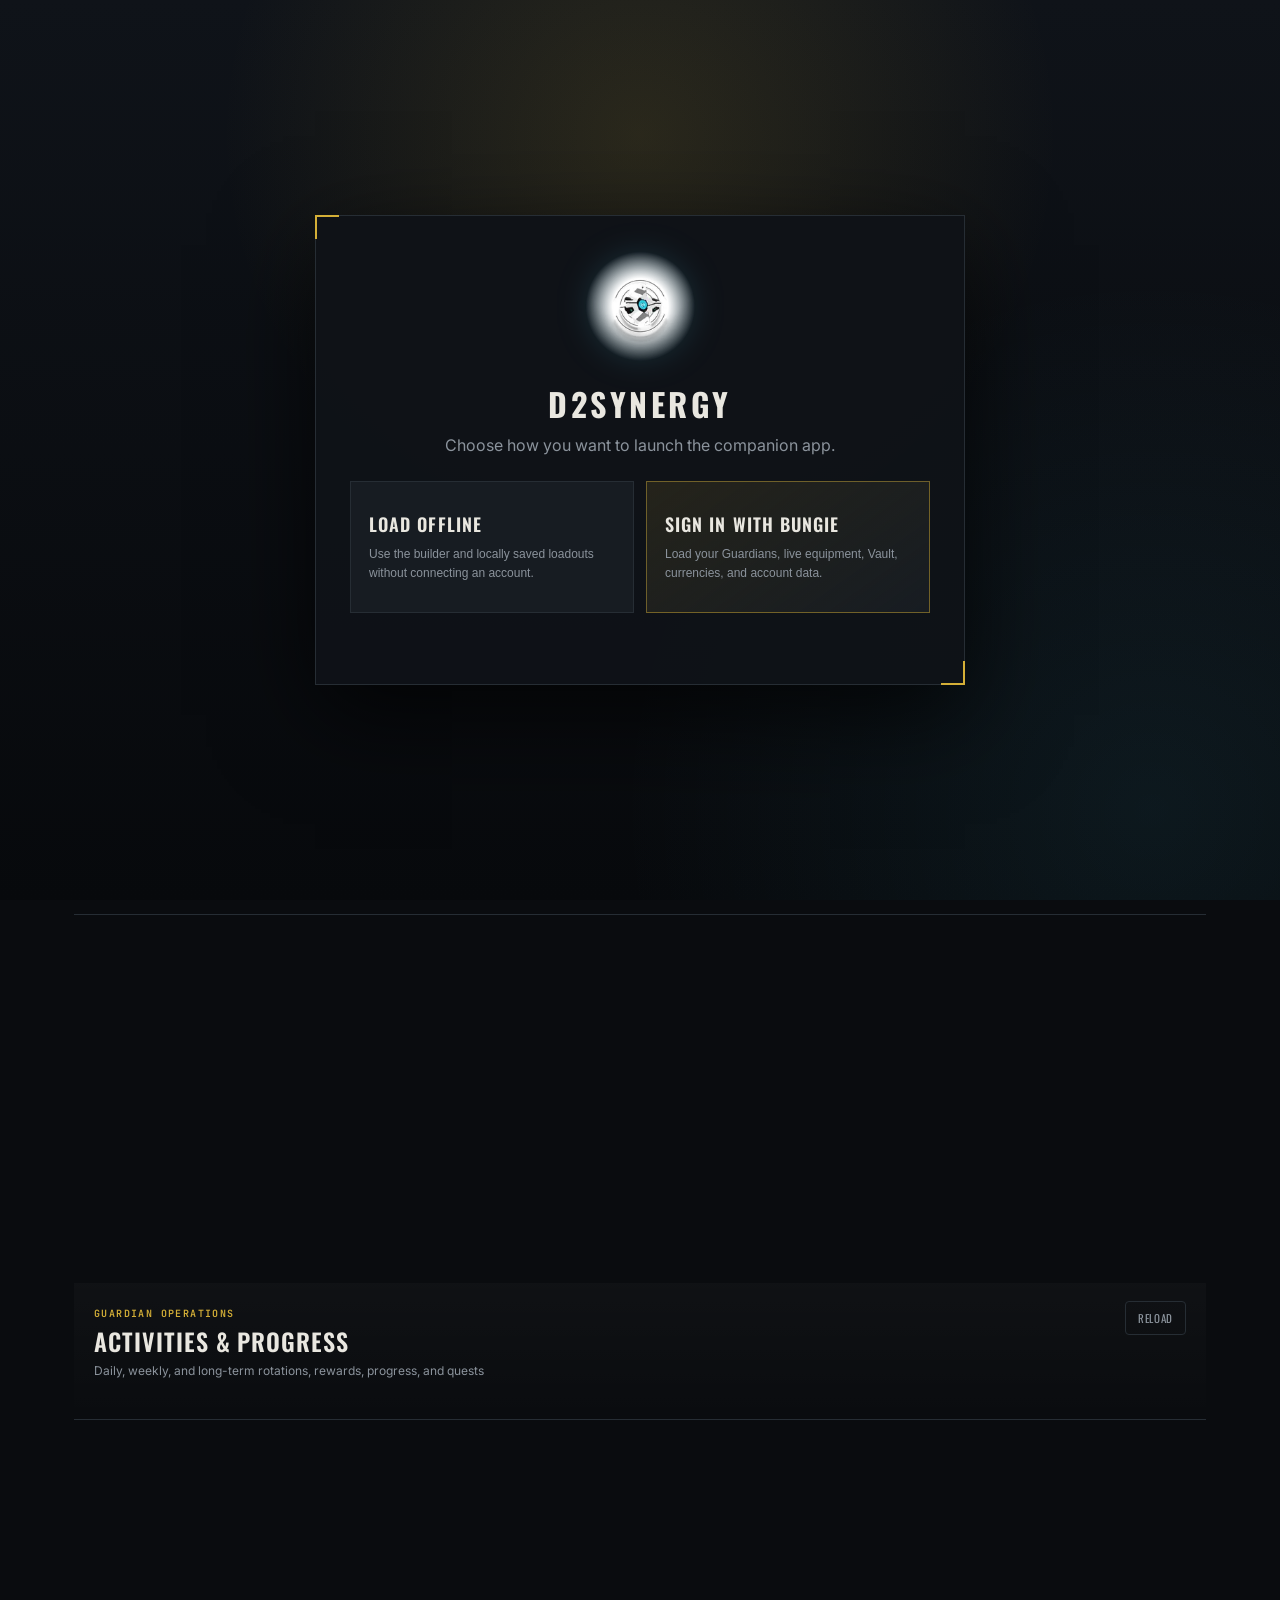
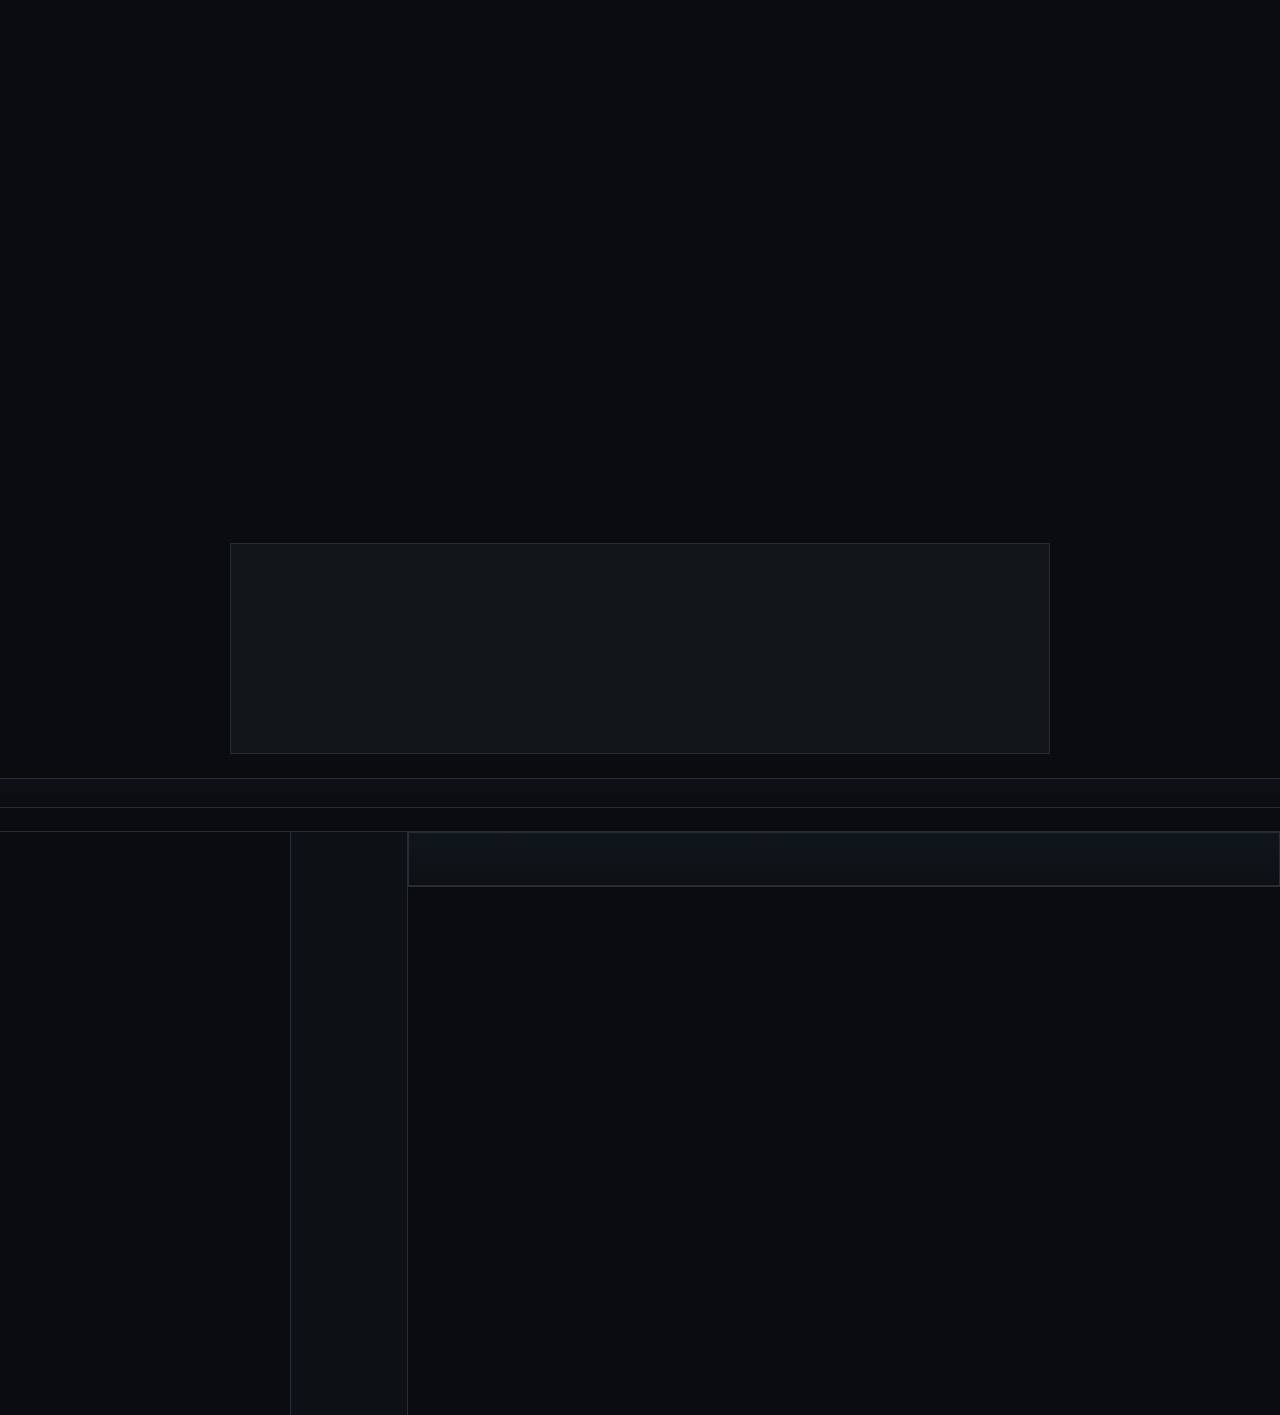
==== index.html @ 1e6c0406 "Add files via upload" ====
<!DOCTYPE html>
<html lang="en">
<head>
<meta charset="UTF-8">
<title>D2Synergy</title>
<meta name="viewport" content="width=device-width, initial-scale=1.0">
<meta name="theme-color" content="#0a0c0f">
<meta name="application-name" content="D2Synergy">
<meta name="apple-mobile-web-app-capable" content="yes">
<meta name="apple-mobile-web-app-status-bar-style" content="black-translucent">
<meta name="apple-mobile-web-app-title" content="D2Synergy">
<link rel="manifest" href="manifest.webmanifest?v=19.0.4">
<link rel="apple-touch-icon" href="icons/apple-touch-icon.png?v=9">
<link rel="icon" type="image/png" sizes="192x192" href="icons/icon-192.png?v=9">
<link rel="preconnect" href="https://fonts.googleapis.com">
<link rel="preconnect" href="https://fonts.gstatic.com" crossorigin>
<link rel="preload" as="style" href="https://fonts.googleapis.com/css2?family=Oswald:wght@400;500;600;700&family=Inter:wght@400;500;600&family=JetBrains+Mono:wght@400;600&display=swap" onload="this.onload=null;this.rel='stylesheet'">
<noscript><link rel="stylesheet" href="https://fonts.googleapis.com/css2?family=Oswald:wght@400;500;600;700&family=Inter:wght@400;500;600&family=JetBrains+Mono:wght@400;600&display=swap"></noscript>

<link rel="stylesheet" href="css/base.css?v=20260716-stable-19-0-4">
<link rel="stylesheet" href="css/inventory.css?v=20260716-stable-19-0-4">
<link rel="stylesheet" href="css/activities-vendors.css?v=20260716-stable-19-0-4">
<link rel="stylesheet" href="css/layout.css?v=20260716-stable-19-0-4">
<link rel="stylesheet" href="css/readout.css?v=20260716-stable-19-0-4">
<link rel="stylesheet" href="css/builder-blueprint.css?v=20260716-stable-19-0-4">
</head>
<body class="startupLocked">
<div class="startupGate" id="startupGate" role="dialog" aria-modal="true" aria-labelledby="startupTitle">
  <div class="startupBackdrop"></div>
  <section class="startupCard">
    <div class="startupMark" aria-hidden="true"><img src="assets/brand/ghost-loader.webp" alt=""></div>
    <h1 id="startupTitle">D2Synergy</h1>
    <p class="startupLead">Choose how you want to launch the companion app.</p>
    <div class="startupActions">
      <button class="startupButton offline" id="startupOfflineBtn">
        <span class="startupButtonTitle">Load Offline</span>
        <span class="startupButtonText">Use the builder and locally saved loadouts without connecting an account.</span>
      </button>
      <button class="startupButton bungie" id="startupBungieBtn">
        <span class="startupButtonTitle">Sign in with Bungie</span>
        <span class="startupButtonText">Load your Guardians, live equipment, Vault, currencies, and account data.</span>
      </button>
    </div>
    <div class="startupStatus" id="startupStatus" aria-live="polite"></div>
    <noscript><p class="startupStatus" style="color:var(--danger)">JavaScript is required to start D2Synergy.</p></noscript>
    <button class="startupInstall" id="startupInstallBtn" hidden>Install D2Synergy</button>
  </section>
</div>

<div class="d2GlobalLoader" id="d2GlobalLoader" hidden role="status" aria-live="polite">
  <div class="d2GlobalLoaderCard">
    <img src="assets/brand/ghost-loader.webp" alt="" class="d2LoaderGhost">
    <strong id="d2GlobalLoaderMessage">Loading…</strong>
    <span id="d2GlobalLoaderDetail"></span>
    <div class="d2LoaderProgress" id="d2GlobalLoaderProgress" role="progressbar" aria-valuemin="0" aria-valuemax="100" aria-valuenow="0" hidden>
      <div class="d2LoaderProgressFill" id="d2GlobalLoaderProgressFill"></div>
    </div>
  </div>
</div>

<header class="top">
  <div>
    <h1>D2Synergy</h1>
    <div class="tag">for build/theory crafting and damage %'s</div>
  </div>
  <div style="display:flex; flex-direction:column; gap:8px; align-items:stretch;">
    <button class="reset" id="syncDrawerBtn" title="Bungie Account Sync">&#9776;</button>
    <button class="reset" id="installAppBtn" hidden>Install App</button>
    <button class="reset" id="resetBtn">Reset Build</button>
    <button class="reset" id="globalSyncBtn" title="Sync everything from your real account at once">Sync My Live Build</button>
  </div>
</header>
<nav class="workspaceNav" id="workspaceNav" aria-label="D2Synergy primary navigation">
  <button data-workspace="builder">Builder</button>
  <button data-workspace="inventory">Vault</button>
  <button data-workspace="artifact">Seasonal Artifact</button>
  <button data-workspace="loadouts">Loadouts</button>
  <button data-workspace="operations">Activities &amp; Progress</button>
  <button data-workspace="collections">Collections</button>
</nav>
<main class="workspaceStage" id="workspaceStage">
  <section class="workspacePanel" id="workspace-inventory" data-workspace-panel="inventory" aria-labelledby="workspace-inventory-title">
    <div class="workspaceEmpty"><img src="assets/brand/ghost-loader.webp" alt=""><div><h2 id="workspace-inventory-title">Vault</h2><p>Opening the full Vault and character inventory view…</p><button class="workspaceOpenButton" data-workspace-action="inventory">Open Vault</button></div></div>
  </section>
  <section class="workspacePanel workspaceToolPanel artifactWorkspace" id="workspace-artifact" data-workspace-panel="artifact" aria-labelledby="workspace-artifact-title">
    <header class="workspacePageHeader">
      <div><span class="workspaceEyebrow">Build Planning</span><h2 id="workspace-artifact-title">Seasonal Artifact</h2><p>Review and plan the active artifact without burying it inside the Builder.</p></div>
    </header>
    <div class="artifactWorkspaceBody" id="artifactWorkspaceBody"></div>
  </section>
  <section class="workspacePanel workspaceToolPanel loadoutsWorkspace" id="workspace-loadouts" data-workspace-panel="loadouts" aria-labelledby="loadoutsTitle">
    <header class="workspacePageHeader loadoutsHead">
      <div><span class="workspaceEyebrow">Build Library</span><h2 id="loadoutsTitle">Saved Loadouts</h2><div class="sub">Available offline and while connected to Bungie</div></div>
    </header>
    <div class="loadoutsToolbar">
      <input id="loadoutNameInput" class="fsSearch" maxlength="80" placeholder="Loadout name">
      <button class="fsReload" id="saveLoadoutBtn">Save Current Build</button>
      <button class="fsReload" id="exportLoadoutsBtn">Export</button>
      <label class="fsReload loadoutImportLabel">Import<input type="file" id="importLoadoutsInput" accept="application/json,.json" hidden></label>
    </div>
    <div class="loadoutsBody" id="loadoutsBody"></div>
  </section>
  <section class="workspacePanel workspaceToolPanel activitiesWorkspace" id="workspace-operations" data-workspace-panel="operations" aria-labelledby="workspace-operations-title">
    <header class="workspacePageHeader activitiesWorkspaceHead">
      <div>
        <span class="workspaceEyebrow">Guardian Operations</span><h2 id="workspace-operations-title">Activities &amp; Progress</h2>
        <div class="sub" id="activitiesReset">Daily, weekly, and long-term rotations, rewards, progress, and quests</div>
        <div class="workspaceLocalStatus" id="activitiesSyncStatus" data-status-scope="activities" role="status" aria-live="polite"></div>
      </div>
      <button class="fsReload" id="activitiesReloadBtn" data-testid="activities-reload-btn">Reload</button>
    </header>
    <div class="fsBody fsBodyCol embeddedWorkspaceBody" id="activitiesBody" data-testid="activities-body"></div>
  </section>
  <section class="workspacePanel workspaceToolPanel" id="workspace-collections" data-workspace-panel="collections" aria-labelledby="workspace-collections-title">
    <div class="workspaceEmpty"><img src="assets/brand/ghost-loader.webp" alt=""><div><h2 id="workspace-collections-title">Collections</h2><p>Browse weapons, Exotics, armor, and customization with owned and unowned states.</p></div></div>
  </section>
</main>


<div class="settingsOverlay" id="settingsOverlay" hidden>
  <section class="settingsDialog" role="dialog" aria-modal="true" aria-labelledby="settingsTitle">
    <header><div><span class="workspaceEyebrow">Application</span><h2 id="settingsTitle">Settings</h2></div><button type="button" class="drawerClose" id="settingsCloseBtn" aria-label="Close settings">&times;</button></header>
    <div class="settingsGrid">
      <label><span>Motion</span><select id="settingMotion"><option value="system">Use device setting</option><option value="reduced">Reduce motion</option><option value="full">Full motion</option></select></label>
      <label><span>Interface density</span><select id="settingDensity"><option value="comfortable">Comfortable</option><option value="compact">Compact</option></select></label>
      <label><span>Text size</span><select id="settingText"><option value="100">Default</option><option value="110">Large</option><option value="120">Extra large</option></select></label>
    </div>
    <section class="settingsAccountSection" aria-labelledby="settingsAccountTitle">
      <span class="workspaceEyebrow">Account</span><h3 id="settingsAccountTitle">Bungie Account</h3>
      <div class="settingsAccountStatus" id="settingsAccountStatus">Offline</div>
      <div class="settingsActions settingsAccountActions">
        <button type="button" class="reset" id="settingsSignInBtn">Sign in</button>
        <button type="button" class="reset" id="settingsSignOutBtn">Sign out</button>
        <button type="button" class="reset" id="settingsGoOfflineBtn">Go Offline</button>
      </div>
    </section>
    <div class="settingsActions"><button type="button" class="reset" id="settingsClearCache">Refresh cached app files</button></div>
    <p class="workspaceMuted">Live, cached, planned, and unverified information are labeled separately throughout D2Synergy.</p>
  </section>
</div>

<div class="equipmentEditorOverlay" id="equipmentEditorOverlay" hidden aria-hidden="true">
  <section class="equipmentEditorSheet" role="dialog" aria-modal="true" aria-labelledby="equipmentEditorTitle">
    <header class="equipmentEditorHead">
      <div><span class="workspaceEyebrow" id="equipmentEditorEyebrow">Equipment</span><h2 id="equipmentEditorTitle">Advanced Details</h2><div class="sub" id="equipmentEditorSubtitle">Perks, stats, mods, and planning controls</div></div>
      <button type="button" class="drawerClose" id="equipmentEditorCloseBtn" aria-label="Close advanced equipment details">&times;</button>
    </header>
    <div class="equipmentEditorBody" id="equipmentEditorBody"></div>
  </section>
</div>
<div id="advancedPanelStaging" hidden></div>

<div class="drawerOverlay" id="drawerOverlay"></div>
<div class="drawer" id="syncDrawer">
  <div class="drawerScrollBody">
    <div class="drawerHead" style="justify-content:flex-end;">
      <button class="drawerClose" id="drawerCloseBtn">&times;</button>
    </div>
    <div id="syncCol"></div>
  </div>
  <div class="drawerFooter" id="syncDrawerFooter"></div>
</div>

<!-- Phase 2: Full-Screen Vault View overlay (populated by JS) -->
<div class="fsOverlay" id="vaultFsOverlay" data-testid="vault-fullscreen-overlay">
  <div class="fsHead">
    <div>
      <h2>Vault &amp; Characters</h2>
      <div class="sub">Full-screen inventory</div>
    </div>
    <input class="fsSearch" id="fsSearchInput" type="text" placeholder="Search items..." data-testid="vault-search-input" />
    <div class="fsChips" id="fsElemChips" data-testid="vault-element-filters"></div>
    <div class="fsChips" id="fsTypeChips" data-testid="vault-type-filters"></div>
    <button class="fsReload" id="fsReloadBtn" data-testid="vault-reload-btn">Reload</button>
    <button class="fsClose" id="fsCloseBtn" title="Close" data-testid="vault-close-btn">&times;</button>
  </div>
  <div class="fsBody" id="fsBody" data-testid="vault-body"></div>
</div>

<!-- Phase 3: Vendor Inventories window -->
<div class="fsOverlay" id="vendorsOverlay" data-testid="vendors-overlay">
  <div class="fsHead">
    <div>
      <h2>Vendor Inventories</h2>
      <div class="sub" id="vendorsReset">Live vendor sales</div>
      <div class="workspaceLocalStatus" id="vendorsSyncStatus" data-status-scope="vendors" role="status" aria-live="polite"></div>
    </div>
    <input class="fsSearch" id="vendorsSearch" type="text" placeholder="Search items..." data-testid="vendors-search-input" />
    <button class="fsReload" id="vendorsReloadBtn" data-testid="vendors-reload-btn">Reload</button>
    <button class="fsClose" id="vendorsCloseBtn" title="Close" data-testid="vendors-close-btn">&times;</button>
  </div>
  <div class="fsBody fsBodyCol" id="vendorsBody" data-testid="vendors-body"></div>
</div>

<!-- Phase 3: DIM-style item detail modal (populated by JS) -->
<div class="idOverlay" id="itemDetailOverlay" data-testid="item-detail-overlay">
  <div class="idCard" id="itemDetailCard"></div>
</div>

<section class="workspacePanel workspaceBuilderPanel" id="workspace-builder" data-workspace-panel="builder" aria-label="Builder workspace">
<div class="charBar" id="charBar" data-testid="character-bar"></div>
<div class="workspaceLocalStatus" id="builderSyncStatus" data-status-scope="builder" role="status" aria-live="polite"></div>
<div class="builderWorkspaceShell" id="builderWorkspaceShell">
  <div class="builderDesktopShell" id="builderDesktopShell" aria-label="Desktop builder layout">
    <aside class="builderDesktopReadout" id="builderDesktopReadoutSlot"></aside>
    <aside class="builderDesktopStats" id="builderDesktopStatsSlot"></aside>
    <header class="builderToolbar" id="builderDesktopToolbar"></header>
    <main class="builderDesktopEditor builderBlueprintEditor" id="builderDesktopEditorSlot"></main>
  </div>
  <div class="builderMobileShell" id="builderMobileShell" aria-label="Mobile builder layout">
    <div class="builderMobileSummary">
      <aside class="builderMobileReadout" id="builderMobileReadoutSlot"></aside>
      <aside class="builderMobileStats" id="builderMobileStatsSlot"></aside>
    </div>
    <main class="builderMobileEditor builderBlueprintEditor" id="builderMobileEditorSlot">
      <header class="builderToolbar" id="builderMobileToolbar"></header>
    </main>
  </div>
</div>

<!-- Shared live builder nodes are mounted into exactly one responsive shell at a time. -->
<div id="builderSharedNodes" hidden>
  <div class="accordionHead" id="readoutToggle">
    <h2>Build Synergy Readout</h2>
    <span class="hint" id="readoutHint"></span>
    <span class="chev open" id="readoutChev">&#9656;</span>
  </div>
  <div class="col readout" id="readoutCol"></div>
  <div class="accordionHead" id="statsToggle">
    <h2>Character Stats</h2>
    <span class="hint" id="statsHint"></span>
    <span class="chev open" id="statsChev">&#9656;</span>
  </div>
  <div class="col readout" id="statsCol"></div>
  <div class="col builder" id="builderCol"></div>
</div>
</section>

<script src="js/ui/loader.js?v=20260716-stable-19-0-4"></script>
<script src="js/core/bootstrap.js?v=20260716-stable-19-0-4"></script>
<script src="js/pwa/startup.js?v=20260716-stable-19-0-4"></script>

</body>
</html>
---- css/base.css ----
/* Theme variables, reset, typography, header, and base layout
   Extracted from the original stylesheet. */
:root{
    --bg:#0a0c0f; --panel:#12161b; --panel2:#171c22; --line:#262d34; --line-soft:#1c2228;
    --text:#e9e7e0; --muted:#8b939c; --muted2:#5c646c; --gold:#d4af37;
    --solar:#ff8c42; --arc:#52d9ff; --void:#b98bff; --stasis:#6fd8ea; --strand:#3ddc84; --kinetic:#c9cdd2;
    --danger:#ff5a5f; --good:#3ddc84;
  }
  *{box-sizing:border-box;}
  body{
    margin:0;color:var(--text);font-family:'Inter',system-ui,sans-serif;min-height:100vh;
    background:
      radial-gradient(ellipse 1200px 800px at 50% -10%, rgba(212,175,55,0.06), transparent 60%),
      radial-gradient(ellipse 900px 600px at 100% 100%, rgba(82,217,255,0.03), transparent 55%),
      var(--bg);
    background-attachment:fixed;
  }
  h1,h2,h3,.disp{font-family:'Oswald',sans-serif;text-transform:uppercase;letter-spacing:0.04em;}
  .mono{font-family:'JetBrains Mono',monospace;}
  header.top{
    padding:18px 28px; border-bottom:1px solid var(--line);
    display:flex; align-items:center; justify-content:space-between; gap:16px;
    background:linear-gradient(180deg,#101318,#0a0c0f);
    position:sticky; top:0; z-index:60;
  }
  .accordionHead{position:relative;}
  .panelClear{
    background:none;border:1px solid var(--line-soft);color:var(--muted2);
    padding:3px 9px;border-radius:999px;font-family:'Oswald';text-transform:uppercase;
    font-size:10px;letter-spacing:.08em;cursor:pointer;margin-left:auto;margin-right:10px;
    transition:border-color .15s,color .15s;
  }
  .panelClear:hover{border-color:var(--danger);color:var(--danger);}
  header.top h1{font-size:20px;margin:0;font-weight:700;letter-spacing:0.08em;color:var(--text);}
  header.top .tag{color:var(--muted);font-size:12px;letter-spacing:0.12em;margin-top:2px;font-family:'Inter';text-transform:none;}
  header.top .reset{
    background:none;border:1px solid var(--line);color:var(--muted);padding:8px 14px;border-radius:2px;
    font-family:'Oswald'; text-transform:uppercase; font-size:12px; letter-spacing:0.08em; cursor:pointer;
  }
  header.top .reset:hover{border-color:var(--gold);color:var(--gold);}

  .layout{display:flex;flex-direction:column;gap:1px;background:var(--line);}
  .col{background:var(--bg);padding:20px;min-width:0;}

  .statsplit{display:flex; gap:0; align-items:flex-start;}
  .statsplit > div{flex:1; min-width:0;}

/* Official Bungie public-manifest icons */
.bungiePublicIcon{
  --bungie-icon-size:36px;
  width:var(--bungie-icon-size);
  height:var(--bungie-icon-size);
  flex:0 0 var(--bungie-icon-size);
  object-fit:cover;
  display:block;
  border:1px solid var(--line);
  border-radius:5px;
  background:linear-gradient(135deg,var(--panel2),var(--line-soft));
  box-shadow:0 2px 8px rgba(0,0,0,.28);
  opacity:.22;
  transition:opacity .16s ease, border-color .16s ease, transform .16s ease;
}
.bungiePublicIcon.loaded{opacity:1;}
.chip:hover .bungiePublicIcon,
.liveManifestIconCard:hover .bungiePublicIcon{border-color:var(--gold);transform:translateY(-1px);}
.chip > .bungiePublicIcon{
  float:left;
  margin:0 9px 4px 0;
}
.chip.hasBungiePublicIcon::after{content:"";display:block;clear:both;}
.empty-note.hasBungiePublicIcon,
.liveManifestStandaloneCard.hasBungiePublicIcon{
  display:flex;
  align-items:flex-start;
  gap:10px;
}
.empty-note.hasBungiePublicIcon > .bungiePublicIcon,
.liveManifestStandaloneCard.hasBungiePublicIcon > .bungiePublicIcon{margin:0;}
.selectIconSlot{
  width:42px;
  min-width:42px;
  min-height:38px;
  display:flex;
  align-items:center;
  justify-content:center;
}
.selectIconSlot .bungiePublicIcon{margin:0;}
.liveManifestSummary{
  margin:10px 0 12px;
  padding:10px;
  border:1px solid var(--line);
  border-left:3px solid var(--gold);
  background:linear-gradient(180deg,rgba(212,175,55,.055),rgba(18,22,27,.55));
}
.liveManifestSummaryTitle{
  margin-bottom:8px;
  color:var(--gold);
  font-family:'Oswald',sans-serif;
  text-transform:uppercase;
  letter-spacing:.075em;
  font-size:11px;
}
.liveManifestIconGrid{
  display:grid;
  grid-template-columns:repeat(auto-fill,minmax(175px,1fr));
  gap:7px;
}
.liveManifestIconCard,
.liveManifestStandaloneCard{
  min-width:0;
  display:flex;
  align-items:center;
  gap:9px;
  padding:7px 9px;
  border:1px solid var(--line-soft);
  border-radius:5px;
  background:var(--panel2);
}
.liveManifestStandaloneCard{margin:8px 0;}
.liveManifestIconText{min-width:0;display:flex;flex-direction:column;line-height:1.2;}
.liveManifestIconLabel{
  color:var(--muted2);
  font-size:9px;
  text-transform:uppercase;
  letter-spacing:.09em;
}
.liveManifestIconName{
  color:var(--text);
  font-size:11px;
  white-space:nowrap;
  overflow:hidden;
  text-overflow:ellipsis;
}
@media (max-width:620px){
  .liveManifestIconGrid{grid-template-columns:repeat(auto-fill,minmax(145px,1fr));}
  .bungiePublicIcon{--bungie-icon-size:34px;}
}


/* PWA startup gate */
body.startupLocked{overflow:hidden;}
.startupGate{position:fixed;inset:0;z-index:10000;display:grid;place-items:center;padding:20px;background:#07090c;color:var(--text);transition:opacity .24s ease,visibility .24s ease;}
.startupGate.closed{opacity:0;visibility:hidden;pointer-events:none;}
.startupBackdrop{position:absolute;inset:0;pointer-events:none;background:radial-gradient(circle at 50% 15%,rgba(212,175,55,.14),transparent 42%),radial-gradient(circle at 90% 90%,rgba(82,217,255,.07),transparent 38%),linear-gradient(180deg,#0f1319,#07090c);}
.startupCard{position:relative;z-index:1;width:min(650px,100%);padding:34px;border:1px solid var(--line);background:rgba(15,18,23,.96);box-shadow:0 30px 90px rgba(0,0,0,.72);}
.startupCard::before,.startupCard::after{content:"";position:absolute;width:22px;height:22px;border-color:var(--gold);}
.startupCard::before{left:-1px;top:-1px;border-left:2px solid var(--gold);border-top:2px solid var(--gold);}.startupCard::after{right:-1px;bottom:-1px;border-right:2px solid var(--gold);border-bottom:2px solid var(--gold);}
.startupMark{display:grid;place-items:center;width:72px;height:72px;margin:0 auto 18px;border:2px solid var(--gold);clip-path:polygon(50% 0,100% 50%,50% 100%,0 50%);font:700 19px 'Oswald';letter-spacing:.06em;color:var(--gold);background:rgba(212,175,55,.08);}
.startupCard h1{text-align:center;margin:0;font-size:32px;letter-spacing:.11em;}.startupLead{text-align:center;color:var(--muted);margin:8px 0 26px;}
.startupActions{display:grid;grid-template-columns:1fr 1fr;gap:12px;}.startupButton{min-height:132px;padding:18px;text-align:left;border:1px solid var(--line);background:var(--panel2);color:var(--text);cursor:pointer;transition:.15s;}.startupButton:hover{transform:translateY(-2px);border-color:var(--gold);}.startupButton.bungie{border-color:rgba(212,175,55,.45);background:linear-gradient(145deg,rgba(212,175,55,.11),var(--panel2));}.startupButtonTitle{display:block;font:600 18px 'Oswald';text-transform:uppercase;letter-spacing:.06em;margin-bottom:8px;}.startupButtonText{display:block;color:var(--muted);font-size:12px;line-height:1.55;}.startupStatus{min-height:22px;margin-top:15px;text-align:center;color:var(--muted);font-size:12px;}.startupInstall{display:block;margin:8px auto 0;border:0;background:none;color:var(--gold);font:500 12px 'Oswald';text-transform:uppercase;letter-spacing:.08em;cursor:pointer;}
@media(max-width:620px){.startupCard{padding:25px 18px}.startupActions{grid-template-columns:1fr}.startupButton{min-height:110px}.startupMark{width:58px;height:58px}.startupCard h1{font-size:26px}}

/* D2Synergy Ghost loading identity + workspace shell */
.startupMark{clip-path:none;border:0;background:transparent;width:112px;height:112px;}
.startupMark img{width:100%;height:100%;object-fit:contain;animation:d2GhostFloat 2.7s ease-in-out infinite;filter:drop-shadow(0 0 18px rgba(82,217,255,.28));}
@keyframes d2GhostFloat{0%,100%{transform:translateY(0) rotate(-2deg)}50%{transform:translateY(-6px) rotate(2deg)}}
@media(prefers-reduced-motion:reduce){.startupMark img,.d2LoaderGhost{animation:none!important}}
.d2GlobalLoader{position:fixed;inset:0;z-index:12000;display:grid;place-items:center;background:rgba(4,6,9,.78);backdrop-filter:blur(8px);opacity:0;pointer-events:none;transition:opacity .18s ease;}
.d2GlobalLoader[hidden]{display:none!important;}
.d2GlobalLoader.open{pointer-events:auto;}
.d2GlobalLoader.open{opacity:1}.d2GlobalLoaderCard{display:flex;flex-direction:column;align-items:center;min-width:min(360px,88vw);padding:24px;border:1px solid var(--line);background:rgba(14,17,22,.96);box-shadow:0 24px 70px rgba(0,0,0,.65)}
.d2LoaderGhost{width:104px;height:104px;object-fit:contain;animation:d2GhostFloat 2.2s ease-in-out infinite}.d2GlobalLoaderCard strong{font:600 16px 'Oswald';text-transform:uppercase;letter-spacing:.08em}.d2GlobalLoaderCard span{margin-top:6px;color:var(--muted);font-size:11px;text-align:center}
.d2InlineLoader{display:flex;align-items:center;justify-content:center;gap:10px;padding:18px;color:var(--muted)}.d2InlineLoader img{width:42px;height:42px;object-fit:contain;animation:d2GhostFloat 2s ease-in-out infinite}
.workspaceNav{position:sticky;top:73px;z-index:57;display:flex;gap:1px;overflow-x:auto;background:var(--line);border-bottom:1px solid var(--line);scrollbar-width:none}.workspaceNav::-webkit-scrollbar{display:none}.workspaceNav button{flex:0 0 auto;min-height:42px;padding:0 15px;border:0;background:#0f1318;color:var(--muted);font:500 11px 'Oswald';letter-spacing:.08em;text-transform:uppercase;cursor:pointer}.workspaceNav button:hover{color:var(--text);background:var(--panel2)}.workspaceNav button.active{color:var(--gold);box-shadow:inset 0 -2px var(--gold);background:#171b20}
.workspacePlaceholder{padding:18px;background:var(--bg);border-bottom:1px solid var(--line)}.workspaceEmpty{display:flex;align-items:center;gap:18px;max-width:820px;margin:auto;padding:24px;border:1px solid var(--line);background:var(--panel)}.workspaceEmpty img{width:76px;height:76px;object-fit:contain}.workspaceEmpty h2{margin:0 0 5px}.workspaceEmpty p{margin:0;color:var(--muted);line-height:1.5}.workspaceEmpty small{display:block;margin-top:8px;color:var(--muted2)}
@media(max-width:620px){.workspaceNav{top:73px}.workspaceNav button{padding:0 12px}.workspaceEmpty{align-items:flex-start}.workspaceEmpty img{width:58px;height:58px}}

/* Performance foundation v9 */
.startupButton:disabled{opacity:.58;cursor:wait;transform:none!important;}
.d2LoaderProgress{width:min(280px,70vw);height:6px;margin-top:15px;overflow:hidden;border:1px solid var(--line);background:#090c10;}
.d2LoaderProgressFill{width:0;height:100%;background:linear-gradient(90deg,var(--arc),var(--gold));box-shadow:0 0 12px rgba(82,217,255,.35);transition:width .16s ease;}
/* Skip layout/paint work for builder panels well below the viewport. */
@supports (content-visibility:auto){
  .builder>.accordionHead,.builder>.panel,.readout>.panel,.fsBucket,.workspaceEmpty{content-visibility:auto;contain-intrinsic-size:auto 180px;}
}
.fsItem{contain:layout paint style;}
.fsItem img{content-visibility:auto;}

/* v12 real workspace switching */
.workspaceStage{background:var(--bg);border-bottom:1px solid var(--line);}
.workspacePanel[hidden]{display:none!important;}
.workspacePanel{min-height:180px;}
.workspacePanel.active{animation:workspaceIn .16s ease-out;}
.workspaceBuilderPanel{background:var(--bg);}
.workspaceHero{display:flex;align-items:center;justify-content:space-between;gap:24px;max-width:1180px;margin:0 auto;padding:28px 24px 18px;}
.workspaceHero h2{margin:2px 0 5px;font-family:'Oswald';font-size:30px;letter-spacing:.04em;text-transform:uppercase;}
.workspaceHero p{max-width:720px;margin:0;color:var(--muted);line-height:1.55;}
.workspaceEyebrow{color:var(--gold);font:600 10px 'JetBrains Mono';letter-spacing:.14em;text-transform:uppercase;}
.workspaceGhost{width:86px;height:86px;object-fit:contain;filter:drop-shadow(0 0 16px rgba(117,207,255,.24));}
.workspaceActionGrid{display:grid;grid-template-columns:repeat(3,minmax(0,1fr));gap:12px;max-width:1180px;margin:0 auto;padding:0 24px 30px;}
.workspaceAction{appearance:none;min-height:112px;padding:16px;border:1px solid var(--line);border-radius:7px;background:linear-gradient(145deg,var(--panel2),var(--panel));color:inherit;text-align:left;cursor:pointer;transition:transform .14s ease,border-color .14s ease,background .14s ease;}
.workspaceAction:hover,.workspaceAction:focus-visible{transform:translateY(-2px);border-color:var(--gold);background:linear-gradient(145deg,rgba(212,175,55,.09),var(--panel));outline:none;}
.workspaceAction strong{display:block;margin-bottom:6px;color:var(--text);font:600 15px 'Oswald';letter-spacing:.055em;text-transform:uppercase;}
.workspaceAction span{display:block;color:var(--muted);font-size:12px;line-height:1.5;}
.workspaceOpenButton{margin-top:14px;padding:9px 14px;border:1px solid var(--gold);border-radius:4px;background:rgba(212,175,55,.08);color:var(--gold);font:600 11px 'Oswald';letter-spacing:.06em;text-transform:uppercase;cursor:pointer;}
.workspaceOpenButton:hover{background:rgba(212,175,55,.16);}
@keyframes workspaceIn{from{opacity:.35;transform:translateY(3px)}to{opacity:1;transform:none}}
@media(max-width:900px){.workspaceActionGrid{grid-template-columns:repeat(2,minmax(0,1fr));}}
@media(max-width:620px){.workspaceHero{padding:20px 14px 14px}.workspaceGhost{width:64px;height:64px}.workspaceActionGrid{grid-template-columns:1fr;padding:0 14px 22px}.workspaceAction{min-height:94px}.workspacePanel .workspaceEmpty{margin:14px;}}
@media(prefers-reduced-motion:reduce){.workspacePanel.active{animation:none}.workspaceAction{transition:none}}


/* v14 performance consolidation and functional workspace panels */
.d2GlobalLoader.nonBlocking{inset:auto 18px 18px auto;width:min(390px,calc(100vw - 36px));height:auto;background:transparent;backdrop-filter:none;place-items:stretch;pointer-events:none!important}
.d2GlobalLoader.nonBlocking .d2GlobalLoaderCard{min-width:0;display:grid;grid-template-columns:54px 1fr;column-gap:12px;align-items:center;padding:13px 15px;background:rgba(14,17,22,.97)}
.d2GlobalLoader.nonBlocking .d2LoaderGhost{grid-row:1/4;width:52px;height:52px}.d2GlobalLoader.nonBlocking strong,.d2GlobalLoader.nonBlocking span{text-align:left}.d2GlobalLoader.nonBlocking .d2LoaderProgress{grid-column:2;width:100%;margin-top:8px}
.workspaceToolPanel{max-width:1180px;margin:0 auto;padding:24px}.workspaceToolHead{display:flex;align-items:flex-end;justify-content:space-between;gap:20px;margin-bottom:18px}.workspaceToolHead h2{margin:2px 0 5px;font:600 30px 'Oswald';text-transform:uppercase}.workspaceToolHead p{margin:0;color:var(--muted)}
.workspaceMetricGrid{display:grid;grid-template-columns:repeat(3,minmax(0,1fr));gap:12px;margin-bottom:12px}.workspaceMetricGrid article,.workspaceToolCard{border:1px solid var(--line);background:var(--panel);padding:16px}.workspaceMetricGrid strong{display:block;color:var(--gold);font:600 25px 'Oswald';white-space:nowrap;overflow:hidden;text-overflow:ellipsis}.workspaceMetricGrid span,.workspaceMuted{color:var(--muted);font-size:12px}.workspaceToolCard{margin-bottom:12px}.workspaceToolCard h3{margin:0 0 12px;font:600 16px 'Oswald';text-transform:uppercase}.workspaceChecklist{display:grid;grid-template-columns:repeat(2,minmax(0,1fr));gap:10px}.workspaceChecklist label{padding:11px;border:1px solid var(--line);background:var(--panel2);color:var(--muted)}
.workspaceToolSearch,.workspaceToolCard textarea{width:100%;box-sizing:border-box;border:1px solid var(--line);background:#090c10;color:var(--text);padding:11px}.workspaceToolCard textarea{min-height:140px;resize:vertical}.workspaceLocalResults{display:grid;grid-template-columns:repeat(auto-fill,minmax(190px,1fr));gap:7px;margin-top:10px}.workspaceLocalResults button{display:flex;flex-direction:column;gap:3px;padding:10px;border:1px solid var(--line);background:var(--panel2);color:var(--text);text-align:left}.workspaceLocalResults button span{color:var(--muted2);font-size:9px;text-transform:uppercase}.workspaceFashionGrid{display:grid;grid-template-columns:repeat(auto-fill,minmax(180px,1fr));gap:9px}.workspaceFashionGrid article{padding:12px;border:1px solid var(--line);background:var(--panel2)}.workspaceFashionGrid strong,.workspaceFashionGrid span{display:block}.workspaceFashionGrid span{margin-top:4px;color:var(--muted);font-size:11px}
@media(max-width:700px){.workspaceToolPanel{padding:15px}.workspaceMetricGrid{grid-template-columns:1fr}.workspaceChecklist{grid-template-columns:1fr}.d2GlobalLoader.nonBlocking{left:12px;right:12px;bottom:12px;width:auto}}


/* v18 consolidation */
.settingsOverlay{position:fixed;inset:0;z-index:1200;background:rgba(0,0,0,.72);display:grid;place-items:center;opacity:0;transition:opacity .16s ease;padding:18px}.settingsOverlay.open{opacity:1}.settingsDialog{width:min(620px,100%);background:var(--panel);border:1px solid var(--line);box-shadow:0 24px 80px rgba(0,0,0,.5);padding:18px}.settingsDialog header{display:flex;justify-content:space-between;align-items:flex-start}.settingsGrid{display:grid;grid-template-columns:repeat(auto-fit,minmax(180px,1fr));gap:12px;margin:18px 0}.settingsGrid label{display:grid;gap:6px}.settingsActions{display:flex;gap:8px}.collectionToolbar{display:flex;gap:12px;align-items:center;justify-content:space-between;flex-wrap:wrap}.collectionTabs,.collectionSubfilters{display:flex;gap:8px;overflow:auto}.collectionTabs button,.collectionSubfilters button{background:var(--panel2);border:1px solid var(--line);color:var(--text);padding:9px 12px}.collectionTabs button.active,.collectionSubfilters button.active{border-color:var(--gold);color:var(--gold)}.collectionCount{color:var(--muted);margin:12px 0}.collectionGrid{display:grid;grid-template-columns:repeat(auto-fill,minmax(140px,1fr));gap:10px;content-visibility:auto}.collectionCard{min-height:190px;background:var(--panel2);border:1px solid var(--line);color:var(--text);text-align:left;padding:8px;display:grid;gap:7px;align-content:start}.collectionCard.unowned{opacity:.48;filter:saturate(.35)}.collectionCard.owned{border-color:rgba(216,181,94,.6)}.collectionImage{aspect-ratio:1;background:#090b0e;display:grid;place-items:center;overflow:hidden}.collectionImage img{width:100%;height:100%;object-fit:cover}.armorSetInline{display:grid;gap:6px}.synergyCoach{margin-top:12px}.coachFinding{padding:9px 10px;border-left:3px solid var(--line);background:var(--panel2);margin:6px 0}.coachFinding.warn{border-color:var(--danger)}.coachFinding.good{border-color:var(--good)}.coachFinding.info{border-color:var(--gold)}html[data-density="compact"] .panel,html[data-density="compact"] .equipmentSlotCard{padding:8px}html[data-motion="reduced"] *,html[data-motion="reduced"] *::before,html[data-motion="reduced"] *::after{animation-duration:.001ms!important;transition-duration:.001ms!important}


/* v18.2: compact, workspace-local freshness indicators */
.workspaceLocalStatus{display:flex;align-items:center;gap:.32rem;min-height:1.15rem;margin-top:.28rem;font-size:.72rem;line-height:1.2;color:var(--muted);white-space:normal}
.workspaceLocalStatus strong{font-size:.7rem;letter-spacing:.04em;text-transform:uppercase;color:inherit}
.workspaceLocalStatus time{opacity:.78}.workspaceStatusDot{width:.48rem;height:.48rem;border-radius:50%;background:currentColor;box-shadow:0 0 .55rem currentColor;flex:0 0 auto}
.workspaceLocalStatus.is-live,.workspaceLocalStatus.is-ready{color:#6ee7a8}.workspaceLocalStatus.is-refreshing{color:#72c7ff}.workspaceLocalStatus.is-cached{color:#e6c66b}.workspaceLocalStatus.is-offline{color:#a9b3c7}.workspaceLocalStatus.is-error{color:#ff7b83}
.workspaceLocalStatus.is-refreshing .workspaceStatusDot{animation:d2StatusPulse 1.15s ease-in-out infinite}@keyframes d2StatusPulse{50%{opacity:.35;transform:scale(.72)}}
@media (prefers-reduced-motion:reduce){.workspaceLocalStatus.is-refreshing .workspaceStatusDot{animation:none}}


/* v18.2.1 interaction safety: hidden or inactive overlays never intercept input. */
[hidden]{display:none!important}
.startupGate.closed,.startupGate[hidden]{pointer-events:none!important}
.d2GlobalLoader:not(.open),.d2GlobalLoader[hidden]{pointer-events:none!important}
.settingsOverlay:not(.open),.settingsOverlay[hidden]{pointer-events:none!important}
.workspaceLocalStatus{pointer-events:none}
---- css/inventory.css ----
/* Character bar, vault, inventory tiles, transfer menu, toast, and item detail
   Extracted from the original stylesheet. */
  /* ===== Phase 2: Full-Screen Vault View (DIM / Ishtar style) ===== */
  .fsOverlay{position:fixed;inset:0;z-index:2000;background:var(--bg);display:none;flex-direction:column;}
  .fsOverlay.open{display:flex;}
  .fsHead{display:flex;align-items:center;gap:14px;flex-wrap:wrap;padding:14px 20px;border-bottom:1px solid var(--line);background:linear-gradient(180deg,#101318,#0a0c0f);}
  .fsHead h2{font-size:18px;margin:0;color:var(--text);}
  .fsHead .sub{color:var(--muted);font-size:11px;letter-spacing:.12em;}
  .fsSearch{flex:1;min-width:160px;max-width:360px;padding:9px 12px;background:var(--panel2);border:1px solid var(--line);border-radius:4px;color:var(--text);font-family:'Inter';font-size:13px;}
  .fsSearch:focus{outline:none;border-color:var(--gold);}
  .fsChips{display:flex;gap:6px;flex-wrap:wrap;}
  .fsChip{padding:6px 11px;border:1px solid var(--line);border-radius:999px;background:var(--panel);color:var(--muted);font-size:11px;letter-spacing:.06em;cursor:pointer;font-family:'Oswald';text-transform:uppercase;transition:border-color .15s,color .15s,background-color .15s;}
  .fsChip:hover{border-color:var(--muted);color:var(--text);}
  .fsChip.active{border-color:var(--gold);color:var(--gold);background:rgba(212,175,55,.08);}
  .fsClose{margin-left:auto;background:none;border:1px solid var(--line);color:var(--muted);width:38px;height:38px;border-radius:4px;font-size:20px;cursor:pointer;line-height:1;}
  .fsClose:hover{border-color:var(--danger);color:var(--danger);}
  .fsReload{background:none;border:1px solid var(--line);color:var(--muted);padding:8px 12px;border-radius:4px;font-family:'Oswald';text-transform:uppercase;font-size:11px;letter-spacing:.06em;cursor:pointer;}
  .fsReload:hover{border-color:var(--gold);color:var(--gold);}
  .fsBody{flex:1;display:flex;gap:1px;overflow:auto;background:var(--line);padding:1px;}
  .fsStores{flex:1;display:flex;gap:1px;overflow:auto;background:var(--line);min-height:0;}
  .fsCurrencies{display:flex;flex-wrap:wrap;gap:8px;padding:12px 16px;background:linear-gradient(180deg,#141821,#0e1116);border-bottom:1px solid var(--line);}
  .fsCur{display:flex;align-items:center;gap:7px;padding:6px 12px;border:1px solid var(--line);border-radius:999px;background:var(--panel2);font-size:12px;color:var(--muted);}
  .fsCur img{width:20px;height:20px;border-radius:3px;}
  .fsCur b{color:var(--gold);font-family:'JetBrains Mono';margin-right:2px;}
  /* Phase 1 — character select bar at the very top */
  .charBar{display:flex;align-items:center;gap:12px;flex-wrap:wrap;padding:14px 28px;border-bottom:1px solid var(--line);background:linear-gradient(180deg,#0e1116,#0a0c0f);position:sticky;top:73px;z-index:55;}
  .charBar .cbLabel{font-family:'Oswald';text-transform:uppercase;letter-spacing:.08em;font-size:12px;color:var(--muted2);}
  .charBar select{width:auto;min-width:130px;}
  .charCard{
    position:relative; display:flex; align-items:center; gap:10px; padding:10px 14px;
    border:1px solid var(--line); border-radius:2px; background:var(--panel2); cursor:pointer;
    overflow:hidden; min-width:150px; transition:border-color .15s;
  }
  .charCard::before{content:"";position:absolute;inset:0;background:linear-gradient(90deg, rgba(10,12,15,.92) 20%, rgba(10,12,15,.55) 100%);z-index:1;}
  .charCard:hover{border-color:var(--muted);}
  .charCard.active{border-color:var(--gold);}
  .charCard.active::before{background:linear-gradient(90deg, rgba(10,12,15,.85) 20%, rgba(212,175,55,.15) 100%);}
  .charCard .cc-cls{font-family:'Oswald';text-transform:uppercase;letter-spacing:.05em;font-size:14px;color:var(--text);line-height:1.1;position:relative;z-index:2;}
  .charCard .cc-pw{font-family:'JetBrains Mono';font-size:11px;color:var(--gold);position:relative;z-index:2;}
  .charCard .cc-emblem{position:absolute;inset:0;width:100%;height:100%;border-radius:0;object-fit:cover;z-index:0;}
  .cbPills{display:flex;gap:4px;flex-wrap:wrap;}
  .cbPill{padding:5px 10px;border:1px solid var(--line);border-radius:999px;background:var(--panel2);color:var(--muted);font-size:11px;cursor:pointer;font-family:'Oswald';text-transform:uppercase;letter-spacing:.05em;}
  .cbPill.active{color:#0a0c0f;font-weight:700;}
  /* Phase 3 — DIM-style item detail modal */
  .idOverlay{position:fixed;inset:0;z-index:2300;background:rgba(5,7,10,.72);backdrop-filter:blur(6px);display:none;align-items:center;justify-content:center;padding:20px;}
  .idOverlay.open{display:flex;}
  .idCard{background:var(--panel);border:1px solid var(--gold);border-radius:10px;max-width:560px;width:100%;max-height:88vh;overflow-y:auto;box-shadow:0 20px 60px rgba(0,0,0,.7);}
  .idHead{display:flex;gap:14px;align-items:center;padding:18px 20px;border-bottom:1px solid var(--line);background:linear-gradient(180deg,#171c22,#12161b);position:relative;}
  .idHead img.idIcon{width:60px;height:60px;border-radius:6px;border:1px solid var(--line);}
  .idHead .idName{font-family:'Oswald';text-transform:uppercase;letter-spacing:.03em;font-size:20px;color:var(--text);line-height:1.1;}
  .idHead .idType{font-size:12px;color:var(--muted);margin-top:3px;}
  .idHead.exotic{border-bottom-color:#ceae33;}
  .idClose{position:absolute;top:12px;right:14px;background:none;border:none;color:var(--muted);font-size:24px;cursor:pointer;line-height:1;}
  .idClose:hover{color:var(--gold);}
  .idPower{font-family:'JetBrains Mono';color:#ffd76a;font-size:16px;margin-left:auto;}
  .idBody{padding:18px 20px;}
  .idSectionLabel{font-size:10px;color:var(--muted2);text-transform:uppercase;letter-spacing:.12em;margin:16px 0 8px;border-bottom:1px solid var(--line-soft);padding-bottom:4px;}
  .idStat{display:flex;align-items:center;gap:10px;margin-bottom:6px;font-size:12px;}
  .idStat .sn{width:150px;color:var(--muted);text-transform:uppercase;letter-spacing:.04em;font-size:11px;}
  .idStat .st{flex:1;height:8px;background:#1a1f25;border:1px solid var(--line-soft);position:relative;overflow:hidden;}
  .idStat .sf{height:100%;background:var(--gold);}
  .idStat .sv{width:34px;text-align:right;font-family:'JetBrains Mono';color:var(--text);}
  .idSockets{display:flex;flex-wrap:wrap;gap:8px;}
  .idPlug{display:flex;align-items:center;gap:8px;padding:6px 10px;border:1px solid var(--line);border-radius:6px;background:var(--panel2);font-size:12px;color:var(--text);max-width:100%;}
  .idPlug img{width:28px;height:28px;border-radius:4px;}
  .idMwBadge{display:inline-block;margin-left:8px;color:var(--gold);font-family:'Oswald';font-size:12px;letter-spacing:.06em;}
  .fsStore{background:var(--bg);min-width:280px;flex:1;display:flex;flex-direction:column;}
  .fsStoreHead{position:sticky;top:0;z-index:5;padding:12px 14px;background:linear-gradient(180deg,#12161b,#0e1116);border-bottom:1px solid var(--line);}
  .fsStoreHead .cls{font-family:'Oswald';text-transform:uppercase;letter-spacing:.06em;font-size:15px;color:var(--text);}
  .fsStoreHead .pw{color:var(--gold);font-size:12px;font-family:'JetBrains Mono';}
  .fsStoreScroll{overflow-y:auto;padding:6px 10px 40px;flex:1;}
  .fsBucket{margin-top:12px;}
  .fsBucketLabel{font-size:10px;color:var(--muted2);text-transform:uppercase;letter-spacing:.1em;margin:0 0 6px;border-bottom:1px solid var(--line-soft);padding-bottom:3px;}
  .fsItems{display:grid;grid-template-columns:repeat(auto-fill,minmax(48px,1fr));gap:6px;}
  .fsItem{position:relative;aspect-ratio:1/1;border:1px solid var(--line);border-radius:4px;overflow:hidden;cursor:pointer;background:var(--panel2);transition:transform .12s,border-color .12s,box-shadow .12s;}
  .fsItem:hover{transform:translateY(-2px);border-color:var(--gold);box-shadow:0 4px 14px rgba(0,0,0,.5);z-index:2;}
  .fsItem img{width:100%;height:100%;object-fit:cover;display:block;}
  .fsItem.exotic{border-color:#ceae33;box-shadow:inset 0 0 0 1px #ceae33;}
  .fsItem.legendary{border-color:#522f65;box-shadow:inset 0 0 0 1px #522f65;}
  .fsItem.rare{border-color:#5076a3;box-shadow:inset 0 0 0 1px #5076a3;}
  .fsItem.uncommon{border-color:#366f42;box-shadow:inset 0 0 0 1px #366f42;}
  .fsItem.common{border-color:#8a8a8a;box-shadow:inset 0 0 0 1px #8a8a8a;}
  .fsItem.masterwork{border-color:var(--gold);box-shadow:inset 0 0 0 2px rgba(212,175,55,.6);}
  .fsItem.equipped::after{content:"";position:absolute;top:2px;left:2px;width:7px;height:7px;border-radius:50%;background:var(--good);box-shadow:0 0 4px var(--good);}
  .fsItem .pw{position:absolute;bottom:0;left:0;right:0;background:rgba(0,0,0,.72);color:#ffd76a;font-size:9px;font-family:'JetBrains Mono';text-align:center;line-height:13px;letter-spacing:.02em;}
  .fsItem .elem{position:absolute;top:2px;right:2px;width:6px;height:6px;border-radius:50%;}

  .fsDragGhost{position:fixed; width:52px; height:52px; border-radius:4px; overflow:hidden; border:2px solid var(--gold); box-shadow:0 6px 18px rgba(0,0,0,.6); pointer-events:none; z-index:500; opacity:0.9;}
  .fsDragGhost img{width:100%;height:100%;object-fit:cover;}
  .fsStore.dropTarget{outline:2px dashed var(--gold); outline-offset:-2px; background:rgba(212,175,55,0.06);}
  .fsItem.dragging{opacity:0.3;}
  .fsEmpty{color:var(--muted2);font-size:11px;font-style:italic;padding:2px 0;}
  .fsMenu{position:fixed;z-index:2100;background:var(--panel);border:1px solid var(--gold);border-radius:6px;padding:8px;min-width:190px;box-shadow:0 10px 30px rgba(0,0,0,.6);}
  .fsMenu .mHead{display:flex;gap:8px;align-items:center;padding-bottom:8px;margin-bottom:6px;border-bottom:1px solid var(--line);}
  .fsMenu .mHead img{width:34px;height:34px;border-radius:4px;}
  .fsMenu .mHead .mn{font-size:12px;color:var(--text);line-height:1.2;}
  .fsMenu .mHead .mt{font-size:10px;color:var(--muted);}
  .fsMenu button{display:block;width:100%;text-align:left;background:var(--panel2);border:1px solid var(--line);color:var(--text);padding:7px 10px;border-radius:4px;font-size:12px;margin-top:5px;cursor:pointer;font-family:'Inter';}
  .fsMenu button:hover:not(:disabled){border-color:var(--gold);color:var(--gold);}
  .fsMenu button:disabled{opacity:.4;cursor:default;}
  .fsMenu .mNote{font-size:10px;color:var(--muted2);margin-top:6px;}
  .fsToast{position:fixed;bottom:22px;left:50%;transform:translateX(-50%);z-index:2200;background:var(--panel);border:1px solid var(--line);border-left:3px solid var(--gold);color:var(--text);padding:11px 18px;border-radius:4px;font-size:13px;box-shadow:0 8px 24px rgba(0,0,0,.5);max-width:90vw;}
  .fsToast.err{border-left-color:var(--danger);}
  .fsToast.ok{border-left-color:var(--good);}
  .fsState{padding:40px 24px;text-align:center;color:var(--muted);font-size:13px;width:100%;}
  .fsState.err{color:var(--danger);}

/* Reliable pointer drag/drop on desktop and touch devices. */
.fsItem{touch-action:none;-webkit-user-drag:none;user-select:none;}
.fsItem img{-webkit-user-drag:none;pointer-events:none;}
.fsDragGhost{pointer-events:none!important;}
.fsStore.dropTarget{position:relative;}

/* =========================================================================
   DIM-LIKE ITEM DETAILS — screenshot-matched presentation
   ========================================================================= */
body.itemDetailOpen{overflow:hidden;}
.idOverlay{
  background:rgba(2,4,7,.82);
  backdrop-filter:blur(8px);
  -webkit-backdrop-filter:blur(8px);
  padding:18px;
  align-items:center;
}
.idCard.dimDetailCard{
  --dim-accent:#d6b536;
  --dim-accent-soft:rgba(214,181,54,.22);
  --dim-line:#30343b;
  width:min(760px,100%);
  max-width:760px;
  max-height:min(92vh,920px);
  padding:0;
  overflow:auto;
  border:1px solid var(--dim-accent);
  border-radius:5px;
  background:#101318;
  box-shadow:0 26px 90px rgba(0,0,0,.82),0 0 0 1px rgba(255,255,255,.025) inset;
  color:#e9ebed;
  scrollbar-color:#4a4f56 #111419;
}
.idCard.dimDetailCard.solar{--dim-accent:#e36d38;--dim-accent-soft:rgba(227,109,56,.22);}
.idCard.dimDetailCard.arc{--dim-accent:#5bc9f5;--dim-accent-soft:rgba(91,201,245,.20);}
.idCard.dimDetailCard.void{--dim-accent:#a884e9;--dim-accent-soft:rgba(168,132,233,.20);}
.idCard.dimDetailCard.stasis{--dim-accent:#6ed4eb;--dim-accent-soft:rgba(110,212,235,.20);}
.idCard.dimDetailCard.strand{--dim-accent:#51d97c;--dim-accent-soft:rgba(81,217,124,.20);}
.idCard.dimDetailCard.kinetic{--dim-accent:#d6b536;--dim-accent-soft:rgba(214,181,54,.22);}
.idCard.dimDetailCard.exotic{--dim-accent:#d6b536;}
.dimLoading,.dimError{padding:48px;text-align:center;color:#aeb3ba;font-size:14px;}
.dimError{color:#ff7277;}
.dimHero{
  position:relative;
  min-height:102px;
  display:grid;
  grid-template-columns:76px minmax(0,1fr) auto;
  align-items:center;
  gap:14px;
  padding:14px 54px 14px 14px;
  border-bottom:1px solid var(--dim-line);
  background:
    linear-gradient(90deg,var(--dim-accent-soft),transparent 44%),
    linear-gradient(180deg,#191d23,#111419);
}
.dimHero::before{content:"";position:absolute;left:0;right:0;top:0;height:3px;background:var(--dim-accent);}
.dimItemIconFrame{
  width:76px;height:76px;overflow:hidden;border-radius:3px;
  background:#272b31;border:1px solid rgba(255,255,255,.16);
  box-shadow:0 0 0 2px rgba(0,0,0,.35);
}
.dimItemIcon{display:block;width:100%;height:100%;object-fit:cover;}
.dimHeroCopy{min-width:0;}
.dimItemName{
  margin:0;color:#f4f4f2;font-family:'Oswald',sans-serif;
  text-transform:uppercase;font-size:25px;line-height:1.05;letter-spacing:.018em;
  white-space:nowrap;overflow:hidden;text-overflow:ellipsis;
}
.dimItemMeta{margin-top:7px;color:#a6abb2;font-size:13px;letter-spacing:.015em;}
.dimPower{display:grid;grid-template-columns:auto auto;column-gap:7px;align-items:center;justify-items:end;min-width:86px;color:var(--dim-accent);}
.dimPowerGlyph{grid-row:1 / span 2;font-size:17px;align-self:start;margin-top:3px;}
.dimPowerValue{font-family:'JetBrains Mono',monospace;font-weight:600;font-size:21px;line-height:1;}
.dimPowerLabel{font-family:'Oswald',sans-serif;font-size:9px;letter-spacing:.16em;color:#8e949c;}
.dimClose{
  position:absolute;right:14px;top:13px;border:0;background:none;color:#8f959d;
  font-size:27px;line-height:1;cursor:pointer;padding:2px 5px;
}
.dimClose:hover{color:#fff;}
.dimTabs{
  position:sticky;top:0;z-index:4;display:grid;grid-template-columns:repeat(5,1fr);
  min-height:45px;background:#0c0f13;border-bottom:1px solid var(--dim-line);
}
.dimTab{
  position:relative;border:0;border-right:1px solid #23272d;background:none;color:#959ba3;
  font-family:'Oswald',sans-serif;text-transform:uppercase;letter-spacing:.075em;font-size:12px;
  cursor:pointer;padding:12px 8px;
}
.dimTab:last-child{border-right:0;}
.dimTab:hover{color:#e8eaec;background:#15191e;}
.dimTab.active{color:#fff;background:#171b20;}
.dimTab.active::after{content:"";position:absolute;left:18%;right:18%;bottom:0;height:3px;background:var(--dim-accent);}
.dimContent{background:#101318;}
.dimTabPanel{display:none;padding:0 18px 18px;}
.dimTabPanel.active{display:block;}
.dimSection{padding-top:19px;}
.dimSectionTitle{
  display:flex;align-items:center;gap:10px;margin-bottom:11px;color:#717780;
  font-family:'Oswald',sans-serif;text-transform:uppercase;letter-spacing:.14em;font-size:10px;
}
.dimSectionTitle::after{content:"";height:1px;flex:1;background:#252a30;}
.dimStatsGrid{display:grid;gap:7px;}
.dimStatRow{display:grid;grid-template-columns:162px minmax(80px,1fr) 38px;gap:12px;align-items:center;min-height:18px;}
.dimStatName{color:#a4a9b0;text-transform:uppercase;font-size:11px;letter-spacing:.045em;}
.dimStatTrack{height:8px;background:#20242a;overflow:hidden;box-shadow:0 0 0 1px rgba(255,255,255,.015) inset;}
.dimStatFill{height:100%;background:var(--dim-accent);box-shadow:0 0 8px var(--dim-accent-soft);}
.dimStatValue{text-align:right;color:#e6e7e8;font-family:'JetBrains Mono',monospace;font-weight:600;font-size:12px;}
.dimSocketRail,.dimUtilityRail{
  display:flex;align-items:flex-start;gap:16px;overflow-x:auto;padding:6px 5px 13px;
  scrollbar-width:thin;scrollbar-color:#484d54 transparent;
}
.dimSocketButton{
  position:relative;flex:0 0 61px;width:61px;height:61px;border:2px solid #42474e;
  border-radius:50%;background:#1c2026;padding:5px;cursor:pointer;
  box-shadow:0 0 0 2px #0a0d10,0 3px 10px rgba(0,0,0,.45);
  transition:transform .12s,border-color .12s,box-shadow .12s,background .12s;
}
.dimSocketButton::after{
  content:"";position:absolute;left:50%;bottom:-12px;transform:translateX(-50%);
  width:5px;height:5px;border-radius:50%;background:#4d525a;opacity:.65;
}
.dimSocketButton:hover{transform:translateY(-2px);border-color:#8c929a;background:#262b32;}
.dimSocketButton.selected{
  border-color:var(--dim-accent);background:var(--dim-accent-soft);
  box-shadow:0 0 0 2px #0a0d10,0 0 0 4px var(--dim-accent-soft),0 4px 14px rgba(0,0,0,.55);
}
.dimSocketButton.selected::after{background:var(--dim-accent);opacity:1;}
.dimSocketButton.equipped::before{
  content:"";position:absolute;right:-2px;bottom:-2px;width:14px;height:14px;border-radius:50%;
  background:var(--dim-accent);border:2px solid #101318;z-index:2;
}
.dimSocketIcon{display:block;width:100%;height:100%;object-fit:contain;border-radius:50%;filter:drop-shadow(0 1px 2px rgba(0,0,0,.65));}
.dimSocketIcon.iconFailed{display:none;}
.dimSocketFallback{display:grid;place-items:center;width:100%;height:100%;font-size:24px;color:#adb2b8;}
.dimPlugInspector{
  min-height:126px;margin-top:14px;border:1px solid #30353c;background:#171b20;
  box-shadow:0 2px 12px rgba(0,0,0,.22) inset;
}
.dimInspectorTop{display:grid;grid-template-columns:58px minmax(0,1fr);gap:13px;align-items:center;padding:13px 15px 10px;}
.dimInspectorIcon{width:58px;height:58px;display:grid;place-items:center;background:#23282e;border:1px solid #3b4047;border-radius:2px;}
.dimInspectorIcon img{max-width:100%;max-height:100%;object-fit:contain;}
.dimInspectorCategory{color:#7e848c;font-family:'Oswald',sans-serif;text-transform:uppercase;font-size:10px;letter-spacing:.12em;}
.dimInspectorName{margin-top:2px;color:#f0f1f2;font-family:'Oswald',sans-serif;text-transform:uppercase;font-size:18px;letter-spacing:.025em;}
.dimEquippedLabel{display:inline-block;margin-top:5px;color:var(--dim-accent);font-size:10px;text-transform:uppercase;letter-spacing:.11em;}
.dimInspectorDescription{padding:0 15px 15px;color:#b8bdc3;font-size:13px;line-height:1.5;white-space:pre-line;}
.dimEmptyInspector,.dimNoSockets,.dimEmptyTab{padding:28px;color:#747b84;text-align:center;font-size:13px;}
.dimUtilityRail{gap:10px;padding-top:1px;}
.dimUtilityRail .dimSocketButton{width:48px;height:48px;flex-basis:48px;border-radius:3px;padding:4px;}
.dimUtilityRail .dimSocketIcon{border-radius:2px;}
.dimUtilityRail .dimSocketButton::after,.dimUtilityRail .dimSocketButton::before{display:none;}
.dimAllPerks{display:grid;gap:10px;padding-top:18px;}
.dimPerkCard{display:grid;grid-template-columns:58px minmax(0,1fr);gap:13px;padding:12px;border:1px solid #2f343b;background:#171b20;}
.dimPerkCardIcon{width:58px;height:58px;display:grid;place-items:center;background:#252a30;border:1px solid #3a3f46;}
.dimPerkCardIcon img{max-width:100%;max-height:100%;object-fit:contain;}
.dimPerkCardCategory{color:#737a83;text-transform:uppercase;letter-spacing:.12em;font-size:9px;}
.dimPerkCardName{margin-top:2px;color:#eef0f1;font-family:'Oswald',sans-serif;text-transform:uppercase;font-size:16px;}
.dimPerkCardDescription{margin-top:5px;color:#aeb4bb;font-size:12px;line-height:1.45;}
.dimActions{
  position:sticky;bottom:0;z-index:5;display:grid;grid-template-columns:repeat(4,1fr);gap:1px;
  padding:1px;background:#30343a;border-top:1px solid #373c43;
}
.dimAction{
  min-height:45px;border:0;background:#15191e;color:#aeb3ba;font-family:'Oswald',sans-serif;
  text-transform:uppercase;letter-spacing:.09em;font-size:11px;cursor:pointer;
}
.dimAction:hover:not(:disabled){background:#20252b;color:#fff;}
.dimAction.primary{color:var(--dim-accent);}
.dimAction:disabled{opacity:.35;cursor:not-allowed;}
.dimMoveMenu{
  position:absolute;right:25%;bottom:48px;z-index:10;width:180px;padding:6px;
  background:#101318;border:1px solid var(--dim-accent);box-shadow:0 10px 26px rgba(0,0,0,.7);
}
.dimMoveMenu button{display:block;width:100%;padding:9px 10px;border:0;border-bottom:1px solid #2b3036;background:#171b20;color:#d9dcdf;text-align:left;cursor:pointer;}
.dimMoveMenu button:last-child{border-bottom:0;}
.dimMoveMenu button:hover{background:#242930;color:var(--dim-accent);}

@media (max-width:640px){
  .idOverlay{padding:0;align-items:stretch;}
  .idCard.dimDetailCard{width:100%;max-width:none;max-height:100vh;height:100vh;border-radius:0;border-left:0;border-right:0;}
  .dimHero{grid-template-columns:64px minmax(0,1fr) auto;min-height:88px;padding:12px 44px 12px 12px;gap:11px;}
  .dimItemIconFrame{width:64px;height:64px;}
  .dimItemName{font-size:21px;}
  .dimPowerValue{font-size:17px;}
  .dimTabs{grid-template-columns:repeat(5,minmax(78px,1fr));overflow-x:auto;}
  .dimTab{font-size:10px;padding:12px 6px;}
  .dimTabPanel{padding-left:12px;padding-right:12px;}
  .dimStatRow{grid-template-columns:128px minmax(70px,1fr) 34px;gap:8px;}
  .dimSocketRail{gap:13px;}
  .dimSocketButton{width:56px;height:56px;flex-basis:56px;}
}

@media (max-width:430px){
  .dimItemMeta{font-size:11px;}
  .dimStatRow{grid-template-columns:112px minmax(58px,1fr) 30px;}
  .dimStatName{font-size:9px;}
  .dimPowerLabel{display:none;}
  .dimActions{grid-template-columns:repeat(4,minmax(68px,1fr));overflow-x:auto;}
}

/* =========================================================================
   Complete account inventory + DIM socket matrix refinements
   ========================================================================= */
.fsStoreHead{display:flex;align-items:center;gap:10px;min-height:58px;}
.fsStoreEmblem{width:42px;height:42px;border-radius:3px;object-fit:cover;border:1px solid var(--line);}
.fsStoreHeadCopy{min-width:0;}
.fsBucketLabel{display:flex;align-items:center;gap:7px;}
.fsBucketCount{display:inline-grid;place-items:center;min-width:20px;height:17px;padding:0 5px;border-radius:10px;background:#20252b;color:#aeb4bc;font-family:'JetBrains Mono',monospace;font-size:9px;}
.fsItem .qty{position:absolute;right:2px;bottom:2px;min-width:20px;padding:1px 4px;border-radius:2px;background:rgba(5,7,10,.88);color:#fff;font-family:'JetBrains Mono',monospace;font-size:9px;line-height:13px;text-align:center;box-shadow:0 0 0 1px rgba(255,255,255,.12);}
.fsItem .pw+.qty{bottom:15px;}
.fsItem .lockMark{position:absolute;left:3px;top:3px;color:#fff;font-size:8px;text-shadow:0 1px 3px #000;}
.fsItem[data-item-kind="inventory"] img,.fsItem[data-item-kind="equipment"] img{object-fit:contain;background:#20242a;}
.fsCurrencies{position:sticky;top:0;z-index:8;}
.fsCur{white-space:nowrap;}

/* DIM's overview starts with a compact stat strip, then perk columns. */
.dimSummaryBand{display:grid;grid-template-columns:repeat(4,minmax(0,1fr));margin:0 -18px;border-bottom:1px solid #2a2f35;background:#171b20;}
.dimSummaryCell{min-height:74px;display:flex;flex-direction:column;align-items:center;justify-content:center;border-right:1px solid #2a2f35;padding:9px 6px;text-align:center;}
.dimSummaryCell:last-child{border-right:0;}
.dimSummaryCell.power{background:linear-gradient(180deg,var(--dim-accent-soft),rgba(0,0,0,0));}
.dimSummaryValue{font-family:'JetBrains Mono',monospace;font-size:24px;line-height:1;color:#f1f2f3;font-weight:600;}
.dimSummaryCell.power .dimSummaryValue{color:var(--dim-accent);}
.dimSummaryLabel{margin-top:7px;color:#858b93;font-family:'Oswald',sans-serif;text-transform:uppercase;letter-spacing:.12em;font-size:9px;}
.dimSocketMatrix{display:flex;align-items:flex-start;gap:13px;overflow-x:auto;padding:5px 6px 12px;min-height:152px;border:1px solid #2d3238;background:#0c0f13;scrollbar-width:thin;scrollbar-color:#4b5159 transparent;}
.dimSocketColumn{display:flex;flex-direction:column;gap:8px;flex:0 0 58px;align-items:center;}
.dimSocketColumn::after{content:attr(data-category);width:76px;margin-top:1px;color:#646b74;font-family:'Oswald',sans-serif;text-transform:uppercase;letter-spacing:.06em;font-size:7px;line-height:1.2;text-align:center;white-space:normal;}
.dimSocketMatrix .dimSocketButton{width:52px;height:52px;flex:0 0 52px;border-radius:4px;padding:4px;border:2px solid #454b53;background:#1b2026;box-shadow:0 0 0 2px #080b0e,0 3px 9px rgba(0,0,0,.48);}
.dimSocketMatrix .dimSocketButton::after{display:none;}
.dimSocketMatrix .dimSocketButton.intrinsic{clip-path:polygon(50% 0,100% 50%,50% 100%,0 50%);border-radius:0;padding:9px;}
.dimSocketMatrix .dimSocketButton.origin{border-radius:50%;padding:5px;}
.dimSocketMatrix .dimSocketButton.selected,.dimSocketMatrix .dimSocketButton.equipped{border-color:#3be574;background:rgba(59,229,116,.12);box-shadow:0 0 0 2px #080b0e,0 0 0 3px rgba(59,229,116,.34);}
.dimSocketMatrix .dimSocketButton.inspecting{outline:2px solid var(--dim-accent);outline-offset:2px;}
.dimSocketMatrix .dimSocketButton.equipped::before{content:'✓';right:-5px;bottom:-5px;width:16px;height:16px;display:grid;place-items:center;color:#07100a;background:#3be574;border:2px solid #101318;font-size:9px;font-weight:800;}
.dimSocketMatrix .dimSocketIcon{border-radius:2px;}
.dimDescriptionBlock{margin:18px 0 0;padding:16px 18px;border:1px solid #30353b;background:#171b20;}
.dimDescriptionText{color:#c7cbd0;font-size:13px;line-height:1.55;white-space:pre-line;}
.dimPlugInspector{margin-top:12px;}
.dimUtilityRail .dimSocketButton{border-radius:4px;}

@media (max-width:760px){
  .fsStores{min-width:max-content;}
  .fsStore{min-width:285px;}
  .dimSummaryBand{grid-template-columns:repeat(2,1fr);}
  .dimSummaryCell:nth-child(2){border-right:0;}
  .dimSummaryCell:nth-child(-n+2){border-bottom:1px solid #2a2f35;}
}
@media (max-width:430px){
  .dimSummaryValue{font-size:20px;}
  .dimSocketMatrix{gap:10px;}
  .dimSocketColumn{flex-basis:53px;}
  .dimSocketMatrix .dimSocketButton{width:48px;height:48px;flex-basis:48px;}
}

/* Inventory capacity diagnostics: character equippable buckets display used/max. */
.fsBucketCount.overCapacity{color:var(--danger);border-color:var(--danger);font-weight:700;}

/* Exact inventory v3: Postmaster is a separate location, not character capacity. */
.fsPostmasterSection{
  margin-top:22px;
  padding-top:12px;
  border-top:2px solid var(--danger);
}
.fsPostmasterLabel{color:var(--danger);}
.fsPostmasterLabel .fsBucketCount{border-color:rgba(255,90,95,.45);color:var(--danger);}
.fsPostmasterNote{
  margin:-2px 0 8px;
  color:var(--muted2);
  font-size:10px;
  line-height:1.4;
}

/* Performance foundation v9: compositor-driven drag ghost. */
.fsDragGhost{left:0;top:0;will-change:transform;transform:translate3d(-9999px,-9999px,0);}


/* Tier 1-5 weapon roll columns */
.dimSocketChoiceCount{width:76px;color:#737b85;font:500 7px 'JetBrains Mono',monospace;text-align:center;letter-spacing:.02em;}

.fsOverlay:not(.open){pointer-events:none!important}.idOverlay:not(.open){pointer-events:none!important}
---- css/activities-vendors.css ----
/* Activities, events, reset chips, and vendor inventory
   Extracted from the original stylesheet. */
  /* Phase 3 windows: vendors + activities */
  .fsBodyCol{flex-direction:column;overflow-y:auto;padding:0;background:var(--bg);}
  .eventBar{display:flex;flex-wrap:wrap;gap:10px;padding:14px 20px;border-bottom:1px solid var(--line);background:linear-gradient(180deg,#141821,#0e1116);}
  .eventPill{display:flex;align-items:center;gap:8px;padding:8px 14px;border:1px solid var(--gold);border-radius:999px;background:rgba(212,175,55,.08);color:var(--gold);font-family:'Oswald';text-transform:uppercase;font-size:12px;letter-spacing:.06em;}
  .eventPill.iron{border-color:var(--arc);color:var(--arc);background:rgba(82,217,255,.08);}
  .eventPill.trials{border-color:var(--solar);color:var(--solar);background:rgba(255,140,66,.08);}
  .resetChips{display:flex;flex-wrap:wrap;gap:10px;padding:12px 20px;border-bottom:1px solid var(--line-soft);}
  .resetChip{font-size:11px;color:var(--muted);border:1px solid var(--line);border-radius:6px;padding:7px 12px;}
  .resetChip b{color:var(--text);font-family:'JetBrains Mono';}
  .actGrid{display:grid;grid-template-columns:repeat(auto-fill,minmax(300px,1fr));gap:14px;padding:16px 20px 40px;}
  .actCard{border:1px solid var(--line);border-radius:8px;overflow:hidden;background:var(--panel);display:flex;flex-direction:column;}
  .actCard .head{display:flex;gap:10px;align-items:center;padding:12px 14px;border-bottom:1px solid var(--line-soft);background:var(--panel2);}
  .actCard .head img{width:40px;height:40px;border-radius:4px;flex-shrink:0;}
  .actCard .head .nm{font-family:'Oswald';text-transform:uppercase;letter-spacing:.04em;font-size:14px;color:var(--text);line-height:1.15;}
  .actCard .head .tag{font-size:10px;letter-spacing:.1em;text-transform:uppercase;}
  .actCard .body{padding:10px 14px 14px;}
  .actCard .desc{font-size:12px;color:var(--muted);line-height:1.5;margin-bottom:8px;}
  .actCard .rw{display:flex;align-items:center;gap:8px;font-size:12px;color:var(--text);margin-top:5px;}
  .actCard .rw img{width:26px;height:26px;border-radius:3px;}
  .actCard .rwLabel{font-size:10px;text-transform:uppercase;letter-spacing:.08em;color:var(--muted2);margin:8px 0 3px;}
  .tagWeekly{color:var(--void);} .tagDaily{color:var(--arc);} .tagSpecial{color:var(--gold);}
  .venVendor{border-bottom:1px solid var(--line);padding:18px 20px;background:linear-gradient(180deg,rgba(255,255,255,.012),transparent);}
  .venHead{display:flex;gap:14px;align-items:center;margin-bottom:10px;}
  .venLogoWrap{width:58px;height:58px;border:1px solid var(--line);border-radius:8px;background:var(--panel2);display:grid;place-items:center;overflow:hidden;flex:0 0 auto;}
  .venLogoWrap img{width:48px;height:48px;object-fit:contain;filter:drop-shadow(0 0 8px rgba(255,255,255,.12));}
  .venLogoFallback{font-family:'Oswald';font-size:16px;letter-spacing:.08em;color:var(--gold);}
  .venHeading{min-width:0;flex:1;}
  .venNameRow{display:flex;align-items:center;gap:8px;}
  .venNameRow .nm{font-family:'Oswald';text-transform:uppercase;letter-spacing:.05em;font-size:18px;color:var(--text);}
  .venHead .sub{font-size:11px;color:var(--muted);margin-top:3px;}
  .venInfoBtn{width:22px;height:22px;border:1px solid var(--line);border-radius:50%;background:transparent;color:var(--muted);font-family:Georgia,serif;font-weight:700;line-height:1;cursor:pointer;display:grid;place-items:center;padding:0;}
  .venInfoBtn:hover,.venInfoBtn[aria-expanded="true"]{border-color:var(--gold);color:var(--gold);background:rgba(212,175,55,.08);}
  .venInfoPanel{margin:0 0 12px 72px;padding:10px 12px;border-left:2px solid var(--gold);background:rgba(212,175,55,.05);color:var(--muted);font-size:12px;line-height:1.55;}
  .venCategories{display:grid;gap:8px;margin-left:72px;}
  .venCategory{border:1px solid var(--line);border-radius:7px;background:var(--panel);overflow:hidden;}
  .venCategory[open]{border-color:rgba(212,175,55,.55);}
  .venCategoryBlock{list-style:none;display:flex;align-items:center;gap:10px;min-height:58px;padding:10px 13px;background:linear-gradient(90deg,var(--panel2),rgba(255,255,255,.015));cursor:pointer;user-select:none;}
  .venCategoryBlock::-webkit-details-marker{display:none;}
  .venCategoryBlock:hover{background:linear-gradient(90deg,rgba(212,175,55,.09),var(--panel2));}
  .venCategoryBlock img{width:36px;height:36px;object-fit:contain;border-radius:4px;flex:0 0 auto;}
  .venCategoryCopy{min-width:0;flex:1;}
  .venCategoryName{font-family:'Oswald';font-size:14px;letter-spacing:.055em;text-transform:uppercase;color:var(--text);}
  .venCategoryMeta{font-size:10px;color:var(--muted2);white-space:nowrap;overflow:hidden;text-overflow:ellipsis;margin-top:2px;}
  .venCategoryChevron{font-size:20px;color:var(--muted);transition:transform .16s ease;}
  .venCategory[open] .venCategoryChevron{transform:rotate(180deg);color:var(--gold);}
  .venCategoryPanel{border-top:1px solid var(--line-soft);padding:12px;background:var(--bg);}
  .venCategoryHint,.venCategoryEmpty,.venUnavailable{padding:12px;color:var(--muted);font-size:12px;text-align:center;}
  .venItems{display:grid;grid-template-columns:repeat(auto-fill,minmax(220px,1fr));gap:10px;}
  .venItem{appearance:none;width:100%;display:flex;gap:10px;align-items:center;text-align:left;border:1px solid var(--line);border-radius:6px;padding:8px 10px;background:var(--panel2);color:inherit;cursor:pointer;transition:border-color .12s ease,transform .12s ease,background .12s ease;}
  .venItem:hover,.venItem:focus-visible{border-color:var(--gold);background:rgba(212,175,55,.055);transform:translateY(-1px);outline:none;}
  .venItem img.ic{width:44px;height:44px;border-radius:4px;flex-shrink:0;}
  .venItem.exotic{border-color:#ceae33;}
  .venItemCopy{min-width:0;}
  .venItem .nm{font-size:12px;color:var(--text);line-height:1.2;}
  .venItem .typ{font-size:10px;color:var(--muted2);margin-top:2px;}
  .venItem .cost{display:flex;align-items:center;gap:4px;font-size:11px;color:var(--gold);margin-top:3px;}
  .venItem .cost img{width:15px;height:15px;border-radius:2px;}
  @media (max-width:820px){
    .fsBody{flex-direction:column;overflow-x:hidden;}
    .fsStore{min-width:0;}
    .fsStoreHead{position:static;}
    .venVendor{padding:14px 12px;}
    .venInfoPanel,.venCategories{margin-left:0;}
    .venLogoWrap{width:50px;height:50px;}
    .venLogoWrap img{width:42px;height:42px;}
    .venCategoryMeta{white-space:normal;}
  }


/* v12 operations lanes + ritual/kiosk presentation */
.operationsHeading{padding:18px 20px 10px;}
.operationsTitle{font:600 18px 'Oswald';letter-spacing:.055em;text-transform:uppercase;color:var(--text);}
.operationsSubtitle{margin-top:3px;color:var(--muted);font-size:11px;line-height:1.45;}
.operationLaneGrid{display:grid;grid-template-columns:repeat(2,minmax(0,1fr));gap:14px;padding:0 20px 22px;}
.operationLane{min-width:0;border:1px solid var(--line);border-radius:8px;background:var(--panel);overflow:hidden;}
.operationLaneHead{padding:12px 14px;border-bottom:1px solid var(--line-soft);background:linear-gradient(100deg,var(--panel2),rgba(212,175,55,.035));}
.operationLaneName{font:600 15px 'Oswald';letter-spacing:.055em;text-transform:uppercase;color:var(--text);}
.operationLaneSub{margin-top:2px;color:var(--muted2);font-size:10px;}
.operationLaneList{display:grid;gap:8px;padding:10px;}
.opCard{border:1px solid var(--line-soft);border-radius:6px;background:#0e1217;padding:10px;}
.opCardHead{display:flex;align-items:center;gap:9px;}.opCardHead>img{width:38px;height:38px;border-radius:4px;object-fit:cover;flex:0 0 auto;}
.opCardCopy{min-width:0}.opCardName{font:500 13px 'Oswald';letter-spacing:.035em;text-transform:uppercase;color:var(--text);}.opCardMeta{margin-top:2px;color:var(--gold);font-size:9px;line-height:1.35;}
.opCardDesc{margin-top:8px;color:var(--muted);font-size:10px;line-height:1.45;display:-webkit-box;-webkit-line-clamp:3;-webkit-box-orient:vertical;overflow:hidden;}
.opModifiers{display:flex;flex-wrap:wrap;gap:5px;margin-top:8px}.opModifier{padding:3px 6px;border:1px solid var(--line);border-radius:999px;color:var(--muted);font-size:8px;}
.opRewards{margin-top:9px}.opRewards .rwLabel{font-size:8px;color:var(--muted2);letter-spacing:.08em;text-transform:uppercase}.opRewardRail{display:flex;flex-wrap:wrap;gap:6px;margin-top:5px}.opReward{display:flex;align-items:center;gap:5px;max-width:180px;padding:4px 6px;border:1px solid var(--line-soft);border-radius:4px;color:var(--muted);font-size:9px}.opReward img{width:22px;height:22px;border-radius:3px;flex:0 0 auto}.opReward span{overflow:hidden;text-overflow:ellipsis;white-space:nowrap}
.operationUnavailable{padding:14px;color:var(--muted2);font-size:10px;line-height:1.5;text-align:center}.milestoneHeading{border-top:1px solid var(--line);margin-top:4px;}
.venSectionHeading{padding:17px 20px 10px;border-bottom:1px solid var(--line-soft);background:#0c1014;}.venSectionTitle{font:600 16px 'Oswald';letter-spacing:.06em;text-transform:uppercase;color:var(--text)}.venSectionSub{margin-top:3px;color:var(--muted);font-size:10px;line-height:1.45}
.venKindBadge{padding:2px 6px;border:1px solid rgba(82,217,255,.42);border-radius:999px;color:var(--arc);font:500 8px 'JetBrains Mono';letter-spacing:.08em;text-transform:uppercase;}
.venKiosk{background:linear-gradient(180deg,rgba(82,217,255,.025),transparent)}.venKiosk .venLogoWrap{border-color:rgba(82,217,255,.35)}.venKiosk .venCategory[open]{border-color:rgba(82,217,255,.55)}
.kioskState{margin-top:4px;color:var(--arc);font-size:9px;text-transform:uppercase;letter-spacing:.045em}.kioskFailure{margin-top:3px;color:var(--muted2);font-size:9px;line-height:1.3}.venItem.kioskUnavailable{opacity:.7}.venItem.kioskUnavailable:hover{opacity:1}
@media(max-width:900px){.operationLaneGrid{grid-template-columns:1fr}}
@media(max-width:620px){.operationsHeading,.venSectionHeading{padding-left:12px;padding-right:12px}.operationLaneGrid{padding-left:12px;padding-right:12px}}

/* v15 Activities & Progress */
.progressShell{display:grid;grid-template-columns:220px minmax(0,1fr);min-height:100%;background:var(--bg)}
.progressRail{position:sticky;top:0;align-self:start;height:100%;max-height:calc(100vh - 78px);overflow:auto;border-right:1px solid var(--line);background:#0c1014;padding:14px 10px}
.progressRailTitle{padding:7px 10px 12px;color:var(--muted2);font:600 10px 'JetBrains Mono';letter-spacing:.1em;text-transform:uppercase}
.progressTab{width:100%;display:flex;align-items:center;justify-content:space-between;gap:10px;padding:10px 11px;border:1px solid transparent;border-radius:6px;background:transparent;color:var(--muted);font:500 12px 'Oswald';letter-spacing:.045em;text-align:left;text-transform:uppercase;cursor:pointer}
.progressTab:hover{background:rgba(255,255,255,.035);color:var(--text)}
.progressTab.active{border-color:rgba(212,175,55,.48);background:rgba(212,175,55,.08);color:var(--gold)}
.progressTabCount{min-width:22px;padding:2px 6px;border:1px solid var(--line);border-radius:999px;font:600 9px 'JetBrains Mono';text-align:center}
.progressMain{min-width:0;padding-bottom:42px}.progressView{display:none}.progressView.active{display:block}
.progressHero{display:flex;align-items:flex-start;justify-content:space-between;gap:18px;padding:22px 22px 16px;border-bottom:1px solid var(--line);background:linear-gradient(110deg,#111720,#0a0d11 62%,rgba(212,175,55,.055))}
.progressHero h3{margin:0;font:600 23px 'Oswald';letter-spacing:.055em;text-transform:uppercase;color:var(--text)}
.progressHero p{max-width:720px;margin:6px 0 0;color:var(--muted);font-size:12px;line-height:1.55}
.progressStatus{padding:6px 10px;border:1px solid var(--line);border-radius:999px;color:var(--muted);font:600 9px 'JetBrains Mono';text-transform:uppercase;white-space:nowrap}
.progressSummaryGrid{display:grid;grid-template-columns:repeat(4,minmax(0,1fr));gap:10px;padding:16px 20px 4px}
.progressSummaryCard{border:1px solid var(--line);border-radius:8px;background:var(--panel);padding:13px}.progressSummaryLabel{color:var(--muted2);font:600 9px 'JetBrains Mono';letter-spacing:.08em;text-transform:uppercase}.progressSummaryValue{margin-top:5px;color:var(--text);font:600 22px 'Oswald'}.progressSummaryHint{margin-top:3px;color:var(--muted);font-size:9px;line-height:1.35}
.progressSection{padding:16px 20px 0}.progressSectionHead{display:flex;align-items:end;justify-content:space-between;gap:14px;margin-bottom:9px}.progressSectionTitle{font:600 16px 'Oswald';letter-spacing:.055em;text-transform:uppercase}.progressSectionSub{color:var(--muted2);font-size:10px}
.progressChecklist{display:grid;gap:7px}.progressTask{display:flex;align-items:flex-start;gap:10px;border:1px solid var(--line-soft);border-radius:6px;background:var(--panel);padding:10px 12px}.progressTaskState{width:10px;height:10px;margin-top:3px;border-radius:50%;background:var(--muted2);box-shadow:0 0 0 3px rgba(255,255,255,.025)}.progressTaskState.available{background:var(--gold)}.progressTaskState.complete{background:#75d18b}.progressTaskState.progress{background:var(--arc)}.progressTaskCopy{min-width:0}.progressTaskName{color:var(--text);font:500 12px 'Oswald';letter-spacing:.025em}.progressTaskMeta{margin-top:2px;color:var(--muted);font-size:9px;line-height:1.45}
.progressCards{display:grid;grid-template-columns:repeat(auto-fill,minmax(270px,1fr));gap:10px}.progressDataCard{border:1px solid var(--line);border-radius:7px;background:var(--panel);padding:12px}.progressDataName{color:var(--text);font:500 13px 'Oswald';text-transform:uppercase;letter-spacing:.035em}.progressDataMeta{margin-top:4px;color:var(--muted);font-size:9px;line-height:1.45}.progressBar{height:5px;margin-top:9px;border-radius:999px;background:#080a0d;overflow:hidden}.progressBar>span{display:block;height:100%;background:linear-gradient(90deg,var(--gold),#f0d176)}
.progressEmpty{margin:16px 20px;padding:24px;border:1px dashed var(--line);border-radius:8px;color:var(--muted);font-size:11px;line-height:1.6;text-align:center}
@media(max-width:900px){.progressShell{grid-template-columns:1fr}.progressRail{position:sticky;top:0;z-index:4;display:flex;height:auto;max-height:none;overflow-x:auto;overflow-y:hidden;border-right:0;border-bottom:1px solid var(--line);padding:8px;background:rgba(12,16,20,.97);backdrop-filter:blur(12px)}.progressRailTitle{display:none}.progressTab{width:auto;flex:0 0 auto;white-space:nowrap}.progressSummaryGrid{grid-template-columns:repeat(2,minmax(0,1fr))}}
@media(max-width:540px){.progressHero{padding:16px 12px}.progressHero h3{font-size:19px}.progressHero .progressStatus{display:none}.progressSummaryGrid,.progressSection{padding-left:12px;padding-right:12px}.progressSummaryGrid{grid-template-columns:1fr 1fr}.progressCards{grid-template-columns:1fr}}
---- css/layout.css ----
/* Accordions, drawer, panels, controls, chips, slots, and modifiers
   Extracted from the original stylesheet. */
  .accordionHead{
    display:flex; align-items:center; justify-content:space-between; cursor:pointer;
    padding:14px 20px 14px 24px; background:var(--panel2); border-bottom:1px solid var(--line);
    user-select:none; position:relative;
  }
  .accordionHead::before{
    content:""; position:absolute; left:0; top:0; bottom:0; width:3px;
    background:var(--gold); opacity:0.7; transition:opacity .15s, width .15s;
  }
  .accordionHead:hover::before{opacity:1; width:5px;}
  .accordionHead h2{font-family:'Oswald',sans-serif;text-transform:uppercase;letter-spacing:0.06em;font-size:15px;margin:0;color:var(--text);}
  .accordionHead .chev{color:var(--gold); font-family:'JetBrains Mono'; font-size:14px; transition:transform .15s;}
  .accordionHead .chev.open{transform:rotate(90deg);}
  .accordionHead .hint{color:var(--muted); font-size:11px; font-family:'Inter'; text-transform:none;}
  .collapsed{display:none;}

  .drawerOverlay{position:fixed; inset:0; background:rgba(0,0,0,0.6); z-index:90; opacity:0; pointer-events:none; transition:opacity .2s;}
  .drawerOverlay.open{opacity:1; pointer-events:auto;}
  .drawer{position:fixed; top:0; right:0; height:100%; width:min(380px, 90vw); background:var(--bg); border-left:1px solid var(--line); z-index:91; transform:translateX(100%); transition:transform .25s ease; display:flex; flex-direction:column; overflow:hidden;}
  .drawerScrollBody{flex:1; min-height:0; overflow-y:auto; padding:16px;}
  .drawerFooter{flex-shrink:0; border-top:1px solid var(--line); padding:0 16px; background:var(--bg);}
  .drawer.open{transform:translateX(0);}
  .drawerHead{display:flex; align-items:center; justify-content:space-between; margin-bottom:12px; padding-bottom:10px; border-bottom:1px solid var(--line);}

  .drawerRow{
    appearance:none; -webkit-appearance:none; width:100%; box-sizing:border-box;
    display:flex; align-items:center; justify-content:space-between; gap:12px;
    padding:16px 12px; border:0; border-bottom:1px solid var(--line);
    border-radius:0; background:transparent; color:var(--text);
    text-align:left; cursor:pointer; user-select:none; font:inherit;
  }
  button.drawerRow:focus-visible{outline:1px solid var(--gold);outline-offset:-1px;background:rgba(212,175,55,.06);}
  button.drawerRow:hover{background:rgba(255,255,255,.025);}
  .drawerRow:last-child{border-bottom:none;}
  .drawerRow .rowLabel{font-family:'Oswald',sans-serif; font-size:16px; color:var(--text);}
  .drawerRow .rowChev{color:var(--muted); font-size:15px; transition:transform .15s;}
  .drawerRow .rowChev.open{transform:rotate(90deg);}
  .drawerRow:hover .rowLabel{color:var(--gold);}
  .drawerAccordionBody{padding:4px 4px 16px; border-bottom:1px solid var(--line);}
  .drawerHead h2{font-family:'Oswald',sans-serif; text-transform:uppercase; letter-spacing:.06em; font-size:16px; color:var(--text); margin:0;}
  .drawerClose{background:none; border:none; color:var(--muted); font-size:24px; line-height:1; cursor:pointer; padding:0 4px;}
  .drawerClose:hover{color:var(--gold);}

  .panel{
    position:relative; background:var(--panel); border:1px solid var(--line); margin-bottom:14px; padding:14px 16px 16px;
  }
  .panel::before, .panel::after{content:"";position:absolute;width:10px;height:10px;border-color:var(--gold);opacity:0.55;}
  .panel::before{top:-1px;left:-1px;border-top:2px solid var(--gold);border-left:2px solid var(--gold);}
  .panel::after{bottom:-1px;right:-1px;border-bottom:2px solid var(--gold);border-right:2px solid var(--gold);}
  .panel h3{font-size:13px;margin:0 0 10px;color:var(--muted);letter-spacing:0.1em;display:flex;align-items:center;gap:8px;}
  .panel h3 .n{color:var(--gold);font-family:'JetBrains Mono';font-size:11px;}

  .row{display:flex;gap:8px;flex-wrap:wrap;}
  select, .pillbtn{
    background:var(--panel2); color:var(--text); border:1px solid var(--line); padding:8px 10px; font-size:13px;
    border-radius:2px; font-family:'Inter'; cursor:pointer;
  }
  select{width:100%;}
  select:focus, .pillbtn:focus{outline:1px solid var(--gold);}

  .chipgrid{display:grid;grid-template-columns:repeat(auto-fill,minmax(150px,1fr));gap:6px;margin-top:6px;}
  .chip{
    border:1px solid var(--line); background:var(--panel2); padding:8px 10px; font-size:12px; cursor:pointer;
    border-radius:2px; line-height:1.35; transition:border-color .1s, background .1s;
  }
  .chip:hover{border-color:var(--muted);}
  .chip.active{border-color:var(--accent,var(--gold)); background:#1c2128; box-shadow:inset 0 0 0 1px var(--accent,var(--gold));}
  .chip .nm{font-weight:600; display:block; margin-bottom:2px;}
  .chip .desc{color:var(--muted); font-size:11px;}
  .chip.disabled{opacity:0.35; cursor:not-allowed;}

  .subclasstabs{display:flex;gap:6px;flex-wrap:wrap;margin-bottom:10px;}
  .subclasstabs button{
    border:1px solid var(--line); background:var(--panel2); color:var(--muted); padding:7px 12px; font-size:12px;
    font-family:'Oswald'; text-transform:uppercase; letter-spacing:0.06em; cursor:pointer; border-radius:2px;
  }
  .subclasstabs button.active{color:#0a0c0f; font-weight:600;}

  .slotrow{display:flex; align-items:center; gap:8px; margin-bottom:8px;}
  .slotrow label{width:78px; font-size:11px; color:var(--muted); text-transform:uppercase; letter-spacing:0.06em;}
  .slotrow select{flex:1;}
  .tierpick{display:flex;gap:3px;}
  .tierpick button{
    width:22px;height:22px;border:1px solid var(--line);background:var(--panel2);color:var(--muted);font-size:10px;
    cursor:pointer;border-radius:2px;font-family:'JetBrains Mono';
  }
  .tierpick button.active{background:var(--gold);color:#0a0c0f;border-color:var(--gold);font-weight:700;}

  .modgrid{display:grid;grid-template-columns:repeat(auto-fill,minmax(150px,1fr));gap:6px;}

/* Saved loadouts window */
.loadoutsOverlay{position:fixed;inset:0;z-index:2600;display:none;align-items:center;justify-content:center;padding:20px;background:rgba(3,5,8,.82);backdrop-filter:blur(8px);}
.loadoutsOverlay.open{display:flex}.loadoutsWindow{width:min(880px,100%);max-height:90vh;display:flex;flex-direction:column;border:1px solid var(--gold);background:var(--bg);box-shadow:0 25px 80px rgba(0,0,0,.75)}
.loadoutsHead{display:flex;align-items:center;justify-content:space-between;padding:16px 18px;border-bottom:1px solid var(--line);background:linear-gradient(180deg,#171b21,#101318)}.loadoutsHead h2{margin:0;font-size:19px}.loadoutsHead .sub{color:var(--muted);font-size:11px;margin-top:3px}
.loadoutsToolbar{display:flex;gap:8px;flex-wrap:wrap;padding:12px 16px;border-bottom:1px solid var(--line);}.loadoutsToolbar .fsSearch{max-width:none;flex:1;min-width:190px}.loadoutImportLabel{display:inline-flex;align-items:center;cursor:pointer}.loadoutsBody{padding:14px 16px 28px;overflow:auto;display:grid;gap:10px}.loadoutEmpty{padding:46px 16px;text-align:center;color:var(--muted)}
.loadoutCard{display:grid;grid-template-columns:minmax(0,1fr) auto;gap:12px;padding:14px;border:1px solid var(--line);background:var(--panel);}.loadoutCard:hover{border-color:var(--muted2)}.loadoutName{font:600 17px 'Oswald';text-transform:uppercase;letter-spacing:.04em}.loadoutMeta{margin-top:4px;color:var(--muted);font-size:11px}.loadoutSummary{margin-top:9px;color:var(--text);font-size:12px;line-height:1.45}.loadoutActions{display:flex;gap:6px;align-items:center;flex-wrap:wrap;justify-content:flex-end}.loadoutActions button{padding:7px 10px;border:1px solid var(--line);background:var(--panel2);color:var(--muted);font:500 11px 'Oswald';text-transform:uppercase;cursor:pointer}.loadoutActions button:hover{border-color:var(--gold);color:var(--gold)}.loadoutActions .danger:hover{border-color:var(--danger);color:var(--danger)}
@media(max-width:620px){.loadoutsOverlay{padding:0}.loadoutsWindow{height:100%;max-height:none;border-left:0;border-right:0}.loadoutCard{grid-template-columns:1fr}.loadoutActions{justify-content:flex-start}}


/* Exact live subclass sockets */
.chip.equippedFragment{position:relative;}
.chip.equippedFragment .nm{display:flex;align-items:center;flex-wrap:wrap;gap:6px;}
.liveEquippedTag{display:inline-flex;padding:2px 5px;border:1px solid var(--accent,var(--gold));border-radius:999px;color:var(--accent,var(--gold));font:600 7px 'JetBrains Mono';letter-spacing:.07em;text-transform:uppercase;}
.chip.liveOnlyFragment{border-style:dashed;background:linear-gradient(135deg,rgba(212,175,55,.08),var(--panel2));cursor:default;}

.drawerOverlay:not(.open){pointer-events:none!important}.loadoutsOverlay:not(.open){pointer-events:none!important}

@media(max-width:620px){
  .drawer{width:min(340px,88vw);}
  .drawerScrollBody{padding:12px;}
  .drawerRow{min-height:56px;padding:15px 10px;}
  .drawerRow .rowLabel{font-size:15px;}
}

/* v19.0.4 consolidated workspaces: Loadouts, Activities, and Artifact live
   directly in primary navigation instead of opening empty launcher panels. */
.workspacePageHeader{display:flex;align-items:flex-start;justify-content:space-between;gap:18px;padding:18px 20px;border-bottom:1px solid var(--line);background:linear-gradient(180deg,rgba(255,255,255,.025),rgba(255,255,255,0));}
.workspacePageHeader h2{margin:2px 0 4px;font:600 24px 'Oswald',sans-serif;letter-spacing:.04em;text-transform:uppercase;}
.workspacePageHeader p,.workspacePageHeader .sub{margin:0;color:var(--muted);font-size:12px;}
.embeddedWorkspaceBody{min-height:calc(100vh - 225px);padding:16px 20px 28px;overflow:visible;}
.artifactWorkspaceBody{padding:16px 20px 32px;max-width:1200px;margin:0 auto;}
.loadoutsWorkspace .loadoutsToolbar{padding:14px 20px;border-bottom:1px solid var(--line);display:flex;gap:8px;flex-wrap:wrap;}
.loadoutsWorkspace .loadoutsBody{padding:16px 20px 30px;min-height:320px;}
.loadoutsWorkspace .loadoutEmpty{padding:36px 20px;border:1px dashed var(--line);background:var(--panel);text-align:center;color:var(--muted);}
.loadoutsWorkspace .loadoutEmpty strong{color:var(--text);font:600 18px 'Oswald',sans-serif;text-transform:uppercase;letter-spacing:.04em;}
.activitiesWorkspace .progressShell{min-height:0;}

.settingsAccountSection{margin-top:16px;padding:14px;border:1px solid var(--line);background:var(--panel2);}
.settingsAccountSection h3{margin:2px 0 8px;font:600 17px 'Oswald',sans-serif;text-transform:uppercase;}
.settingsAccountStatus{font:600 12px 'Inter',sans-serif;color:var(--muted);margin-bottom:10px;}
.settingsAccountActions{display:flex;gap:8px;flex-wrap:wrap;}

.equipmentEditorOverlay{position:fixed;inset:0;z-index:1300;background:rgba(0,0,0,.72);backdrop-filter:blur(8px);display:flex;align-items:stretch;justify-content:flex-end;opacity:0;pointer-events:none;transition:opacity .18s ease;}
.equipmentEditorOverlay[hidden]{display:none!important;}
.equipmentEditorOverlay.open{opacity:1;pointer-events:auto;}
.equipmentEditorSheet{width:min(760px,94vw);height:100%;background:linear-gradient(180deg,#11151b,#090b0f);border-left:1px solid rgba(208,174,51,.45);box-shadow:-22px 0 70px rgba(0,0,0,.58);display:flex;flex-direction:column;transform:translateX(28px);transition:transform .2s ease;}
.equipmentEditorOverlay.open .equipmentEditorSheet{transform:translateX(0);}
.equipmentEditorHead{display:flex;align-items:flex-start;justify-content:space-between;gap:16px;padding:18px 20px;border-bottom:1px solid var(--line);background:linear-gradient(180deg,rgba(208,174,51,.08),transparent);}
.equipmentEditorHead h2{margin:2px 0;font:600 23px 'Oswald',sans-serif;text-transform:uppercase;}
.equipmentEditorHead .sub{font-size:12px;color:var(--muted);}
.equipmentEditorBody{flex:1;overflow:auto;padding:16px 20px 34px;overscroll-behavior:contain;}
.equipmentEditorBody>.panel{display:block!important;margin:0;border:0;background:transparent;padding:0;}
.equipmentEditorBody [data-equipment-slot][hidden]{display:none!important;}

@media (max-width:820px){
  .workspacePageHeader{padding:14px 12px;align-items:center;}
  .workspacePageHeader h2{font-size:19px;}
  .embeddedWorkspaceBody,.artifactWorkspaceBody,.loadoutsWorkspace .loadoutsBody{padding:12px 10px 88px;}
  .loadoutsWorkspace .loadoutsToolbar{padding:10px;display:grid;grid-template-columns:1fr 1fr;}
  .loadoutsWorkspace .loadoutsToolbar .fsSearch{grid-column:1/-1;width:100%;}
  .equipmentEditorSheet{width:100%;height:min(88vh,820px);margin-top:auto;border-left:0;border-top:1px solid rgba(208,174,51,.45);border-radius:18px 18px 0 0;transform:translateY(34px);}
  .equipmentEditorOverlay{align-items:flex-end;}
  .equipmentEditorOverlay.open .equipmentEditorSheet{transform:translateY(0);}
  .equipmentEditorHead{padding:14px 14px 12px;}
  .equipmentEditorBody{padding:12px 12px 30px;}
}

/* v19.0.4 advanced equipment inspector — shared visual language with the
   Vault Coach sheet without introducing a second item-detail system. */
.equipmentInspectorSummary{margin:0 0 16px;padding:14px;border:1px solid rgba(208,174,51,.26);background:linear-gradient(145deg,rgba(208,174,51,.08),rgba(255,255,255,.018));box-shadow:0 14px 34px rgba(0,0,0,.22);}
.equipmentInspectorHero{display:flex;align-items:center;gap:13px;min-width:0;}
.equipmentInspectorIcon{width:64px;height:64px;flex:0 0 64px;border:1px solid rgba(255,255,255,.16);background:#090c11;display:grid;place-items:center;overflow:hidden;}
.equipmentInspectorIcon img,.equipmentInspectorIcon .bungieIconFallback{width:100%;height:100%;object-fit:cover;}
.equipmentInspectorCopy{min-width:0;}
.equipmentInspectorCopy h3{margin:2px 0 3px;font:600 21px 'Oswald',sans-serif;text-transform:uppercase;letter-spacing:.025em;white-space:nowrap;overflow:hidden;text-overflow:ellipsis;}
.equipmentInspectorMeta{font-size:12px;color:var(--muted);}
.equipmentInspectorFacts{display:grid;grid-template-columns:repeat(3,minmax(0,1fr));gap:8px;margin-top:13px;}
.equipmentInspectorFact{min-width:0;padding:9px 10px;border:1px solid var(--line-soft);background:rgba(0,0,0,.23);}
.equipmentInspectorFact.wide{grid-column:1/-1;}
.equipmentInspectorFact span{display:block;margin-bottom:3px;color:var(--muted2);font-size:9px;text-transform:uppercase;letter-spacing:.08em;}
.equipmentInspectorFact b{display:block;color:var(--text);font-size:12px;line-height:1.45;overflow-wrap:anywhere;}
.equipmentInspectorCoach{margin-top:10px;padding:9px 10px;border-left:2px solid var(--gold);background:rgba(208,174,51,.055);font-size:11px;line-height:1.5;color:var(--muted);}
@media(max-width:620px){.equipmentInspectorFacts{grid-template-columns:1fr 1fr}.equipmentInspectorFact.wide{grid-column:1/-1}.equipmentInspectorSummary{padding:12px}.equipmentInspectorCopy h3{font-size:18px}}
---- css/readout.css ----
/* Readout bars, summaries, empty states, and scrollbars
   Extracted from the original stylesheet. */
  /* readout */
  .barrow{margin-bottom:14px;}
  .barrow .lbl{display:flex;justify-content:space-between;font-size:12px;margin-bottom:5px;}
  .barrow .lbl .name{color:var(--muted);text-transform:uppercase;letter-spacing:0.08em;font-size:11px;}
  .barrow .lbl .val{font-family:'JetBrains Mono';font-weight:600;}
  .barrow .val.pos{color:var(--good);} .barrow .val.neg{color:var(--danger);}
  .track{height:8px;background:#1a1f25;border:1px solid var(--line-soft);position:relative;overflow:hidden;}
  .fill{height:100%;background:var(--gold);}
  .sources{margin-top:6px;font-size:11px;color:var(--muted2);}
  .sources div{padding:1px 0;}
  .sources .sv{color:var(--muted);font-family:'JetBrains Mono';}

  .empty-note{color:var(--muted2);font-size:12px;font-style:italic;padding:6px 0;}
  .summarybar{display:flex;gap:10px;flex-wrap:wrap;margin-bottom:14px;}
  .summarybar .sb{background:var(--panel);border:1px solid var(--line);padding:8px 12px;font-size:11px;color:var(--muted);}
  .summarybar .sb b{color:var(--text);display:block;font-size:13px;font-family:'Oswald';letter-spacing:0.05em;}

  ::-webkit-scrollbar{width:9px;} ::-webkit-scrollbar-track{background:var(--bg);}
  ::-webkit-scrollbar-thumb{background:var(--line);} ::-webkit-scrollbar-thumb:hover{background:var(--muted2);}
---- css/builder-blueprint.css ----
/* D2Synergy Builder Blueprint v13
   Canonical desktop/mobile builder layout based on the approved blueprints. */
.builderWorkspaceShell{min-height:calc(100vh - 116px);background:var(--bg);}
.builderDesktopShell,.builderMobileShell{display:none;}
.builderToolbar{display:flex;align-items:center;justify-content:space-between;gap:12px;min-height:54px;padding:9px 14px;border:1px solid var(--line);background:linear-gradient(180deg,#11161c,#0d1116);}
.builderToolbarTitle{font:600 15px 'Oswald';letter-spacing:.08em;text-transform:uppercase;}
.builderToolbarActions{display:flex;align-items:center;gap:7px;flex-wrap:wrap;}
.builderToolButton{min-height:34px;padding:7px 12px;border:1px solid var(--line);background:var(--panel2);color:var(--text);font:500 11px 'Oswald';letter-spacing:.055em;text-transform:uppercase;cursor:pointer;transition:border-color .15s,background .15s,transform .15s;}
.builderToolButton:hover{border-color:var(--gold);background:rgba(212,175,55,.08);transform:translateY(-1px)}
.builderToolButton:focus-visible{outline:1px solid var(--gold);outline-offset:2px}
.builderToolButton .toolIcon{margin-right:6px;color:var(--gold)}

/* Desktop: readout | stats rail | independent editor */
@media (min-width: 821px){
  .builderDesktopShell{display:grid;grid-template-columns:minmax(250px,290px) 116px minmax(0,1fr);grid-template-rows:auto minmax(0,1fr);height:calc(100vh - 116px);min-height:620px;border-top:1px solid var(--line);background:var(--line);gap:1px;overflow:hidden;}
  .builderDesktopShell .builderToolbar{grid-column:3;grid-row:1;}
  .builderDesktopReadout{grid-column:1;grid-row:1 / span 2;min-width:0;background:var(--bg);display:flex;flex-direction:column;overflow:hidden;}
  .builderDesktopStats{grid-column:2;grid-row:1 / span 2;min-width:0;background:#0d1116;display:flex;flex-direction:column;overflow:hidden;}
  .builderDesktopEditor{grid-column:3;grid-row:2;min-width:0;background:var(--bg);overflow-y:auto;overscroll-behavior:contain;scrollbar-gutter:stable;}
  .builderDesktopReadout .accordionHead,.builderDesktopStats .accordionHead{flex:0 0 auto;min-height:54px;padding:12px 13px;cursor:default;}
  .builderDesktopReadout .accordionHead .chev,.builderDesktopStats .accordionHead .chev,.builderDesktopReadout .hint,.builderDesktopStats .hint{display:none;}
  .builderDesktopReadout #readoutCol{display:block!important;flex:1;overflow-y:auto;padding:12px;}
  .builderDesktopStats #statsCol{display:block!important;flex:1;overflow-y:auto;padding:8px;}
  .builderDesktopEditor #builderCol{padding:14px 16px 40px;}
  .builderDesktopEditor .accordionHead{position:sticky;top:0;z-index:3;}
}

/* Mobile portrait/landscape: separate rendering shell. */
@media (max-width: 820px){
  .builderMobileShell{display:block;background:var(--bg);}
  .builderMobileSummary{display:grid;grid-template-columns:minmax(0,1fr) 92px;gap:1px;background:var(--line);border-top:1px solid var(--line);border-bottom:1px solid var(--line);min-height:270px;max-height:48vh;overflow:hidden;}
  .builderMobileReadout,.builderMobileStats{background:var(--bg);min-width:0;display:flex;flex-direction:column;overflow:hidden;}
  .builderMobileReadout .accordionHead,.builderMobileStats .accordionHead{min-height:48px;padding:10px 12px;cursor:default;}
  .builderMobileReadout .accordionHead .chev,.builderMobileStats .accordionHead .chev,.builderMobileReadout .hint,.builderMobileStats .hint{display:none;}
  .builderMobileReadout #readoutCol,.builderMobileStats #statsCol{display:block!important;flex:1;overflow:auto;padding:10px;}
  .builderMobileEditor{border-top:1px solid var(--line);}
  .builderMobileEditor .builderToolbar{position:sticky;top:115px;z-index:48;border-left:0;border-right:0;}
  .builderMobileEditor .builderToolbarTitle{font-size:14px;}
  .builderMobileEditor .builderToolButton{padding:7px 9px;min-width:34px;}
  .builderMobileEditor .builderToolButton .toolText{display:none;}
  .builderMobileEditor #builderCol{padding:10px 10px 34px;}
}
@media (max-width: 520px){
  .builderMobileSummary{grid-template-columns:minmax(0,1fr) 78px;min-height:245px;max-height:44vh;}
  .builderMobileReadout #readoutCol,.builderMobileStats #statsCol{padding:7px;}
  .builderMobileEditor .builderToolbar{top:115px;padding:7px 9px;}
}
@media (max-width: 820px) and (orientation: landscape){
  .builderMobileShell{display:grid;grid-template-columns:minmax(240px,34%) 88px minmax(0,1fr);height:calc(100vh - 116px);overflow:hidden;background:var(--line);gap:1px;}
  .builderMobileSummary{display:contents;}
  .builderMobileReadout{grid-column:1;height:100%;}
  .builderMobileStats{grid-column:2;height:100%;}
  .builderMobileEditor{grid-column:3;height:100%;overflow:auto;background:var(--bg);border-top:0;}
  .builderMobileEditor .builderToolbar{top:0;}
}

/* Blueprint readout summary */
.synergyHero{padding:12px 12px 10px;border:1px solid var(--line);background:linear-gradient(145deg,rgba(212,175,55,.07),var(--panel));margin-bottom:9px;}
.synergyHeroLabel{font:500 10px 'Inter';letter-spacing:.08em;text-transform:uppercase;color:var(--muted);}
.synergyHeroValue{margin-top:4px;font:600 clamp(34px,4vw,48px) 'Oswald';letter-spacing:.025em;color:var(--gold);line-height:1;}
.synergyHeroState{display:inline-flex;align-items:center;gap:5px;margin-top:7px;color:var(--good);font-size:12px;}
.synergyCategoryGrid{display:grid;grid-template-columns:1fr auto;gap:7px 12px;padding:9px 4px;color:var(--muted);font-size:11px;border-bottom:1px solid var(--line-soft);}
.synergyCategoryGrid b{color:var(--text);font-family:'JetBrains Mono';font-weight:500;text-align:right;}
.synergyBreakdownButton{width:100%;margin:9px 0 12px;padding:8px 10px;border:1px solid var(--line);background:var(--panel2);color:var(--text);font:500 11px 'Oswald';letter-spacing:.06em;text-transform:uppercase;cursor:pointer;}
.synergyBreakdownButton:hover{border-color:var(--gold);color:var(--gold)}
.readoutDetails{overflow:hidden;max-height:4000px;opacity:1;transition:max-height .28s ease,opacity .2s ease;}
.readoutDetails.collapsedDetails{max-height:0;opacity:0;}

/* Compact interactive stat rail */
.statRail{display:flex;flex-direction:column;gap:5px;}
.statRailItem{width:100%;padding:8px 5px;border:1px solid transparent;background:transparent;color:var(--text);cursor:pointer;text-align:center;transition:border-color .14s,background .14s;}
.statRailItem:hover,.statRailItem.open{border-color:var(--line);background:var(--panel2);}
.statRailIcon{display:block;margin:0 auto 4px;color:var(--muted);font-size:16px;line-height:1;}
.statRailValue{display:block;font:500 22px 'Oswald';line-height:1;}
.statRailTier{display:block;margin-top:3px;color:var(--muted2);font:500 8px 'JetBrains Mono';text-transform:uppercase;letter-spacing:.05em;}
.statRailDetails{display:none;margin-top:7px;padding-top:7px;border-top:1px solid var(--line-soft);color:var(--muted);font-size:9px;line-height:1.45;text-align:left;overflow-wrap:anywhere;}
.statRailItem.open .statRailDetails{display:block;}
.statRailSource{display:flex;justify-content:space-between;gap:5px;margin-top:3px;}
.statRailSource b{color:var(--text);font-family:'JetBrains Mono';font-weight:500;}

/* Make the existing builder panels match the compact blueprint editor. */
.builderBlueprintEditor .accordionHead{min-height:48px;padding:11px 14px;background:linear-gradient(180deg,#151a20,#11161b);border:1px solid var(--line);margin-top:7px;}
.builderBlueprintEditor .accordionHead:first-child{margin-top:0;}
.builderBlueprintEditor .accordionHead h2{font-size:13px;}
.builderBlueprintEditor .accordionHead .chev{font-size:13px;transition:transform .22s ease;}
.builderBlueprintEditor .panel{margin:0;padding:13px 14px 16px;border-top:0;animation:builderPanelOpen .2s ease;}
.builderBlueprintEditor .panel::before,.builderBlueprintEditor .panel::after{display:none;}
.builderBlueprintEditor .chipgrid{grid-template-columns:repeat(auto-fill,minmax(185px,1fr));gap:7px;}
.builderBlueprintEditor .chip{min-height:54px;padding:8px 10px;}
.builderBlueprintEditor select{min-height:40px;}
@keyframes builderPanelOpen{from{opacity:.35;transform:translateY(-3px)}to{opacity:1;transform:none}}
@media(max-width:520px){.builderBlueprintEditor .chipgrid{grid-template-columns:1fr 1fr}.builderBlueprintEditor .chip{min-height:50px;padding:7px}.builderBlueprintEditor .chip .desc{display:none}}
@media(prefers-reduced-motion:reduce){.readoutDetails,.builderBlueprintEditor .panel,.builderToolButton{transition:none!important;animation:none!important}}

/* v17 always-visible equipment editor */
.equipmentOverview{padding:14px;margin-bottom:14px}
.equipmentTitle{display:flex;align-items:baseline;gap:8px;font-family:var(--font-display,Inter,sans-serif);font-weight:700;text-transform:uppercase;letter-spacing:.05em;margin-bottom:12px}
.equipmentTitle .n{color:var(--gold)}
.equipmentTitle>span:last-child{font:500 11px/1.3 Inter,sans-serif;color:var(--muted);text-transform:none;letter-spacing:0}
.equipmentGrid{display:grid;gap:10px}.weaponEquipmentGrid{grid-template-columns:repeat(3,minmax(0,1fr))}.armorEquipmentGrid{grid-template-columns:repeat(2,minmax(0,1fr))}
.equipmentSlotCard{min-width:0;border:1px solid var(--line-soft);background:linear-gradient(145deg,rgba(255,255,255,.045),rgba(255,255,255,.015));padding:10px;box-shadow:0 8px 24px rgba(0,0,0,.14)}
.equipmentSlotName{font-size:11px;text-transform:uppercase;letter-spacing:.1em;color:var(--gold);margin-bottom:7px}
.equipmentCurrent{display:flex;gap:9px;align-items:center;min-height:52px;margin-bottom:8px}.equipmentIcon{width:48px;height:48px;flex:0 0 48px;background:rgba(255,255,255,.04);overflow:hidden}.equipmentIcon img{width:100%;height:100%;object-fit:cover}
.equipmentCopy{min-width:0;display:flex;flex-direction:column}.equipmentCopy strong{white-space:nowrap;overflow:hidden;text-overflow:ellipsis;font-size:13px}.equipmentCopy span{font-size:10px;color:var(--muted);white-space:nowrap;overflow:hidden;text-overflow:ellipsis}
.segmented.compact{display:flex;gap:4px;margin-bottom:7px}.segmented.compact button{flex:1;border:1px solid var(--line-soft);background:transparent;color:var(--muted);padding:5px 4px;font-size:10px}.segmented.compact button.active{color:var(--gold);border-color:rgba(206,174,51,.65);background:rgba(206,174,51,.1)}
.equipmentSelect{width:100%;min-width:0}.equipmentEdit{width:100%;margin-top:7px;border:1px solid var(--line-soft);background:rgba(255,255,255,.025);color:var(--muted);padding:7px}.equipmentEdit:hover{color:var(--text);border-color:var(--gold)}
.armorQuickControls{display:grid;grid-template-columns:1fr 1fr;gap:6px;margin-top:7px}.armorQuickControls label{font-size:9px;color:var(--muted);text-transform:uppercase}.armorQuickControls select{width:100%;margin-top:3px}.equipmentModSummary{margin-top:7px;min-height:28px;font-size:10px;color:var(--muted);line-height:1.35;overflow-wrap:anywhere}
@media(max-width:900px){.weaponEquipmentGrid,.armorEquipmentGrid{grid-template-columns:1fr}.equipmentTitle{align-items:flex-start;flex-wrap:wrap}.equipmentSlotCard{padding:11px}}

/* v19.0.4 visible equipment summaries */
.armorStatusGrid{display:grid;grid-template-columns:repeat(3,minmax(0,1fr));gap:6px;margin-top:8px;}
.armorStatusCell{border:1px solid var(--line-soft);background:rgba(255,255,255,.025);padding:7px 8px;min-width:0;}
.armorStatusCell span{display:block;color:var(--muted2);font-size:9px;text-transform:uppercase;letter-spacing:.06em;}
.armorStatusCell b{display:block;margin-top:2px;color:var(--text);font:600 12px 'Inter',sans-serif;white-space:normal;overflow-wrap:anywhere;}
.armorStatusCell.good b{color:var(--good);}
.statRailIdeal{display:inline-block;margin-left:5px;padding:1px 5px;border:1px solid rgba(100,220,150,.4);color:var(--good);font-size:8px;letter-spacing:.05em;text-transform:uppercase;vertical-align:middle;}
.readoutBreakdownHeading{margin:14px 0 8px;padding-top:10px;border-top:1px solid var(--line);font:600 12px 'Oswald',sans-serif;text-transform:uppercase;letter-spacing:.08em;color:var(--gold);}
.bungieIconFallback{display:inline-grid;place-items:center;width:var(--bungie-icon-size,38px);height:var(--bungie-icon-size,38px);flex:0 0 auto;border:1px solid var(--line);background:linear-gradient(135deg,var(--panel2),#080a0d);color:var(--gold);font:600 11px 'Oswald',sans-serif;text-transform:uppercase;overflow:hidden;}
@media(max-width:820px){.armorStatusGrid{grid-template-columns:1fr;}}
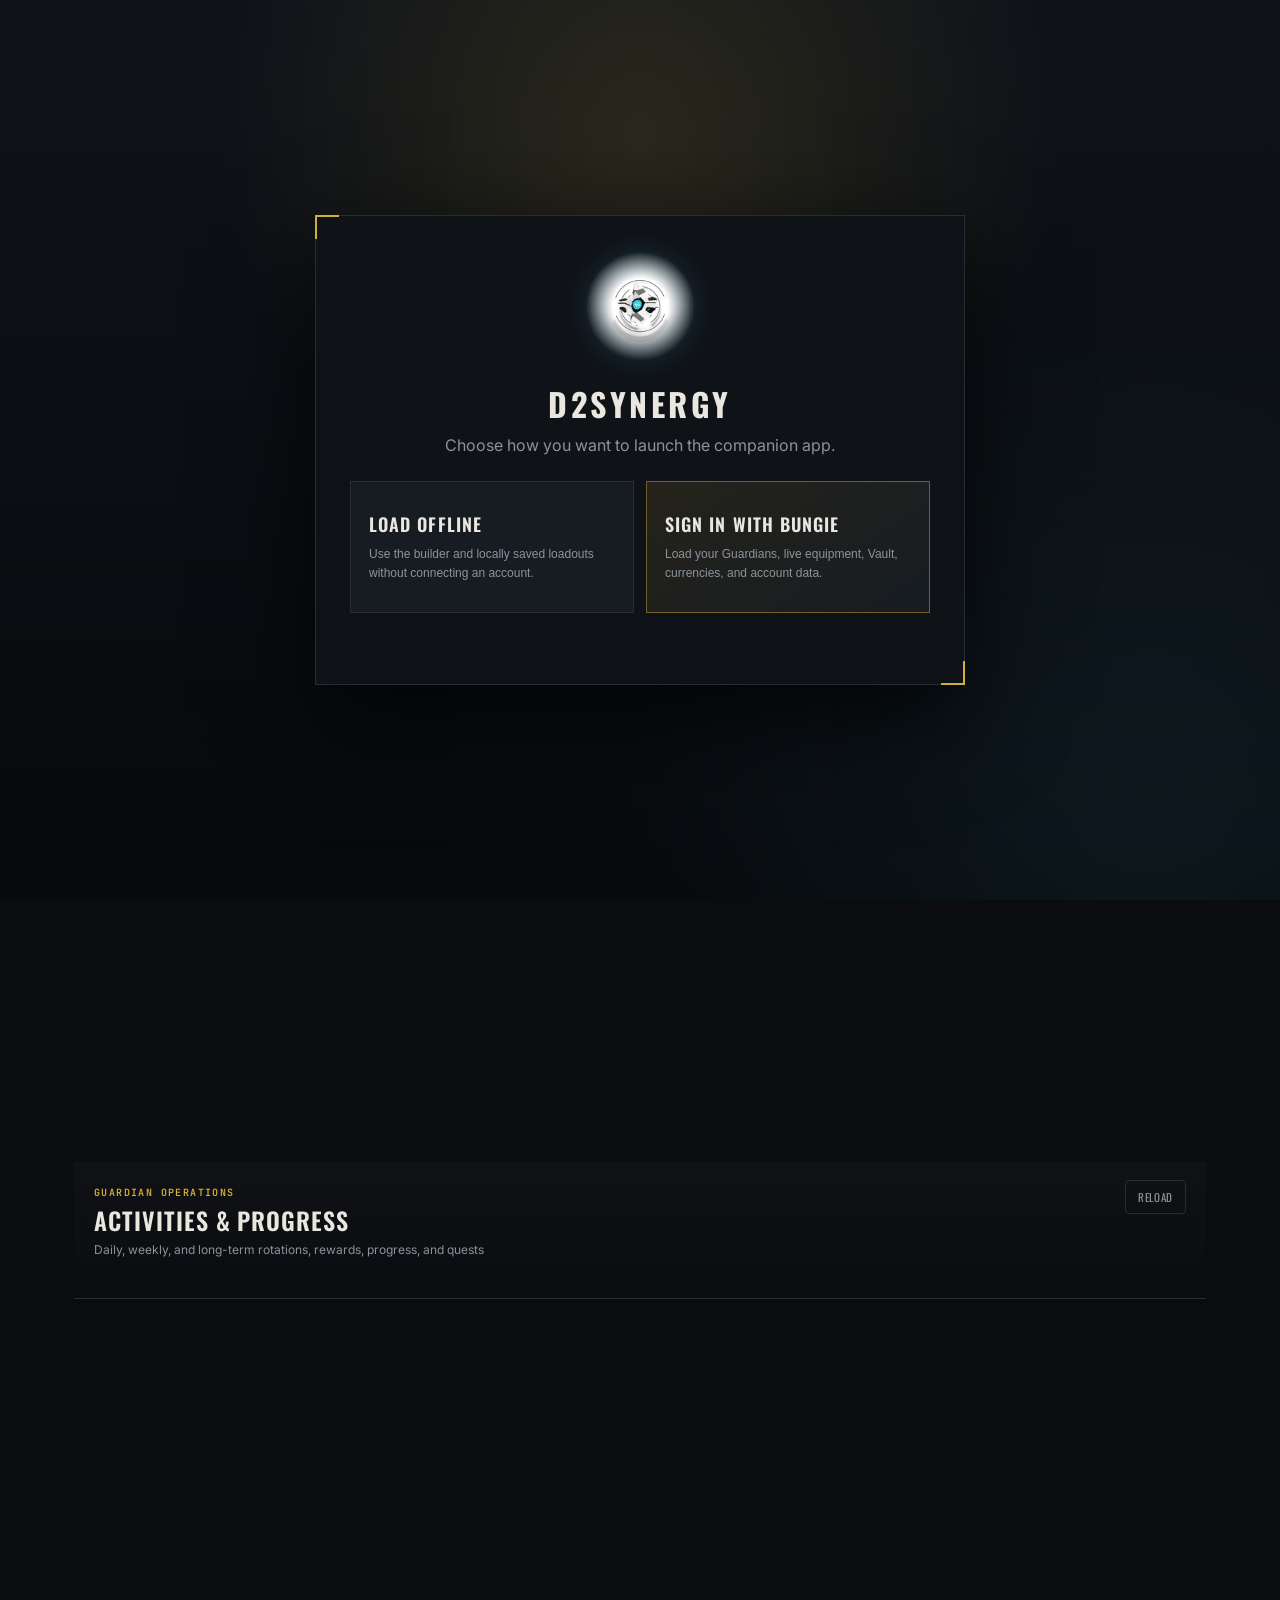
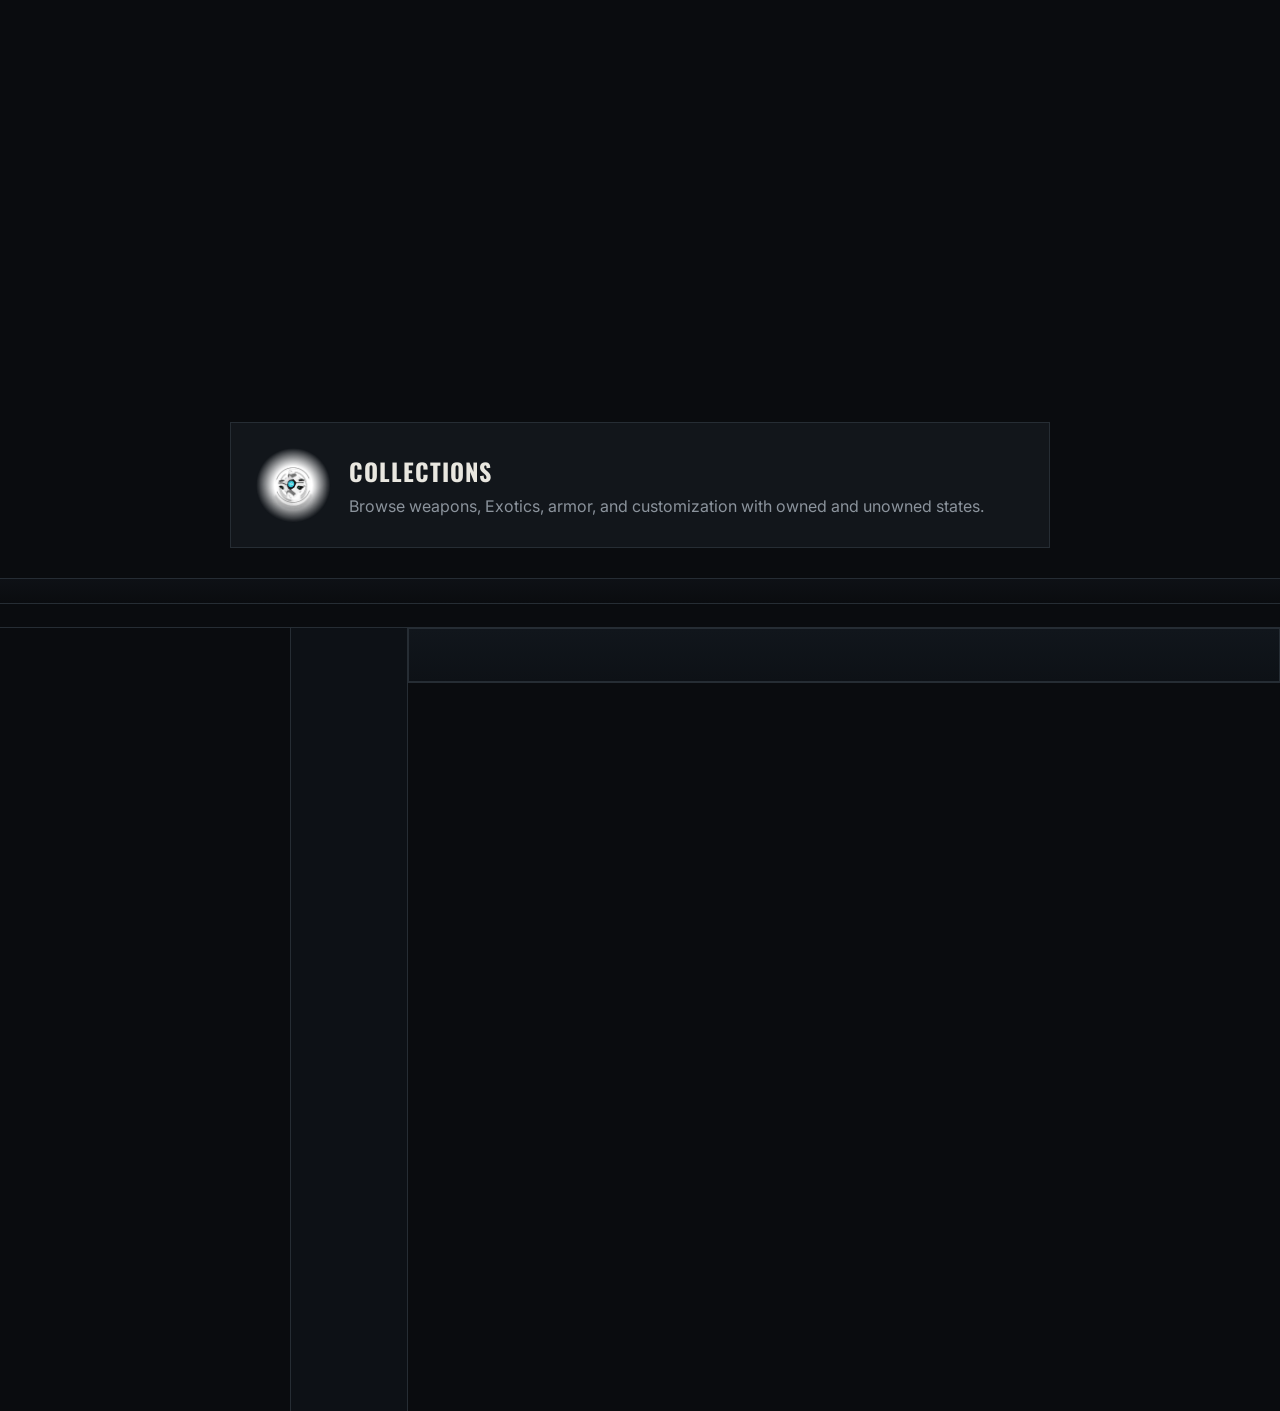
==== commit 0852b290: "Add files via upload" ====
--- a/index.html
+++ b/index.html
@@ -9,7 +9,7 @@
 <meta name="apple-mobile-web-app-capable" content="yes">
 <meta name="apple-mobile-web-app-status-bar-style" content="black-translucent">
 <meta name="apple-mobile-web-app-title" content="D2Synergy">
-<link rel="manifest" href="manifest.webmanifest?v=19.0.4">
+<link rel="manifest" href="manifest.webmanifest?v=19.0.5">
 <link rel="apple-touch-icon" href="icons/apple-touch-icon.png?v=9">
 <link rel="icon" type="image/png" sizes="192x192" href="icons/icon-192.png?v=9">
 <link rel="preconnect" href="https://fonts.googleapis.com">
@@ -17,12 +17,12 @@
 <link rel="preload" as="style" href="https://fonts.googleapis.com/css2?family=Oswald:wght@400;500;600;700&family=Inter:wght@400;500;600&family=JetBrains+Mono:wght@400;600&display=swap" onload="this.onload=null;this.rel='stylesheet'">
 <noscript><link rel="stylesheet" href="https://fonts.googleapis.com/css2?family=Oswald:wght@400;500;600;700&family=Inter:wght@400;500;600&family=JetBrains+Mono:wght@400;600&display=swap"></noscript>
 
-<link rel="stylesheet" href="css/base.css?v=20260716-stable-19-0-4">
-<link rel="stylesheet" href="css/inventory.css?v=20260716-stable-19-0-4">
-<link rel="stylesheet" href="css/activities-vendors.css?v=20260716-stable-19-0-4">
-<link rel="stylesheet" href="css/layout.css?v=20260716-stable-19-0-4">
-<link rel="stylesheet" href="css/readout.css?v=20260716-stable-19-0-4">
-<link rel="stylesheet" href="css/builder-blueprint.css?v=20260716-stable-19-0-4">
+<link rel="stylesheet" href="css/base.css?v=20260716-stable-19-0-5">
+<link rel="stylesheet" href="css/inventory.css?v=20260716-stable-19-0-5">
+<link rel="stylesheet" href="css/activities-vendors.css?v=20260716-stable-19-0-5">
+<link rel="stylesheet" href="css/layout.css?v=20260716-stable-19-0-5">
+<link rel="stylesheet" href="css/readout.css?v=20260716-stable-19-0-5">
+<link rel="stylesheet" href="css/builder-blueprint.css?v=20260716-stable-19-0-5">
 </head>
 <body class="startupLocked">
 <div class="startupGate" id="startupGate" role="dialog" aria-modal="true" aria-labelledby="startupTitle">
@@ -236,9 +236,9 @@
 </div>
 </section>
 
-<script src="js/ui/loader.js?v=20260716-stable-19-0-4"></script>
-<script src="js/core/bootstrap.js?v=20260716-stable-19-0-4"></script>
-<script src="js/pwa/startup.js?v=20260716-stable-19-0-4"></script>
+<script src="js/ui/loader.js?v=20260716-stable-19-0-5"></script>
+<script src="js/core/bootstrap.js?v=20260716-stable-19-0-5"></script>
+<script src="js/pwa/startup.js?v=20260716-stable-19-0-5"></script>
 
 </body>
 </html>
--- a/css/base.css
+++ b/css/base.css
@@ -229,3 +229,7 @@
 .d2GlobalLoader:not(.open),.d2GlobalLoader[hidden]{pointer-events:none!important}
 .settingsOverlay:not(.open),.settingsOverlay[hidden]{pointer-events:none!important}
 .workspaceLocalStatus{pointer-events:none}
+
+/* v19.0.5 unified Destiny asset states. */
+img.d2AssetFallback{object-fit:cover;background:linear-gradient(135deg,var(--panel2),#080a0d);}
+img[data-d2-asset-state="fallback"]{opacity:1!important;}
--- a/css/inventory.css
+++ b/css/inventory.css
@@ -22,10 +22,9 @@
   .fsCur{display:flex;align-items:center;gap:7px;padding:6px 12px;border:1px solid var(--line);border-radius:999px;background:var(--panel2);font-size:12px;color:var(--muted);}
   .fsCur img{width:20px;height:20px;border-radius:3px;}
   .fsCur b{color:var(--gold);font-family:'JetBrains Mono';margin-right:2px;}
-  /* Phase 1 — character select bar at the very top */
-  .charBar{display:flex;align-items:center;gap:12px;flex-wrap:wrap;padding:14px 28px;border-bottom:1px solid var(--line);background:linear-gradient(180deg,#0e1116,#0a0c0f);position:sticky;top:73px;z-index:55;}
+  /* One emblem-based Guardian selector at the top. */
+  .charBar{display:grid;grid-template-columns:auto minmax(0,1fr);align-items:center;gap:14px;padding:12px 20px;border-bottom:1px solid var(--line);background:linear-gradient(180deg,#0e1116,#0a0c0f);position:sticky;top:73px;z-index:55;}
   .charBar .cbLabel{font-family:'Oswald';text-transform:uppercase;letter-spacing:.08em;font-size:12px;color:var(--muted2);}
-  .charBar select{width:auto;min-width:130px;}
   .charCard{
     position:relative; display:flex; align-items:center; gap:10px; padding:10px 14px;
     border:1px solid var(--line); border-radius:2px; background:var(--panel2); cursor:pointer;
@@ -38,9 +37,6 @@
   .charCard .cc-cls{font-family:'Oswald';text-transform:uppercase;letter-spacing:.05em;font-size:14px;color:var(--text);line-height:1.1;position:relative;z-index:2;}
   .charCard .cc-pw{font-family:'JetBrains Mono';font-size:11px;color:var(--gold);position:relative;z-index:2;}
   .charCard .cc-emblem{position:absolute;inset:0;width:100%;height:100%;border-radius:0;object-fit:cover;z-index:0;}
-  .cbPills{display:flex;gap:4px;flex-wrap:wrap;}
-  .cbPill{padding:5px 10px;border:1px solid var(--line);border-radius:999px;background:var(--panel2);color:var(--muted);font-size:11px;cursor:pointer;font-family:'Oswald';text-transform:uppercase;letter-spacing:.05em;}
-  .cbPill.active{color:#0a0c0f;font-weight:700;}
   /* Phase 3 — DIM-style item detail modal */
   .idOverlay{position:fixed;inset:0;z-index:2300;background:rgba(5,7,10,.72);backdrop-filter:blur(6px);display:none;align-items:center;justify-content:center;padding:20px;}
   .idOverlay.open{display:flex;}
@@ -382,3 +378,25 @@
 .dimSocketChoiceCount{width:76px;color:#737b85;font:500 7px 'JetBrains Mono',monospace;text-align:center;letter-spacing:.02em;}
 
 .fsOverlay:not(.open){pointer-events:none!important}.idOverlay:not(.open){pointer-events:none!important}
+
+/* v19.0.5 — one emblem-based Guardian selector across the top. */
+.charBarMain{min-width:0;display:flex;align-items:center;gap:10px;width:100%;}
+.charCardRail{min-width:0;flex:1;display:grid;grid-template-columns:repeat(auto-fit,minmax(180px,1fr));gap:9px;}
+.charCard{
+  appearance:none;width:100%;min-width:0;min-height:64px;text-align:left;color:inherit;
+  border-radius:4px;padding:10px 14px;
+}
+.charCardCopy{position:relative;z-index:2;display:flex;flex-direction:column;gap:3px;min-width:0;}
+.charBarActions{display:flex;align-items:center;justify-content:flex-end;flex:0 0 auto;}
+.selectedGuardianClass{display:flex;align-items:baseline;gap:10px;padding:7px 10px;border:1px solid var(--line);background:var(--panel2);}
+.selectedGuardianClass span{font-size:10px;letter-spacing:.08em;text-transform:uppercase;color:var(--muted2);}
+.selectedGuardianClass strong{font-family:'Oswald';font-size:15px;letter-spacing:.05em;text-transform:uppercase;color:var(--gold);}
+@media(max-width:820px){
+  .charBar{position:relative;top:auto;grid-template-columns:1fr;padding:10px 12px;}
+  .charBar .cbLabel{display:none;}
+  .charBarMain{align-items:stretch;flex-direction:column;}
+  .charCardRail{grid-template-columns:repeat(3,minmax(0,1fr));}
+  .charCard{min-height:58px;padding:8px;}
+  .charBarActions{justify-content:stretch;}
+  .charBarActions .reset{width:100%;}
+}
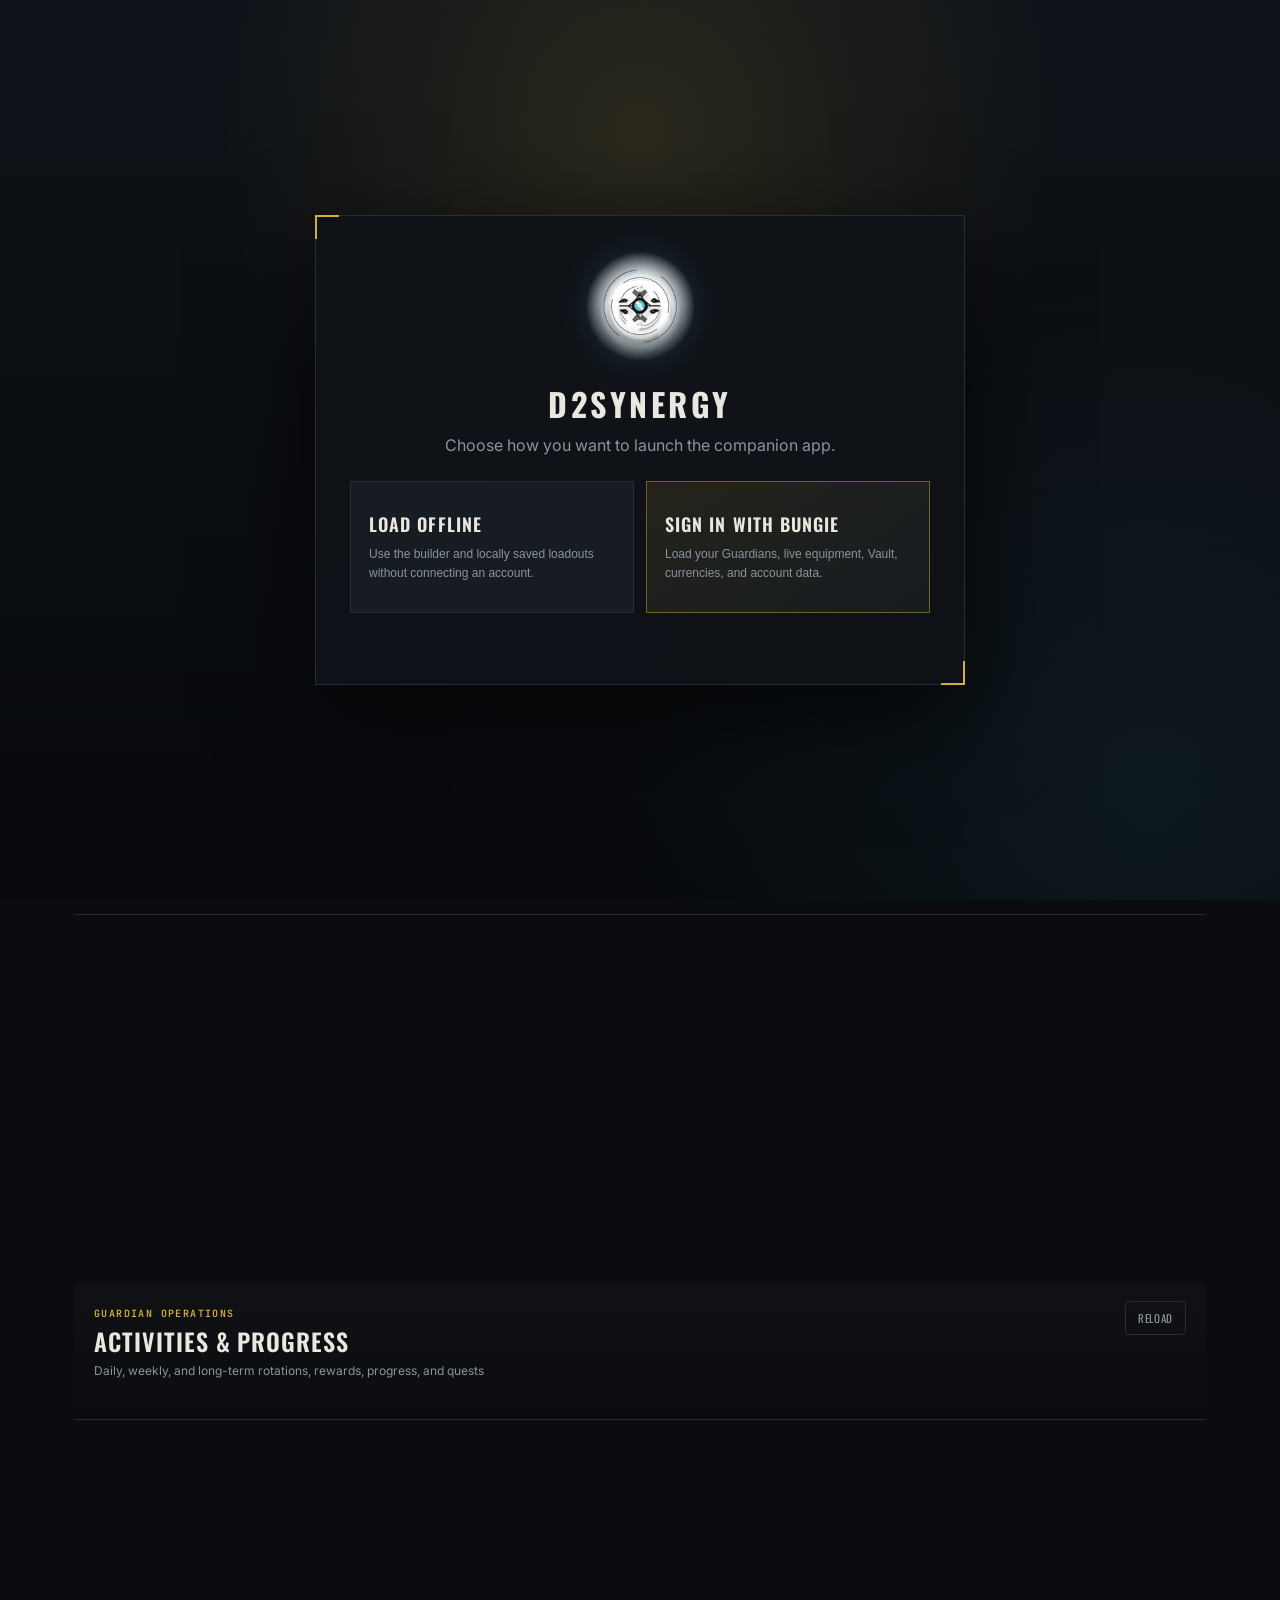
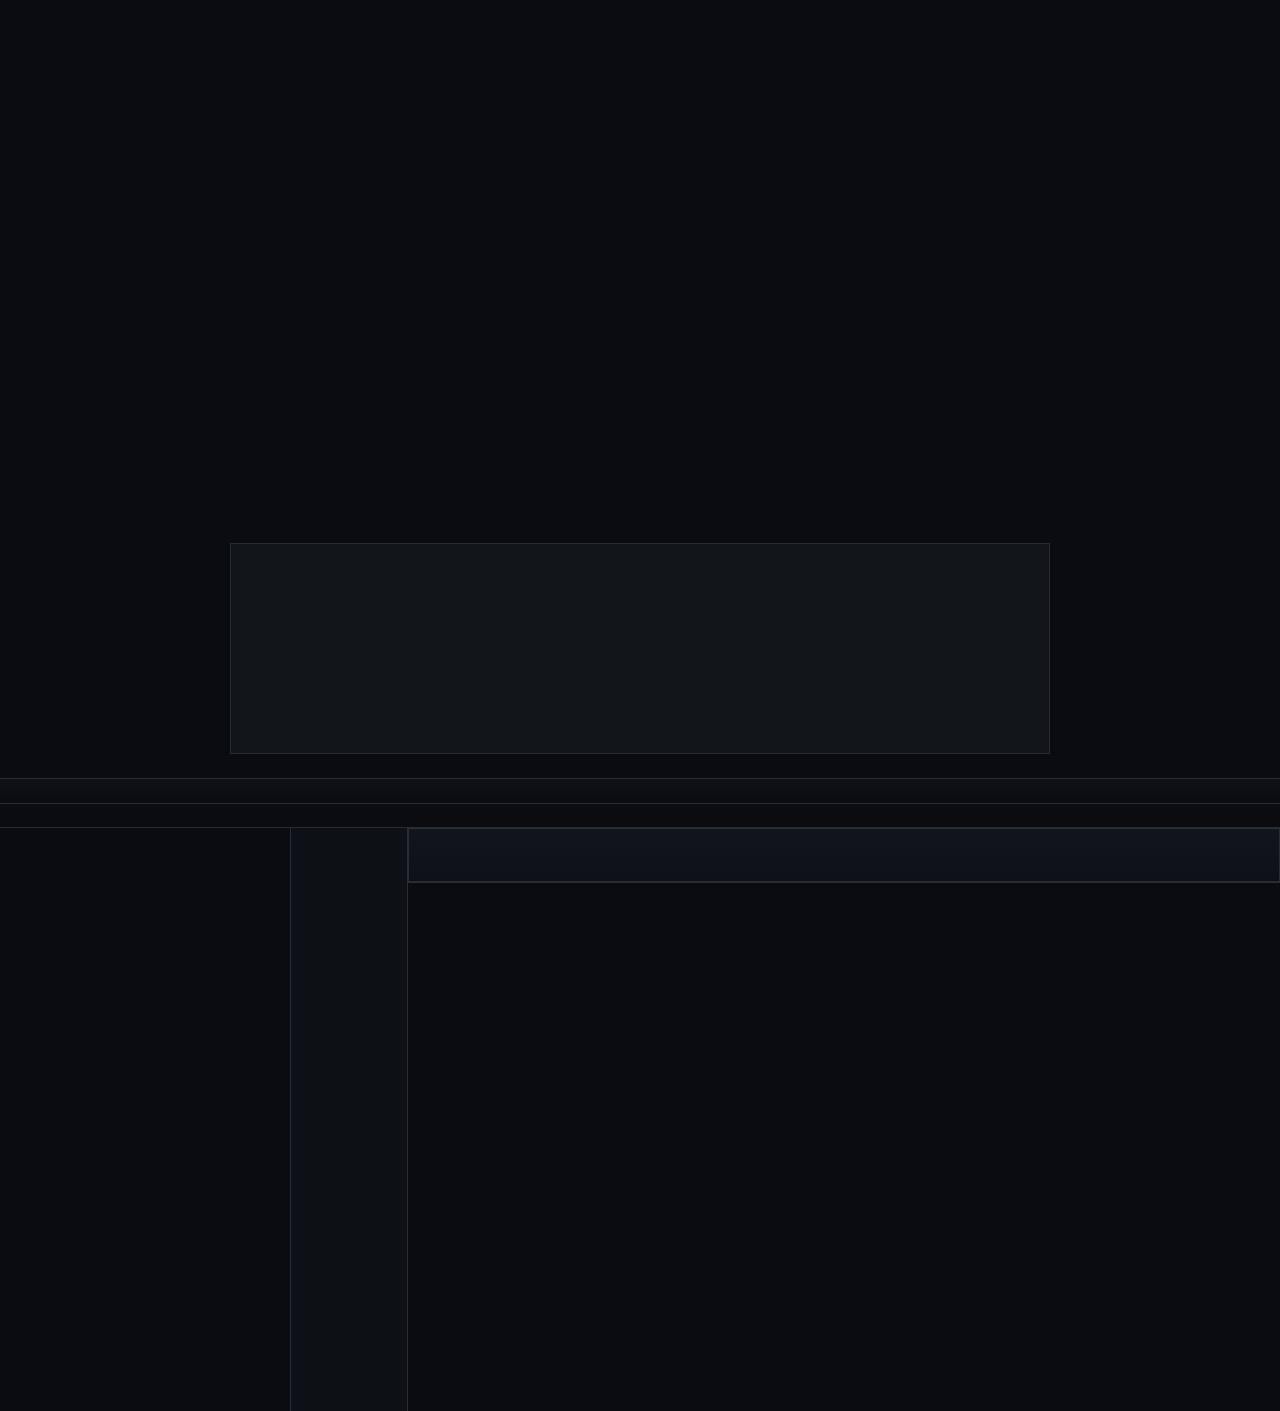
==== commit d9aeb13b: "Add files via upload" ====
--- a/index.html
+++ b/index.html
@@ -9,7 +9,7 @@
 <meta name="apple-mobile-web-app-capable" content="yes">
 <meta name="apple-mobile-web-app-status-bar-style" content="black-translucent">
 <meta name="apple-mobile-web-app-title" content="D2Synergy">
-<link rel="manifest" href="manifest.webmanifest?v=19.0.5">
+<link rel="manifest" href="manifest.webmanifest?v=19.1.0">
 <link rel="apple-touch-icon" href="icons/apple-touch-icon.png?v=9">
 <link rel="icon" type="image/png" sizes="192x192" href="icons/icon-192.png?v=9">
 <link rel="preconnect" href="https://fonts.googleapis.com">
@@ -17,12 +17,12 @@
 <link rel="preload" as="style" href="https://fonts.googleapis.com/css2?family=Oswald:wght@400;500;600;700&family=Inter:wght@400;500;600&family=JetBrains+Mono:wght@400;600&display=swap" onload="this.onload=null;this.rel='stylesheet'">
 <noscript><link rel="stylesheet" href="https://fonts.googleapis.com/css2?family=Oswald:wght@400;500;600;700&family=Inter:wght@400;500;600&family=JetBrains+Mono:wght@400;600&display=swap"></noscript>
 
-<link rel="stylesheet" href="css/base.css?v=20260716-stable-19-0-5">
-<link rel="stylesheet" href="css/inventory.css?v=20260716-stable-19-0-5">
-<link rel="stylesheet" href="css/activities-vendors.css?v=20260716-stable-19-0-5">
-<link rel="stylesheet" href="css/layout.css?v=20260716-stable-19-0-5">
-<link rel="stylesheet" href="css/readout.css?v=20260716-stable-19-0-5">
-<link rel="stylesheet" href="css/builder-blueprint.css?v=20260716-stable-19-0-5">
+<link rel="stylesheet" href="css/base.css?v=20260716-phase1-19-1-0">
+<link rel="stylesheet" href="css/inventory.css?v=20260716-phase1-19-1-0">
+<link rel="stylesheet" href="css/activities-vendors.css?v=20260716-phase1-19-1-0">
+<link rel="stylesheet" href="css/layout.css?v=20260716-phase1-19-1-0">
+<link rel="stylesheet" href="css/readout.css?v=20260716-phase1-19-1-0">
+<link rel="stylesheet" href="css/builder-blueprint.css?v=20260716-phase1-19-1-0">
 </head>
 <body class="startupLocked">
 <div class="startupGate" id="startupGate" role="dialog" aria-modal="true" aria-labelledby="startupTitle">
@@ -120,6 +120,11 @@
 <div class="settingsOverlay" id="settingsOverlay" hidden>
   <section class="settingsDialog" role="dialog" aria-modal="true" aria-labelledby="settingsTitle">
     <header><div><span class="workspaceEyebrow">Application</span><h2 id="settingsTitle">Settings</h2></div><button type="button" class="drawerClose" id="settingsCloseBtn" aria-label="Close settings">&times;</button></header>
+    <section class="legacyThemeSection" aria-labelledby="legacyThemeTitle">
+      <div class="settingsSectionHead"><div><span class="workspaceEyebrow">Appearance</span><h3 id="legacyThemeTitle">Legacy Themes</h3></div><p>Preview a Destiny era, then select it to apply it across D2Synergy.</p></div>
+      <div class="legacyThemeGrid" id="legacyThemeGrid" role="list"></div>
+      <label class="settingsToggle"><input type="checkbox" id="settingAmbient"><span><strong>Subtle ambient effects</strong><small>Theme-aware background glow and loader atmosphere.</small></span></label>
+    </section>
     <div class="settingsGrid">
       <label><span>Motion</span><select id="settingMotion"><option value="system">Use device setting</option><option value="reduced">Reduce motion</option><option value="full">Full motion</option></select></label>
       <label><span>Interface density</span><select id="settingDensity"><option value="comfortable">Comfortable</option><option value="compact">Compact</option></select></label>
@@ -236,9 +241,9 @@
 </div>
 </section>
 
-<script src="js/ui/loader.js?v=20260716-stable-19-0-5"></script>
-<script src="js/core/bootstrap.js?v=20260716-stable-19-0-5"></script>
-<script src="js/pwa/startup.js?v=20260716-stable-19-0-5"></script>
+<script src="js/ui/loader.js?v=20260716-phase1-19-1-0"></script>
+<script src="js/core/bootstrap.js?v=20260716-phase1-19-1-0"></script>
+<script src="js/pwa/startup.js?v=20260716-phase1-19-1-0"></script>
 
 </body>
 </html>
--- a/css/base.css
+++ b/css/base.css
@@ -233,3 +233,42 @@
 /* v19.0.5 unified Destiny asset states. */
 img.d2AssetFallback{object-fit:cover;background:linear-gradient(135deg,var(--panel2),#080a0d);}
 img[data-d2-asset-state="fallback"]{opacity:1!important;}
+
+/* Phase 1 — Legacy Themes */
+:root{
+  --theme-accent:var(--gold);--theme-accent-2:var(--arc);--theme-glow:rgba(212,175,55,.13);
+  --theme-panel-tint:rgba(212,175,55,.035);--theme-loader-filter:none;
+}
+html[data-theme="red-war"]{--bg:#0d0d10;--panel:#171417;--panel2:#21191a;--line:#3b2928;--line-soft:#281d1d;--gold:#df745b;--theme-accent:#df745b;--theme-accent-2:#f1b268;--theme-glow:rgba(223,116,91,.18);--theme-panel-tint:rgba(223,116,91,.05);--theme-loader-filter:sepia(.25) saturate(1.35) hue-rotate(325deg)}
+html[data-theme="curse-osiris"]{--bg:#0e0c09;--panel:#19150f;--panel2:#221b11;--line:#403421;--line-soft:#292116;--gold:#d19a4e;--theme-accent:#d19a4e;--theme-accent-2:#f0d58b;--theme-glow:rgba(209,154,78,.17);--theme-panel-tint:rgba(209,154,78,.055);--theme-loader-filter:sepia(.48) saturate(1.4)}
+html[data-theme="warmind"]{--bg:#0e0b0c;--panel:#191214;--panel2:#241719;--line:#442b2a;--line-soft:#2b1c1d;--gold:#c85f45;--theme-accent:#c85f45;--theme-accent-2:#efa376;--theme-glow:rgba(200,95,69,.18);--theme-panel-tint:rgba(200,95,69,.05);--theme-loader-filter:sepia(.3) saturate(1.5) hue-rotate(330deg)}
+html[data-theme="forsaken"]{--bg:#0b0c12;--panel:#121520;--panel2:#191d2b;--line:#30374c;--line-soft:#202536;--gold:#b8a06c;--theme-accent:#8c95c7;--theme-accent-2:#c7aa6c;--theme-glow:rgba(108,117,168,.19);--theme-panel-tint:rgba(108,117,168,.055);--theme-loader-filter:hue-rotate(20deg) saturate(.9)}
+html[data-theme="shadowkeep"]{--bg:#0d090b;--panel:#171012;--panel2:#211417;--line:#43232a;--line-soft:#29171b;--gold:#c3535d;--theme-accent:#c3535d;--theme-accent-2:#d8d0c8;--theme-glow:rgba(178,63,75,.2);--theme-panel-tint:rgba(178,63,75,.055);--theme-loader-filter:sepia(.18) saturate(1.4) hue-rotate(315deg)}
+html[data-theme="beyond-light"]{--bg:#081014;--panel:#0e181d;--panel2:#13232a;--line:#27414b;--line-soft:#182c33;--gold:#68bdd7;--theme-accent:#68bdd7;--theme-accent-2:#b9e5ef;--theme-glow:rgba(93,183,212,.19);--theme-panel-tint:rgba(93,183,212,.05);--theme-loader-filter:hue-rotate(150deg) saturate(1.15)}
+html[data-theme="witch-queen"]{--bg:#09100e;--panel:#101a17;--panel2:#16241f;--line:#2b463c;--line-soft:#1b3029;--gold:#7dbba2;--theme-accent:#7dbba2;--theme-accent-2:#e4d5bd;--theme-glow:rgba(115,180,155,.19);--theme-panel-tint:rgba(115,180,155,.05);--theme-loader-filter:hue-rotate(85deg) saturate(.85)}
+html[data-theme="lightfall"]{--bg:#100912;--panel:#1a1020;--panel2:#25152d;--line:#4c2855;--line-soft:#321b3b;--gold:#e25aa7;--theme-accent:#e25aa7;--theme-accent-2:#59d9d9;--theme-glow:rgba(228,82,165,.2);--theme-panel-tint:rgba(228,82,165,.055);--theme-loader-filter:hue-rotate(280deg) saturate(1.45)}
+html[data-theme="final-shape"]{--bg:#0e0c0e;--panel:#181419;--panel2:#211a22;--line:#403344;--line-soft:#2a222c;--gold:#d9bfa5;--theme-accent:#d9bfa5;--theme-accent-2:#b99bd0;--theme-glow:rgba(185,144,207,.18);--theme-panel-tint:rgba(240,214,180,.045);--theme-loader-filter:hue-rotate(250deg) saturate(.8)}
+html[data-theme="prophecy"]{--bg:#0d0d10;--panel:#17171c;--panel2:#202027;--line:#3b3942;--line-soft:#282730;--gold:#e5834e;--theme-accent:#e5834e;--theme-accent-2:#7eb9d6;--theme-glow:rgba(229,131,78,.18);--theme-panel-tint:rgba(126,185,214,.045);--theme-loader-filter:hue-rotate(170deg) saturate(1.05)}
+
+html[data-theme] body{background:radial-gradient(ellipse 1200px 800px at 50% -10%,var(--theme-glow),transparent 60%),radial-gradient(ellipse 900px 600px at 100% 100%,color-mix(in srgb,var(--theme-accent-2) 8%,transparent),transparent 55%),var(--bg)}
+html[data-ambient="off"] body{background:var(--bg)}
+html[data-ambient="on"] body::before{content:"";position:fixed;inset:0;pointer-events:none;z-index:-1;background:linear-gradient(115deg,transparent 15%,var(--theme-panel-tint) 48%,transparent 75%);background-size:220% 220%;animation:d2ThemeDrift 18s ease-in-out infinite alternate}
+@keyframes d2ThemeDrift{from{background-position:0% 45%}to{background-position:100% 55%}}
+html[data-theme] .startupMark img,html[data-theme] .d2LoaderGhost{filter:var(--theme-loader-filter) drop-shadow(0 0 18px var(--theme-glow))}
+html[data-theme] .fill,html[data-theme] .workspaceStatusDot,html[data-theme] .accordionHead::before{background:var(--theme-accent)}
+html[data-theme] .builderToolButton .toolIcon,html[data-theme] .accordionHead .chev,html[data-theme] .workspaceEyebrow{color:var(--theme-accent)}
+html[data-theme] .builderToolButton:hover,html[data-theme] .workspaceAction:hover{border-color:var(--theme-accent);background:var(--theme-panel-tint)}
+
+.settingsDialog{width:min(960px,100%);max-height:min(880px,92vh);overflow:auto}
+.legacyThemeSection{margin:18px 0;padding:14px;border:1px solid var(--line);background:linear-gradient(145deg,var(--panel2),var(--panel))}
+.settingsSectionHead{display:flex;justify-content:space-between;align-items:end;gap:16px;margin-bottom:12px}.settingsSectionHead h3{margin:2px 0 0;font:600 18px 'Oswald';text-transform:uppercase}.settingsSectionHead p{margin:0;max-width:430px;color:var(--muted);font-size:12px;line-height:1.5}
+.legacyThemeGrid{display:grid;grid-template-columns:repeat(auto-fill,minmax(170px,1fr));gap:9px}
+.themePreviewCard{appearance:none;display:grid;grid-template-rows:78px auto;min-width:0;padding:0;border:1px solid var(--line);background:var(--panel);color:var(--text);text-align:left;cursor:pointer;overflow:hidden;transition:border-color .15s,transform .15s,box-shadow .15s}
+.themePreviewCard:hover,.themePreviewCard:focus-visible{outline:none;border-color:var(--theme-accent);transform:translateY(-2px);box-shadow:0 8px 22px rgba(0,0,0,.3)}.themePreviewCard[aria-pressed="true"]{border-color:var(--theme-accent);box-shadow:inset 0 0 0 1px var(--theme-accent)}
+.themePreviewScene{position:relative;display:block;background:linear-gradient(135deg,var(--panel2),var(--bg));overflow:hidden}.themePreviewGlow{position:absolute;width:90px;height:90px;right:-12px;top:-18px;border-radius:50%;background:var(--theme-accent);opacity:.28;filter:blur(18px)}.themePreviewLine{position:absolute;left:12px;right:12px;bottom:17px;height:2px;background:var(--theme-accent)}.themePreviewBar{position:absolute;left:12px;bottom:9px;width:55%;height:4px;background:var(--theme-accent-2)}
+.themePreviewInfo{display:grid;gap:3px;padding:9px 10px}.themePreviewInfo strong{font:500 13px 'Oswald';text-transform:uppercase;letter-spacing:.035em}.themePreviewInfo small{color:var(--muted);font-size:10px}.themeSwatches{display:flex;gap:4px;margin-top:4px}.themeSwatches i{display:block;width:13px;height:5px;background:var(--swatch);border:1px solid rgba(255,255,255,.16)}
+.settingsToggle{display:flex!important;align-items:center;gap:10px;margin-top:12px;padding:10px;border:1px solid var(--line-soft);background:var(--panel)}.settingsToggle input{width:18px;height:18px;accent-color:var(--theme-accent)}.settingsToggle span{display:grid;gap:2px}.settingsToggle strong{font-size:12px}.settingsToggle small{color:var(--muted);font-size:10px}
+@media(max-width:620px){.settingsSectionHead{display:block}.settingsSectionHead p{margin-top:6px}.legacyThemeGrid{grid-template-columns:repeat(2,minmax(0,1fr))}.settingsDialog{padding:13px}}
+@media(prefers-reduced-motion:reduce){html[data-ambient="on"] body::before{animation:none}.themePreviewCard{transition:none}}
+html[data-motion="reduced"] body::before{animation:none!important}
+.themePreviewCard .themePreviewScene{background:linear-gradient(135deg,color-mix(in srgb,var(--preview-bg) 82%,white),var(--preview-bg))}.themePreviewCard .themePreviewGlow{background:var(--preview-accent)}.themePreviewCard .themePreviewLine{background:var(--preview-accent)}.themePreviewCard .themePreviewBar{background:var(--preview-accent-2)}
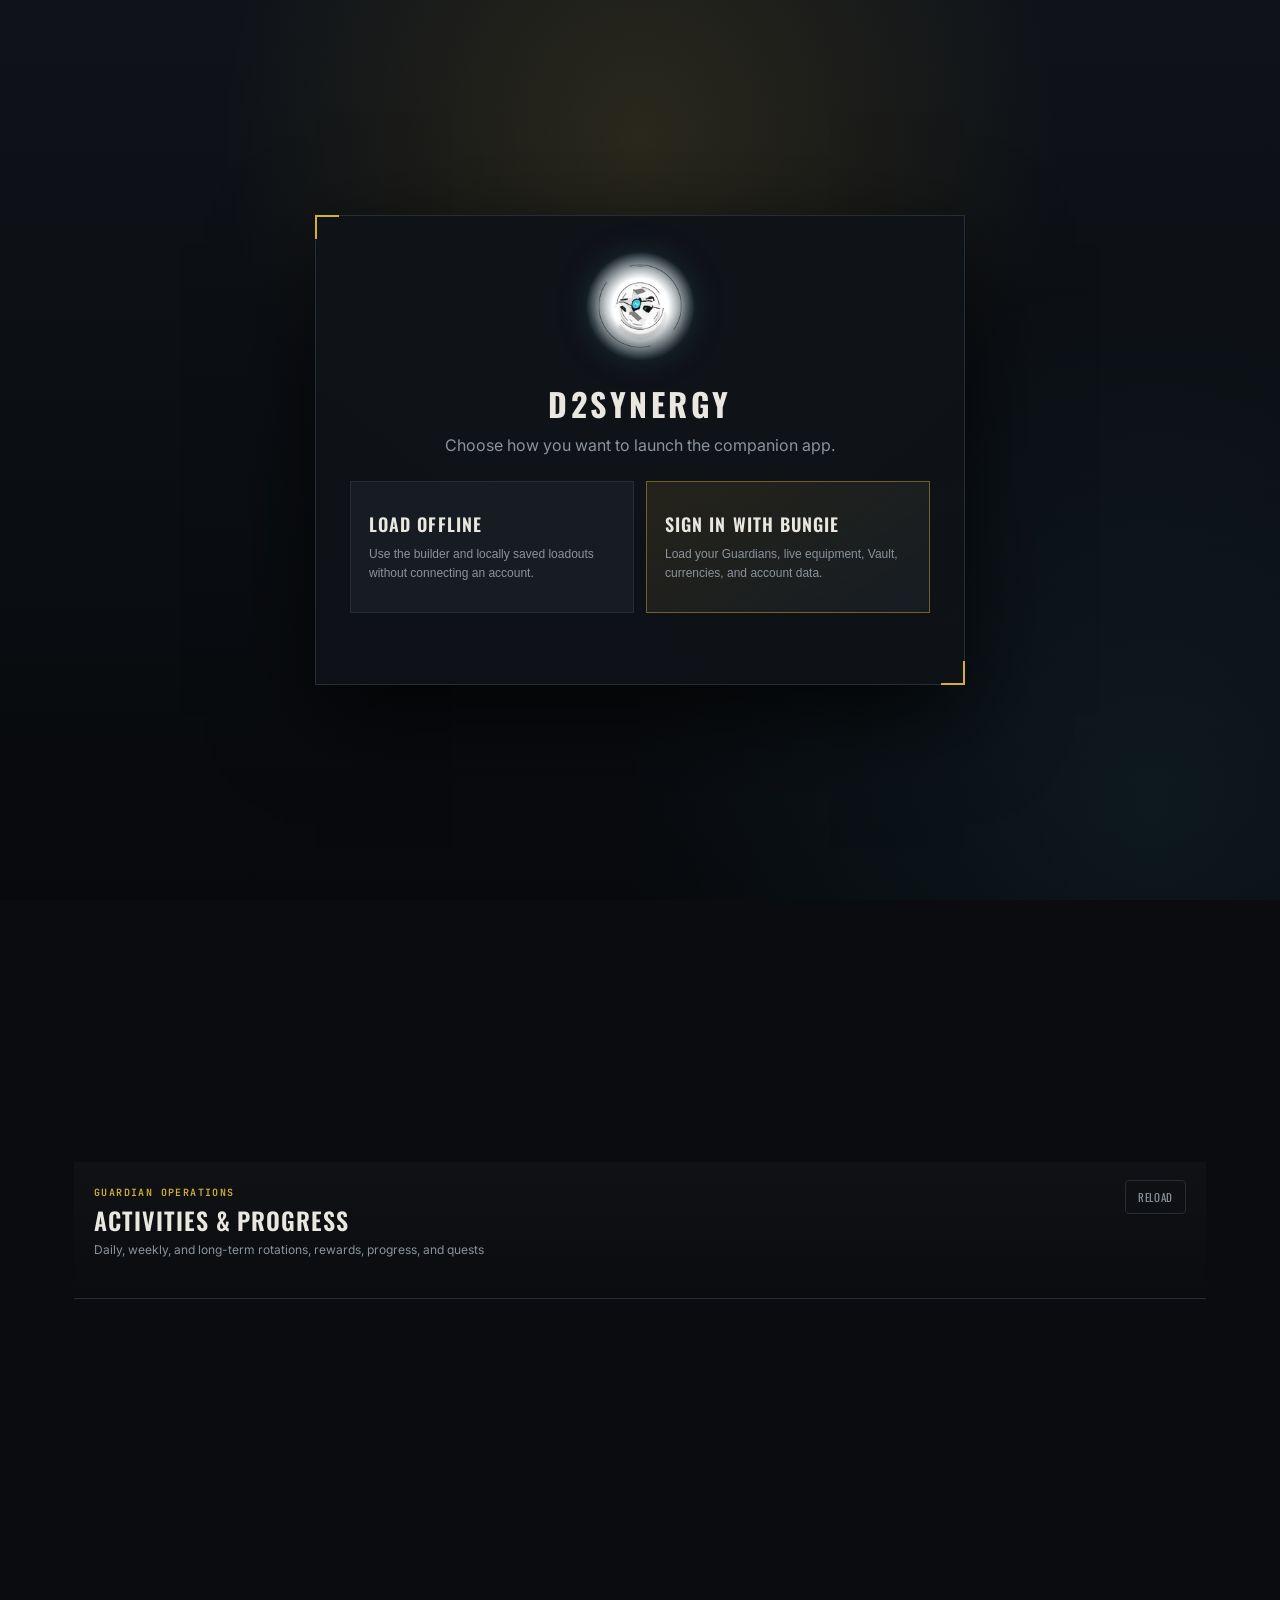
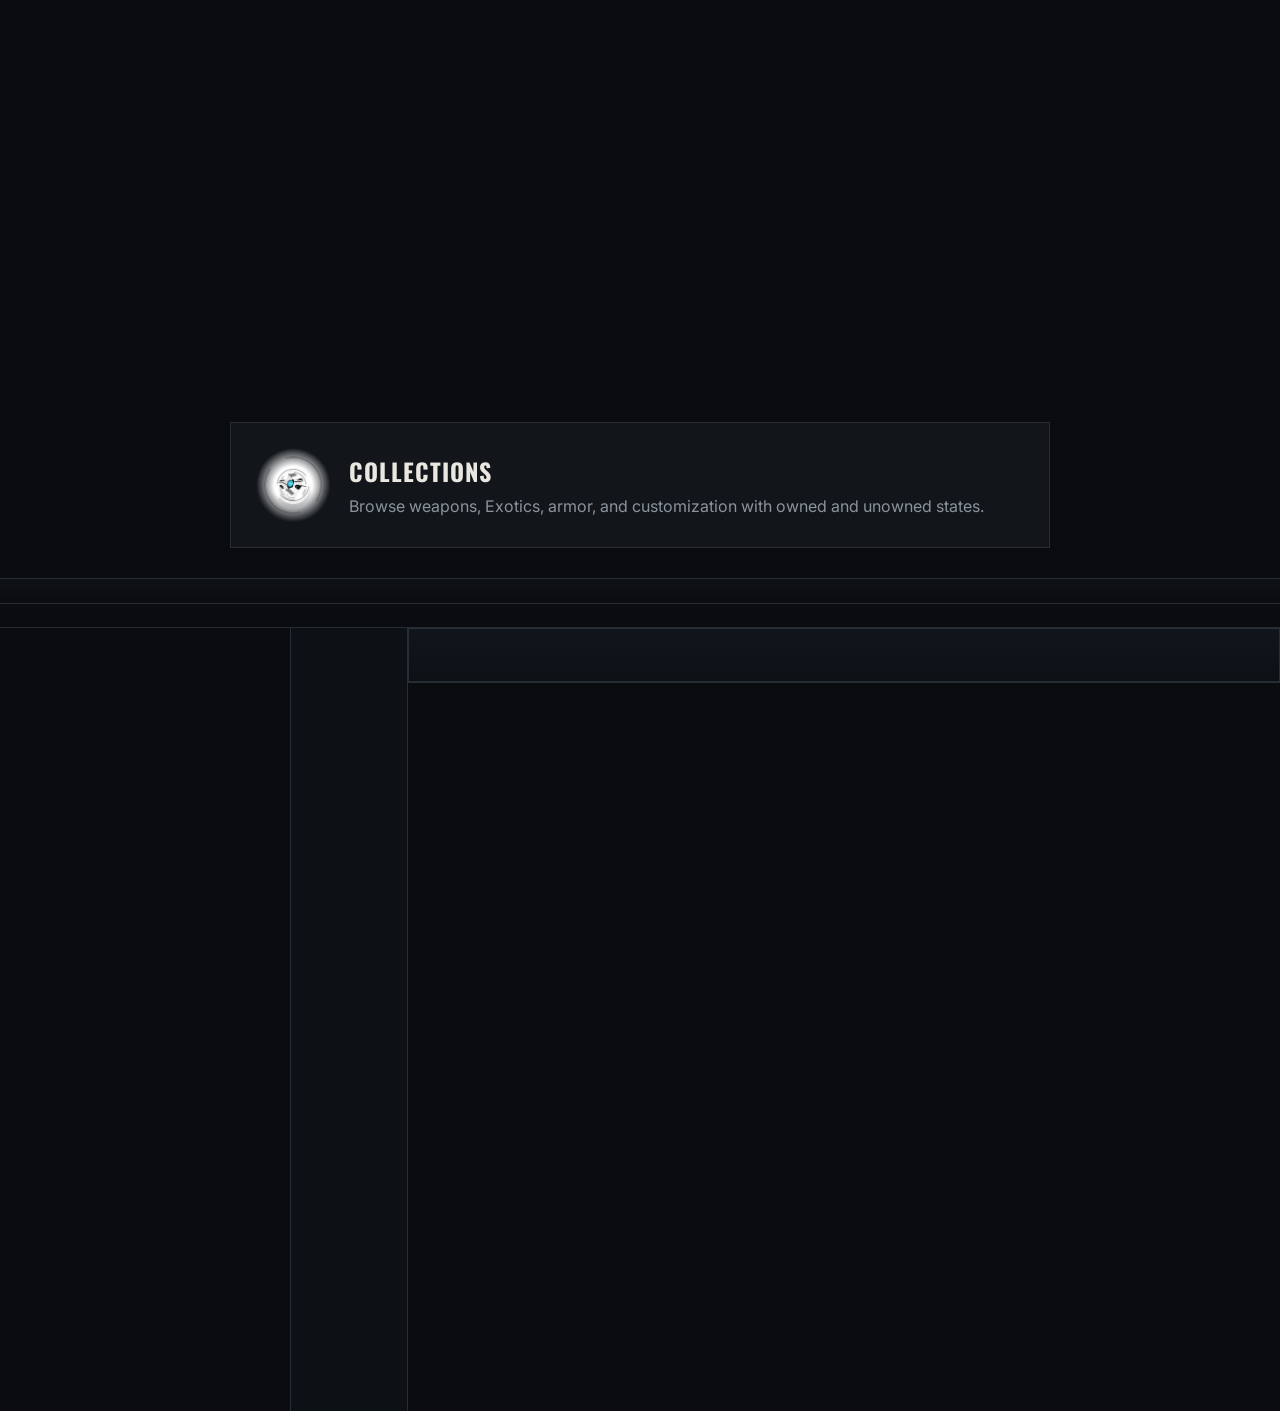
==== commit 4331fe54: "Add files via upload" ====
--- a/index.html
+++ b/index.html
@@ -9,7 +9,7 @@
 <meta name="apple-mobile-web-app-capable" content="yes">
 <meta name="apple-mobile-web-app-status-bar-style" content="black-translucent">
 <meta name="apple-mobile-web-app-title" content="D2Synergy">
-<link rel="manifest" href="manifest.webmanifest?v=19.1.0">
+<link rel="manifest" href="manifest.webmanifest?v=19.1.1">
 <link rel="apple-touch-icon" href="icons/apple-touch-icon.png?v=9">
 <link rel="icon" type="image/png" sizes="192x192" href="icons/icon-192.png?v=9">
 <link rel="preconnect" href="https://fonts.googleapis.com">
@@ -17,12 +17,12 @@
 <link rel="preload" as="style" href="https://fonts.googleapis.com/css2?family=Oswald:wght@400;500;600;700&family=Inter:wght@400;500;600&family=JetBrains+Mono:wght@400;600&display=swap" onload="this.onload=null;this.rel='stylesheet'">
 <noscript><link rel="stylesheet" href="https://fonts.googleapis.com/css2?family=Oswald:wght@400;500;600;700&family=Inter:wght@400;500;600&family=JetBrains+Mono:wght@400;600&display=swap"></noscript>
 
-<link rel="stylesheet" href="css/base.css?v=20260716-phase1-19-1-0">
-<link rel="stylesheet" href="css/inventory.css?v=20260716-phase1-19-1-0">
-<link rel="stylesheet" href="css/activities-vendors.css?v=20260716-phase1-19-1-0">
-<link rel="stylesheet" href="css/layout.css?v=20260716-phase1-19-1-0">
-<link rel="stylesheet" href="css/readout.css?v=20260716-phase1-19-1-0">
-<link rel="stylesheet" href="css/builder-blueprint.css?v=20260716-phase1-19-1-0">
+<link rel="stylesheet" href="css/base.css?v=20260716-phase1-19-1-1">
+<link rel="stylesheet" href="css/inventory.css?v=20260716-phase1-19-1-1">
+<link rel="stylesheet" href="css/activities-vendors.css?v=20260716-phase1-19-1-1">
+<link rel="stylesheet" href="css/layout.css?v=20260716-phase1-19-1-1">
+<link rel="stylesheet" href="css/readout.css?v=20260716-phase1-19-1-1">
+<link rel="stylesheet" href="css/builder-blueprint.css?v=20260716-phase1-19-1-1">
 </head>
 <body class="startupLocked">
 <div class="startupGate" id="startupGate" role="dialog" aria-modal="true" aria-labelledby="startupTitle">
@@ -241,9 +241,9 @@
 </div>
 </section>
 
-<script src="js/ui/loader.js?v=20260716-phase1-19-1-0"></script>
-<script src="js/core/bootstrap.js?v=20260716-phase1-19-1-0"></script>
-<script src="js/pwa/startup.js?v=20260716-phase1-19-1-0"></script>
+<script src="js/ui/loader.js?v=20260716-phase1-19-1-1"></script>
+<script src="js/core/bootstrap.js?v=20260716-phase1-19-1-1"></script>
+<script src="js/pwa/startup.js?v=20260716-phase1-19-1-1"></script>
 
 </body>
 </html>
--- a/css/inventory.css
+++ b/css/inventory.css
@@ -400,3 +400,9 @@
   .charBarActions{justify-content:stretch;}
   .charBarActions .reset{width:100%;}
 }
+
+/* v19.1.1 grouped Vault navigation */
+.fsDropdownNav{display:flex;gap:8px;align-items:flex-start;flex-wrap:wrap}.fsDropdownGroup{position:relative;min-width:150px}.fsDropdownToggle,.fsDropdownAll{width:100%;border:1px solid var(--line);background:var(--panel);color:var(--text);padding:8px 11px;font:500 11px 'Oswald';text-transform:uppercase;letter-spacing:.06em;cursor:pointer}.fsDropdownAll{width:auto}.fsDropdownAll.active,.fsDropdownItem.active,.fsDropdownToggle:hover{border-color:var(--gold);color:var(--gold)}.fsDropdownList{display:none;position:absolute;z-index:40;top:100%;left:0;min-width:190px;background:var(--bg);border:1px solid var(--line);box-shadow:0 14px 30px rgba(0,0,0,.45)}.fsDropdownGroup.open .fsDropdownList{display:grid}.fsDropdownItem{border:0;border-bottom:1px solid var(--line-soft);background:var(--panel2);color:var(--muted);padding:9px 11px;text-align:left;cursor:pointer}.fsDropdownItem:hover{color:var(--text);background:rgba(255,255,255,.04)}
+@media(max-width:820px){.fsDropdownNav{display:grid;grid-template-columns:1fr;width:100%}.fsDropdownGroup{width:100%}.fsDropdownList{position:static;box-shadow:none}.fsDropdownAll{width:100%}}
+
+.dimChampionCapability{display:flex;align-items:center;justify-content:space-between;gap:12px;border:1px solid var(--line);background:rgba(212,175,55,.06);padding:11px 12px}.dimChampionCapability strong{color:var(--gold);font:600 16px 'Oswald';text-transform:uppercase}.dimChampionCapability span{color:var(--muted);font-size:11px;text-align:right}.dimOriginSection{border-color:rgba(212,175,55,.35)}
--- a/css/builder-blueprint.css
+++ b/css/builder-blueprint.css
@@ -16,11 +16,11 @@
   .builderDesktopShell .builderToolbar{grid-column:3;grid-row:1;}
   .builderDesktopReadout{grid-column:1;grid-row:1 / span 2;min-width:0;background:var(--bg);display:flex;flex-direction:column;overflow:hidden;}
   .builderDesktopStats{grid-column:2;grid-row:1 / span 2;min-width:0;background:#0d1116;display:flex;flex-direction:column;overflow:hidden;}
-  .builderDesktopEditor{grid-column:3;grid-row:2;min-width:0;background:var(--bg);overflow-y:auto;overscroll-behavior:contain;scrollbar-gutter:stable;}
-  .builderDesktopReadout .accordionHead,.builderDesktopStats .accordionHead{flex:0 0 auto;min-height:54px;padding:12px 13px;cursor:default;}
+  .builderDesktopEditor{grid-column:3;grid-row:2;min-width:0;min-height:0;background:var(--bg);overflow-y:auto;overscroll-behavior:contain;scrollbar-gutter:stable;}
+  .builderDesktopReadout .accordionHead,.builderDesktopStats .accordionHead{position:sticky;top:0;z-index:4;flex:0 0 auto;min-height:54px;padding:12px 13px;cursor:default;}
   .builderDesktopReadout .accordionHead .chev,.builderDesktopStats .accordionHead .chev,.builderDesktopReadout .hint,.builderDesktopStats .hint{display:none;}
-  .builderDesktopReadout #readoutCol{display:block!important;flex:1;overflow-y:auto;padding:12px;}
-  .builderDesktopStats #statsCol{display:block!important;flex:1;overflow-y:auto;padding:8px;}
+  .builderDesktopReadout #readoutCol{display:block!important;flex:1;min-height:0;overflow-y:auto;overscroll-behavior:contain;scrollbar-gutter:stable;padding:12px;}
+  .builderDesktopStats #statsCol{display:block!important;flex:1;min-height:0;overflow-y:auto;overscroll-behavior:contain;scrollbar-gutter:stable;padding:8px;}
   .builderDesktopEditor #builderCol{padding:14px 16px 40px;}
   .builderDesktopEditor .accordionHead{position:sticky;top:0;z-index:3;}
 }
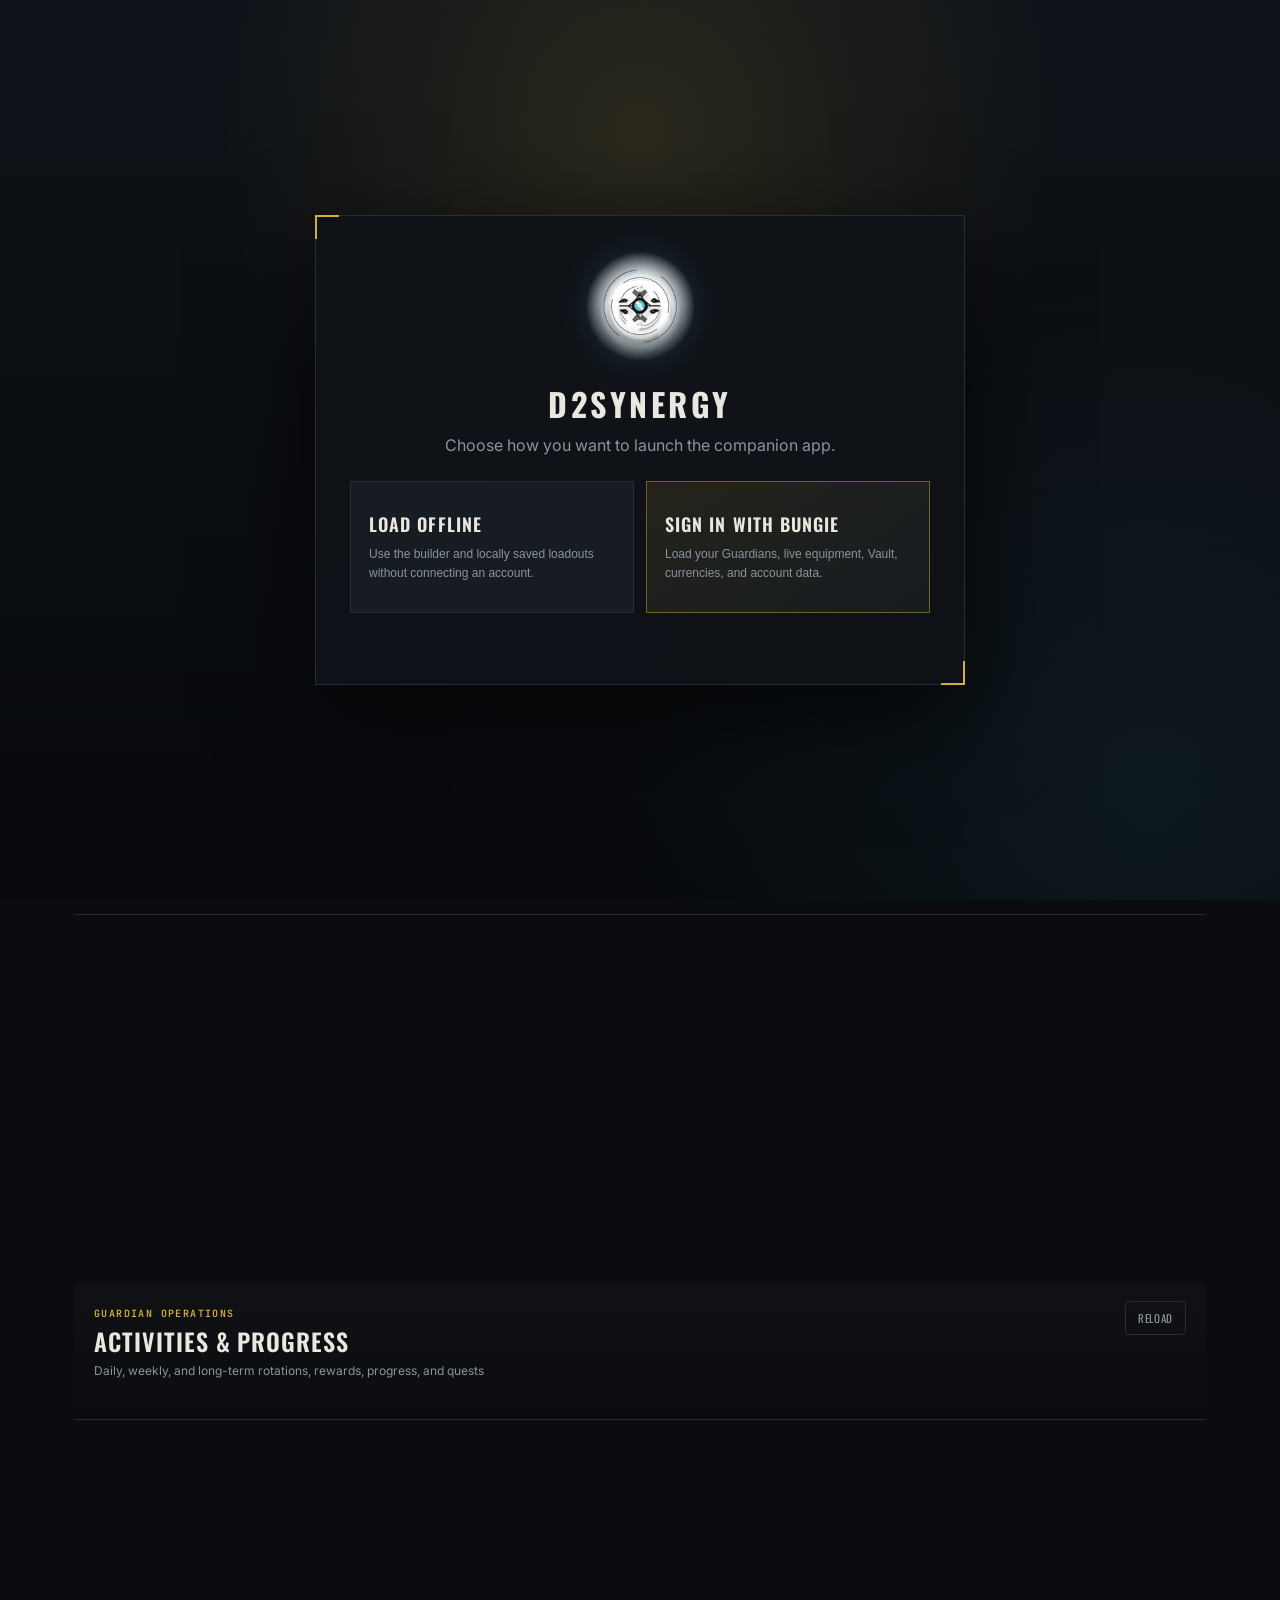
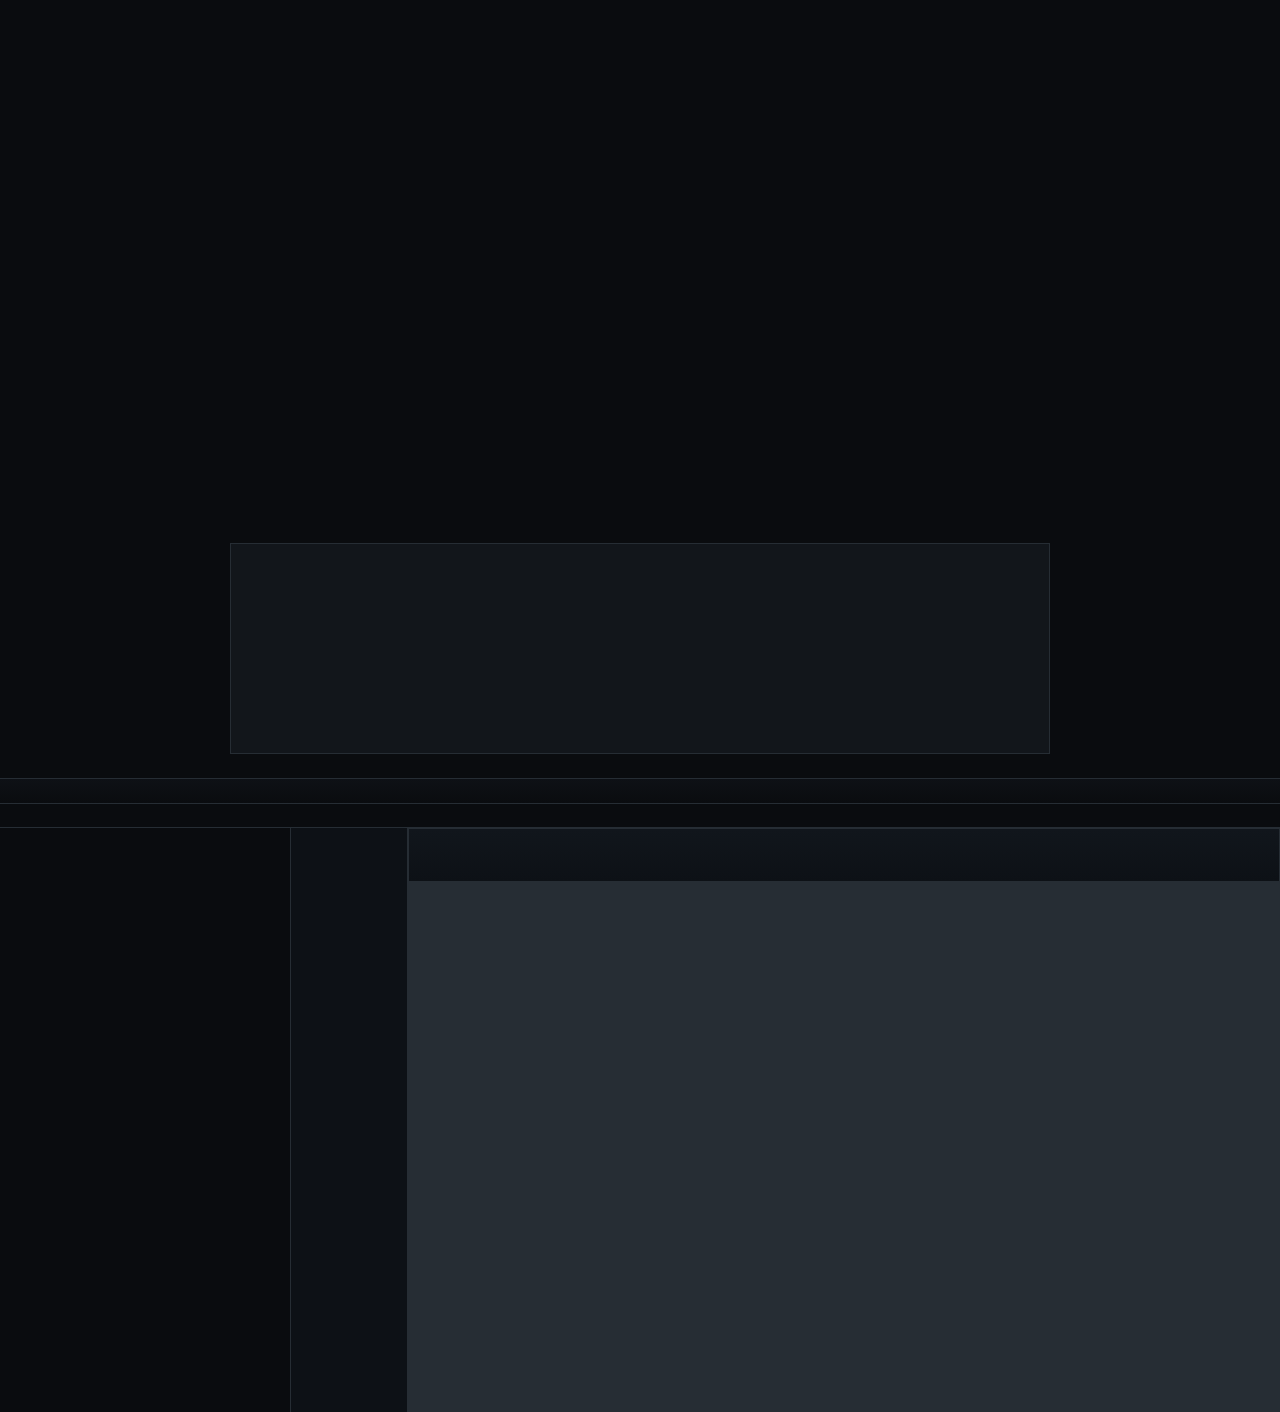
==== commit f616a6e0: "Add files via upload" ====
--- a/index.html
+++ b/index.html
@@ -9,7 +9,7 @@
 <meta name="apple-mobile-web-app-capable" content="yes">
 <meta name="apple-mobile-web-app-status-bar-style" content="black-translucent">
 <meta name="apple-mobile-web-app-title" content="D2Synergy">
-<link rel="manifest" href="manifest.webmanifest?v=19.1.1">
+<link rel="manifest" href="manifest.webmanifest?v=19.1.2">
 <link rel="apple-touch-icon" href="icons/apple-touch-icon.png?v=9">
 <link rel="icon" type="image/png" sizes="192x192" href="icons/icon-192.png?v=9">
 <link rel="preconnect" href="https://fonts.googleapis.com">
@@ -17,12 +17,12 @@
 <link rel="preload" as="style" href="https://fonts.googleapis.com/css2?family=Oswald:wght@400;500;600;700&family=Inter:wght@400;500;600&family=JetBrains+Mono:wght@400;600&display=swap" onload="this.onload=null;this.rel='stylesheet'">
 <noscript><link rel="stylesheet" href="https://fonts.googleapis.com/css2?family=Oswald:wght@400;500;600;700&family=Inter:wght@400;500;600&family=JetBrains+Mono:wght@400;600&display=swap"></noscript>
 
-<link rel="stylesheet" href="css/base.css?v=20260716-phase1-19-1-1">
-<link rel="stylesheet" href="css/inventory.css?v=20260716-phase1-19-1-1">
-<link rel="stylesheet" href="css/activities-vendors.css?v=20260716-phase1-19-1-1">
-<link rel="stylesheet" href="css/layout.css?v=20260716-phase1-19-1-1">
-<link rel="stylesheet" href="css/readout.css?v=20260716-phase1-19-1-1">
-<link rel="stylesheet" href="css/builder-blueprint.css?v=20260716-phase1-19-1-1">
+<link rel="stylesheet" href="css/base.css?v=20260716-phase1-19-1-2">
+<link rel="stylesheet" href="css/inventory.css?v=20260716-phase1-19-1-2">
+<link rel="stylesheet" href="css/activities-vendors.css?v=20260716-phase1-19-1-2">
+<link rel="stylesheet" href="css/layout.css?v=20260716-phase1-19-1-2">
+<link rel="stylesheet" href="css/readout.css?v=20260716-phase1-19-1-2">
+<link rel="stylesheet" href="css/builder-blueprint.css?v=20260716-phase1-19-1-2">
 </head>
 <body class="startupLocked">
 <div class="startupGate" id="startupGate" role="dialog" aria-modal="true" aria-labelledby="startupTitle">
@@ -241,9 +241,9 @@
 </div>
 </section>
 
-<script src="js/ui/loader.js?v=20260716-phase1-19-1-1"></script>
-<script src="js/core/bootstrap.js?v=20260716-phase1-19-1-1"></script>
-<script src="js/pwa/startup.js?v=20260716-phase1-19-1-1"></script>
+<script src="js/ui/loader.js?v=20260716-phase1-19-1-2"></script>
+<script src="js/core/bootstrap.js?v=20260716-phase1-19-1-2"></script>
+<script src="js/pwa/startup.js?v=20260716-phase1-19-1-2"></script>
 
 </body>
 </html>
--- a/css/inventory.css
+++ b/css/inventory.css
@@ -401,8 +401,17 @@
   .charBarActions .reset{width:100%;}
 }
 
-/* v19.1.1 grouped Vault navigation */
+/* v19.1.2 grouped Vault navigation */
 .fsDropdownNav{display:flex;gap:8px;align-items:flex-start;flex-wrap:wrap}.fsDropdownGroup{position:relative;min-width:150px}.fsDropdownToggle,.fsDropdownAll{width:100%;border:1px solid var(--line);background:var(--panel);color:var(--text);padding:8px 11px;font:500 11px 'Oswald';text-transform:uppercase;letter-spacing:.06em;cursor:pointer}.fsDropdownAll{width:auto}.fsDropdownAll.active,.fsDropdownItem.active,.fsDropdownToggle:hover{border-color:var(--gold);color:var(--gold)}.fsDropdownList{display:none;position:absolute;z-index:40;top:100%;left:0;min-width:190px;background:var(--bg);border:1px solid var(--line);box-shadow:0 14px 30px rgba(0,0,0,.45)}.fsDropdownGroup.open .fsDropdownList{display:grid}.fsDropdownItem{border:0;border-bottom:1px solid var(--line-soft);background:var(--panel2);color:var(--muted);padding:9px 11px;text-align:left;cursor:pointer}.fsDropdownItem:hover{color:var(--text);background:rgba(255,255,255,.04)}
 @media(max-width:820px){.fsDropdownNav{display:grid;grid-template-columns:1fr;width:100%}.fsDropdownGroup{width:100%}.fsDropdownList{position:static;box-shadow:none}.fsDropdownAll{width:100%}}
 
 .dimChampionCapability{display:flex;align-items:center;justify-content:space-between;gap:12px;border:1px solid var(--line);background:rgba(212,175,55,.06);padding:11px 12px}.dimChampionCapability strong{color:var(--gold);font:600 16px 'Oswald';text-transform:uppercase}.dimChampionCapability span{color:var(--muted);font-size:11px;text-align:right}.dimOriginSection{border-color:rgba(212,175,55,.35)}
+
+/* v19.1.2 priority Vault buckets: always visible above character/Vault columns. */
+.fsPriorityBuckets{display:grid;gap:10px;padding:12px 16px 0;background:var(--bg);}
+.fsPrioritySection{margin:0;border:1px solid var(--line);background:var(--panel);}
+.fsPrioritySection .fsItems{padding:10px;min-height:74px;}
+.fsPrioritySection .fsEmpty{grid-column:1/-1;padding:16px;color:var(--muted2);font-style:italic;}
+.fsClanBannerSection{border-color:rgba(212,175,55,.45);}
+.fsClanBannerItems{align-items:start;}
+@media(min-width:1100px){.fsPriorityBuckets{grid-template-columns:repeat(2,minmax(0,1fr));}.fsPriorityBuckets .fsPostmasterSection{grid-column:1/-1;}}
--- a/css/builder-blueprint.css
+++ b/css/builder-blueprint.css
@@ -12,17 +12,17 @@
 
 /* Desktop: readout | stats rail | independent editor */
 @media (min-width: 821px){
-  .builderDesktopShell{display:grid;grid-template-columns:minmax(250px,290px) 116px minmax(0,1fr);grid-template-rows:auto minmax(0,1fr);height:calc(100vh - 116px);min-height:620px;border-top:1px solid var(--line);background:var(--line);gap:1px;overflow:hidden;}
-  .builderDesktopShell .builderToolbar{grid-column:3;grid-row:1;}
-  .builderDesktopReadout{grid-column:1;grid-row:1 / span 2;min-width:0;background:var(--bg);display:flex;flex-direction:column;overflow:hidden;}
-  .builderDesktopStats{grid-column:2;grid-row:1 / span 2;min-width:0;background:#0d1116;display:flex;flex-direction:column;overflow:hidden;}
-  .builderDesktopEditor{grid-column:3;grid-row:2;min-width:0;min-height:0;background:var(--bg);overflow-y:auto;overscroll-behavior:contain;scrollbar-gutter:stable;}
+  .builderDesktopShell{display:grid;grid-template-columns:minmax(250px,290px) 116px minmax(0,1fr);grid-template-rows:auto auto;min-height:620px;align-items:start;border-top:1px solid var(--line);background:var(--line);gap:1px;overflow:visible;}
+  .builderDesktopShell .builderToolbar{grid-column:3;grid-row:1;position:sticky;top:116px;z-index:5;}
+  .builderDesktopReadout{grid-column:1;grid-row:1 / span 2;min-width:0;height:calc(100vh - 116px);position:sticky;top:116px;background:var(--bg);display:flex;flex-direction:column;overflow:hidden;}
+  .builderDesktopStats{grid-column:2;grid-row:1 / span 2;min-width:0;height:calc(100vh - 116px);position:sticky;top:116px;background:#0d1116;display:flex;flex-direction:column;overflow:hidden;}
+  .builderDesktopEditor{grid-column:3;grid-row:2;min-width:0;min-height:0;background:var(--bg);overflow:visible;}
   .builderDesktopReadout .accordionHead,.builderDesktopStats .accordionHead{position:sticky;top:0;z-index:4;flex:0 0 auto;min-height:54px;padding:12px 13px;cursor:default;}
   .builderDesktopReadout .accordionHead .chev,.builderDesktopStats .accordionHead .chev,.builderDesktopReadout .hint,.builderDesktopStats .hint{display:none;}
   .builderDesktopReadout #readoutCol{display:block!important;flex:1;min-height:0;overflow-y:auto;overscroll-behavior:contain;scrollbar-gutter:stable;padding:12px;}
   .builderDesktopStats #statsCol{display:block!important;flex:1;min-height:0;overflow-y:auto;overscroll-behavior:contain;scrollbar-gutter:stable;padding:8px;}
   .builderDesktopEditor #builderCol{padding:14px 16px 40px;}
-  .builderDesktopEditor .accordionHead{position:sticky;top:0;z-index:3;}
+  .builderDesktopEditor .accordionHead{position:sticky;top:116px;z-index:3;}
 }
 
 /* Mobile portrait/landscape: separate rendering shell. */
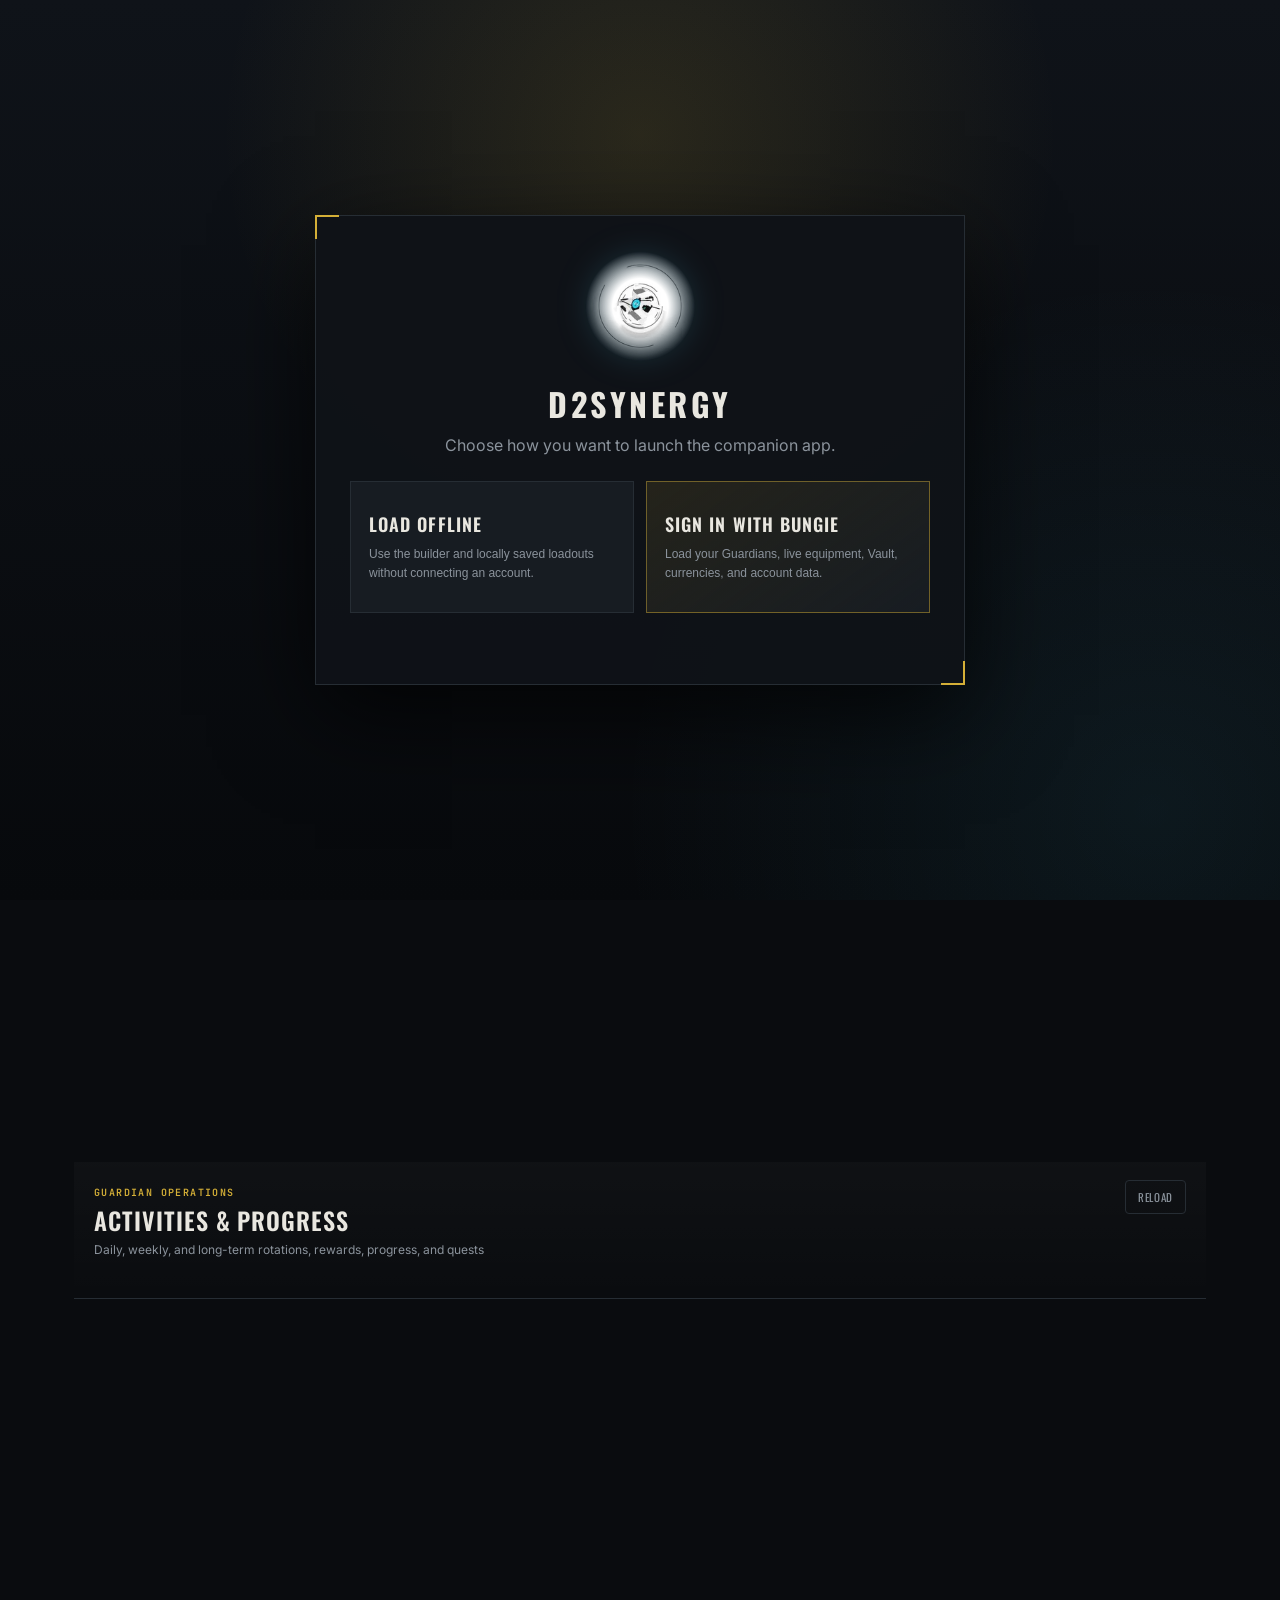
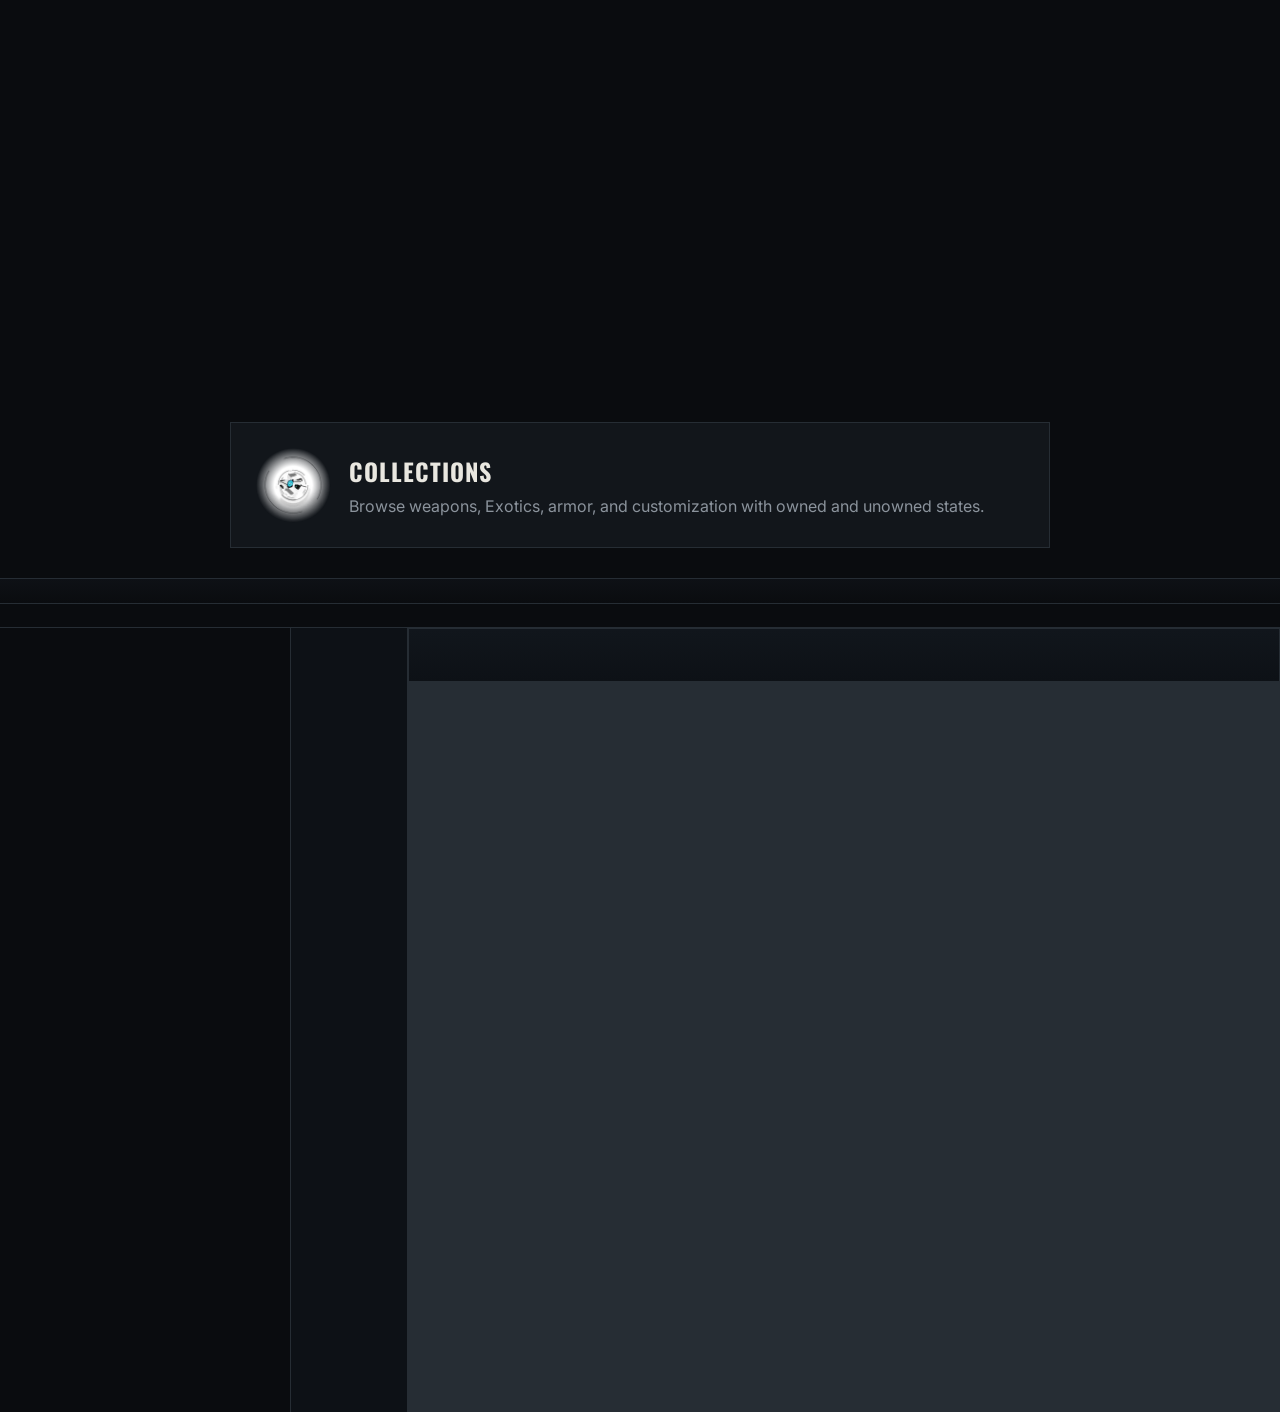
==== commit c6a67ea4: "Add files via upload" ====
--- a/index.html
+++ b/index.html
@@ -9,7 +9,7 @@
 <meta name="apple-mobile-web-app-capable" content="yes">
 <meta name="apple-mobile-web-app-status-bar-style" content="black-translucent">
 <meta name="apple-mobile-web-app-title" content="D2Synergy">
-<link rel="manifest" href="manifest.webmanifest?v=19.1.2">
+<link rel="manifest" href="manifest.webmanifest?v=19.1.4">
 <link rel="apple-touch-icon" href="icons/apple-touch-icon.png?v=9">
 <link rel="icon" type="image/png" sizes="192x192" href="icons/icon-192.png?v=9">
 <link rel="preconnect" href="https://fonts.googleapis.com">
@@ -17,12 +17,12 @@
 <link rel="preload" as="style" href="https://fonts.googleapis.com/css2?family=Oswald:wght@400;500;600;700&family=Inter:wght@400;500;600&family=JetBrains+Mono:wght@400;600&display=swap" onload="this.onload=null;this.rel='stylesheet'">
 <noscript><link rel="stylesheet" href="https://fonts.googleapis.com/css2?family=Oswald:wght@400;500;600;700&family=Inter:wght@400;500;600&family=JetBrains+Mono:wght@400;600&display=swap"></noscript>
 
-<link rel="stylesheet" href="css/base.css?v=20260716-phase1-19-1-2">
-<link rel="stylesheet" href="css/inventory.css?v=20260716-phase1-19-1-2">
-<link rel="stylesheet" href="css/activities-vendors.css?v=20260716-phase1-19-1-2">
-<link rel="stylesheet" href="css/layout.css?v=20260716-phase1-19-1-2">
-<link rel="stylesheet" href="css/readout.css?v=20260716-phase1-19-1-2">
-<link rel="stylesheet" href="css/builder-blueprint.css?v=20260716-phase1-19-1-2">
+<link rel="stylesheet" href="css/base.css?v=20260716-phase1-19-1-4">
+<link rel="stylesheet" href="css/inventory.css?v=20260716-phase1-19-1-4">
+<link rel="stylesheet" href="css/activities-vendors.css?v=20260716-phase1-19-1-4">
+<link rel="stylesheet" href="css/layout.css?v=20260716-phase1-19-1-4">
+<link rel="stylesheet" href="css/readout.css?v=20260716-phase1-19-1-4">
+<link rel="stylesheet" href="css/builder-blueprint.css?v=20260716-phase1-19-1-4">
 </head>
 <body class="startupLocked">
 <div class="startupGate" id="startupGate" role="dialog" aria-modal="true" aria-labelledby="startupTitle">
@@ -241,9 +241,9 @@
 </div>
 </section>
 
-<script src="js/ui/loader.js?v=20260716-phase1-19-1-2"></script>
-<script src="js/core/bootstrap.js?v=20260716-phase1-19-1-2"></script>
-<script src="js/pwa/startup.js?v=20260716-phase1-19-1-2"></script>
+<script src="js/ui/loader.js?v=20260716-phase1-19-1-4"></script>
+<script src="js/core/bootstrap.js?v=20260716-phase1-19-1-4"></script>
+<script src="js/pwa/startup.js?v=20260716-phase1-19-1-4"></script>
 
 </body>
 </html>
--- a/css/inventory.css
+++ b/css/inventory.css
@@ -36,7 +36,7 @@
   .charCard.active::before{background:linear-gradient(90deg, rgba(10,12,15,.85) 20%, rgba(212,175,55,.15) 100%);}
   .charCard .cc-cls{font-family:'Oswald';text-transform:uppercase;letter-spacing:.05em;font-size:14px;color:var(--text);line-height:1.1;position:relative;z-index:2;}
   .charCard .cc-pw{font-family:'JetBrains Mono';font-size:11px;color:var(--gold);position:relative;z-index:2;}
-  .charCard .cc-emblem{position:absolute;inset:0;width:100%;height:100%;border-radius:0;object-fit:cover;z-index:0;}
+  .charCard .cc-emblem{position:absolute;inset:0;width:100%;height:100%;border-radius:0;object-fit:fill;object-position:center;z-index:0;}
   /* Phase 3 — DIM-style item detail modal */
   .idOverlay{position:fixed;inset:0;z-index:2300;background:rgba(5,7,10,.72);backdrop-filter:blur(6px);display:none;align-items:center;justify-content:center;padding:20px;}
   .idOverlay.open{display:flex;}
@@ -415,3 +415,8 @@
 .fsClanBannerSection{border-color:rgba(212,175,55,.45);}
 .fsClanBannerItems{align-items:start;}
 @media(min-width:1100px){.fsPriorityBuckets{grid-template-columns:repeat(2,minmax(0,1fr));}.fsPriorityBuckets .fsPostmasterSection{grid-column:1/-1;}}
+
+
+/* v19.1.4 per-Guardian priority rows and Clan Banner menu */
+.fsPriorityBuckets{grid-template-columns:1fr!important}.fsPriorityCharacterRows{display:grid;grid-template-columns:repeat(3,minmax(0,1fr));gap:10px;padding:10px}.fsPriorityCharacterRow{min-width:0;border:1px solid var(--line-soft);background:var(--bg)}.fsPriorityCharacterHead{display:flex;align-items:center;gap:8px;padding:8px;border-bottom:1px solid var(--line-soft)}.fsPriorityCharacterHead img{width:42px;height:28px;object-fit:cover}.fsPriorityCharacterHead div{display:grid}.fsPriorityCharacterHead strong{font:600 12px 'Oswald';text-transform:uppercase}.fsPriorityCharacterHead span{font-size:10px;color:var(--muted)}.fsPriorityCharacterRow .fsItems{min-height:78px}.fsClanDetailCard .dimContent{padding-bottom:70px}.fsClanDetailEngrams{display:grid;grid-template-columns:repeat(4,minmax(0,1fr));gap:10px}.fsClanEngramCard{display:grid;grid-template-columns:42px 1fr;grid-template-rows:auto auto;gap:3px 9px;align-items:center;border:1px solid var(--line);padding:9px;background:var(--panel2)}.fsClanEngramCard img{width:42px;height:42px;grid-row:1/3}.fsClanEngramCard strong{font:600 12px 'Oswald';text-transform:uppercase}.fsClanEngramCard span{font-size:10px;color:var(--muted)}.fsClanEngramCard.missing{opacity:.55}.fsClanUpgradeList{display:grid;gap:7px}.fsClanUpgrade{display:flex;align-items:center;gap:10px;border:1px solid var(--line);padding:9px}.fsClanUpgradeLevel{min-width:48px;color:var(--gold);font:600 11px 'JetBrains Mono'}
+@media(max-width:900px){.fsPriorityCharacterRows{grid-template-columns:1fr}.fsClanDetailEngrams{grid-template-columns:repeat(2,minmax(0,1fr))}}
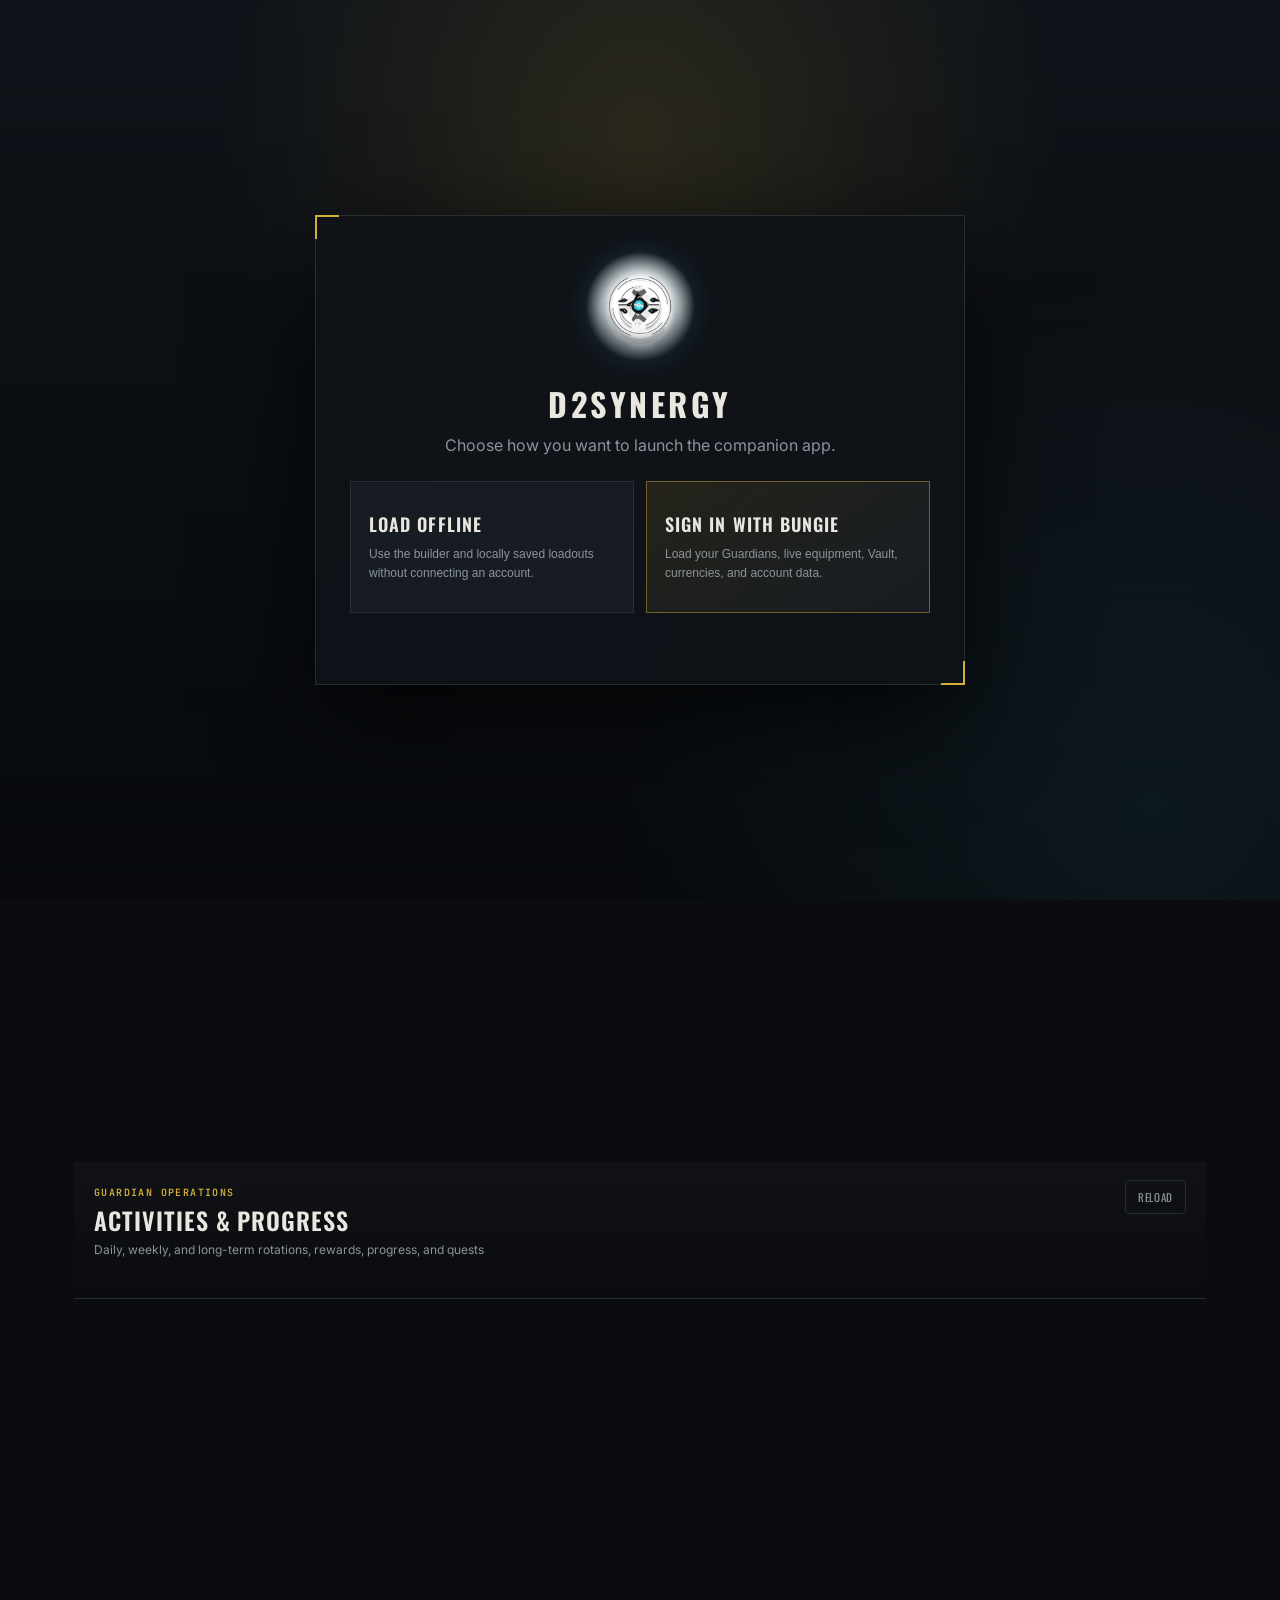
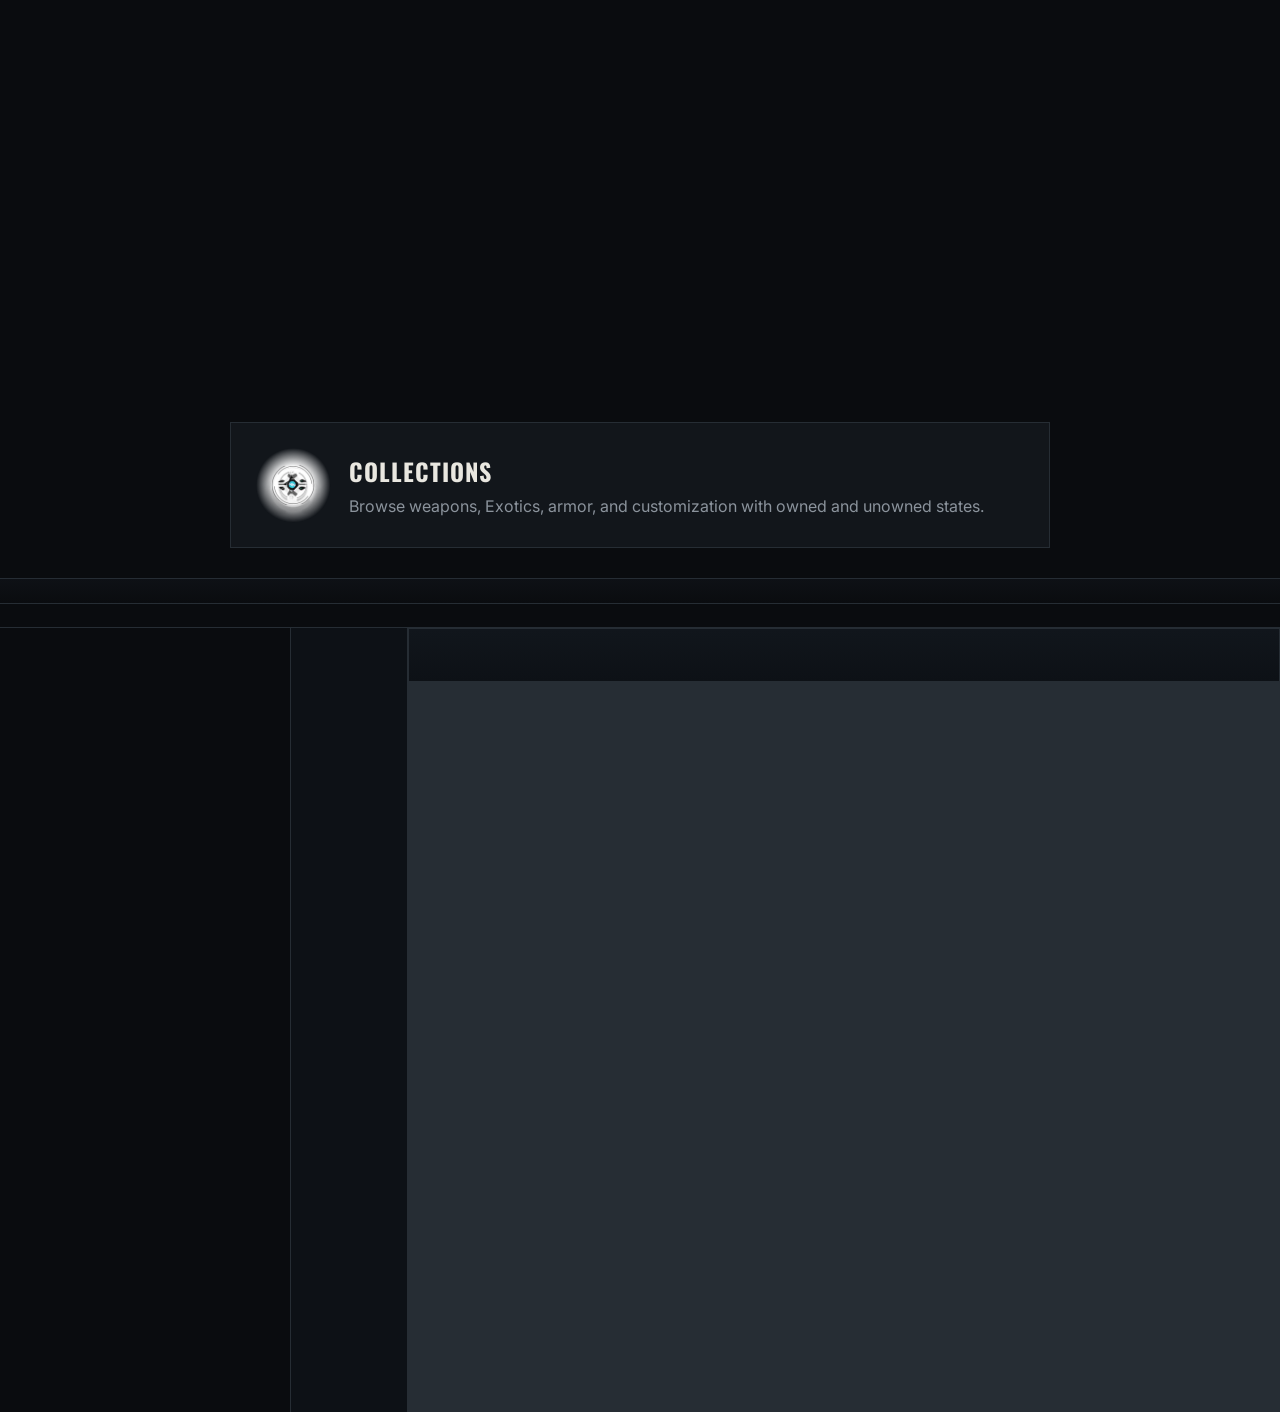
==== commit 5df17bfd: "Add files via upload" ====
--- a/index.html
+++ b/index.html
@@ -9,7 +9,7 @@
 <meta name="apple-mobile-web-app-capable" content="yes">
 <meta name="apple-mobile-web-app-status-bar-style" content="black-translucent">
 <meta name="apple-mobile-web-app-title" content="D2Synergy">
-<link rel="manifest" href="manifest.webmanifest?v=19.1.4">
+<link rel="manifest" href="manifest.webmanifest?v=19.1.7">
 <link rel="apple-touch-icon" href="icons/apple-touch-icon.png?v=9">
 <link rel="icon" type="image/png" sizes="192x192" href="icons/icon-192.png?v=9">
 <link rel="preconnect" href="https://fonts.googleapis.com">
@@ -17,12 +17,12 @@
 <link rel="preload" as="style" href="https://fonts.googleapis.com/css2?family=Oswald:wght@400;500;600;700&family=Inter:wght@400;500;600&family=JetBrains+Mono:wght@400;600&display=swap" onload="this.onload=null;this.rel='stylesheet'">
 <noscript><link rel="stylesheet" href="https://fonts.googleapis.com/css2?family=Oswald:wght@400;500;600;700&family=Inter:wght@400;500;600&family=JetBrains+Mono:wght@400;600&display=swap"></noscript>
 
-<link rel="stylesheet" href="css/base.css?v=20260716-phase1-19-1-4">
-<link rel="stylesheet" href="css/inventory.css?v=20260716-phase1-19-1-4">
-<link rel="stylesheet" href="css/activities-vendors.css?v=20260716-phase1-19-1-4">
-<link rel="stylesheet" href="css/layout.css?v=20260716-phase1-19-1-4">
-<link rel="stylesheet" href="css/readout.css?v=20260716-phase1-19-1-4">
-<link rel="stylesheet" href="css/builder-blueprint.css?v=20260716-phase1-19-1-4">
+<link rel="stylesheet" href="css/base.css?v=20260716-phase1-19-1-7">
+<link rel="stylesheet" href="css/inventory.css?v=20260716-phase1-19-1-7">
+<link rel="stylesheet" href="css/activities-vendors.css?v=20260716-phase1-19-1-7">
+<link rel="stylesheet" href="css/layout.css?v=20260716-phase1-19-1-7">
+<link rel="stylesheet" href="css/readout.css?v=20260716-phase1-19-1-7">
+<link rel="stylesheet" href="css/builder-blueprint.css?v=20260716-phase1-19-1-7">
 </head>
 <body class="startupLocked">
 <div class="startupGate" id="startupGate" role="dialog" aria-modal="true" aria-labelledby="startupTitle">
@@ -241,9 +241,9 @@
 </div>
 </section>
 
-<script src="js/ui/loader.js?v=20260716-phase1-19-1-4"></script>
-<script src="js/core/bootstrap.js?v=20260716-phase1-19-1-4"></script>
-<script src="js/pwa/startup.js?v=20260716-phase1-19-1-4"></script>
+<script src="js/ui/loader.js?v=20260716-phase1-19-1-7"></script>
+<script src="js/core/bootstrap.js?v=20260716-phase1-19-1-7"></script>
+<script src="js/pwa/startup.js?v=20260716-phase1-19-1-7"></script>
 
 </body>
 </html>
--- a/css/inventory.css
+++ b/css/inventory.css
@@ -417,6 +417,36 @@
 @media(min-width:1100px){.fsPriorityBuckets{grid-template-columns:repeat(2,minmax(0,1fr));}.fsPriorityBuckets .fsPostmasterSection{grid-column:1/-1;}}
 
 
-/* v19.1.4 per-Guardian priority rows and Clan Banner menu */
+/* v19.1.7 per-Guardian priority rows and Clan Banner menu */
 .fsPriorityBuckets{grid-template-columns:1fr!important}.fsPriorityCharacterRows{display:grid;grid-template-columns:repeat(3,minmax(0,1fr));gap:10px;padding:10px}.fsPriorityCharacterRow{min-width:0;border:1px solid var(--line-soft);background:var(--bg)}.fsPriorityCharacterHead{display:flex;align-items:center;gap:8px;padding:8px;border-bottom:1px solid var(--line-soft)}.fsPriorityCharacterHead img{width:42px;height:28px;object-fit:cover}.fsPriorityCharacterHead div{display:grid}.fsPriorityCharacterHead strong{font:600 12px 'Oswald';text-transform:uppercase}.fsPriorityCharacterHead span{font-size:10px;color:var(--muted)}.fsPriorityCharacterRow .fsItems{min-height:78px}.fsClanDetailCard .dimContent{padding-bottom:70px}.fsClanDetailEngrams{display:grid;grid-template-columns:repeat(4,minmax(0,1fr));gap:10px}.fsClanEngramCard{display:grid;grid-template-columns:42px 1fr;grid-template-rows:auto auto;gap:3px 9px;align-items:center;border:1px solid var(--line);padding:9px;background:var(--panel2)}.fsClanEngramCard img{width:42px;height:42px;grid-row:1/3}.fsClanEngramCard strong{font:600 12px 'Oswald';text-transform:uppercase}.fsClanEngramCard span{font-size:10px;color:var(--muted)}.fsClanEngramCard.missing{opacity:.55}.fsClanUpgradeList{display:grid;gap:7px}.fsClanUpgrade{display:flex;align-items:center;gap:10px;border:1px solid var(--line);padding:9px}.fsClanUpgradeLevel{min-width:48px;color:var(--gold);font:600 11px 'JetBrains Mono'}
 @media(max-width:900px){.fsPriorityCharacterRows{grid-template-columns:1fr}.fsClanDetailEngrams{grid-template-columns:repeat(2,minmax(0,1fr))}}
+
+/* v19.1.7 — single reliable Vault scroll surface and compact Clan Banner rewards. */
+.fsOverlay.open{overflow:hidden;}
+.fsBody{
+  min-height:0;
+  overflow-y:auto!important;
+  overflow-x:hidden!important;
+  overscroll-behavior:contain;
+  flex-direction:column!important;
+  scrollbar-gutter:stable;
+}
+.fsStores{
+  flex:none!important;
+  min-height:auto!important;
+  overflow:visible!important;
+  align-items:stretch;
+}
+.fsStore{min-height:0;height:auto;}
+.fsStoreScroll{overflow:visible!important;flex:none!important;}
+.fsClanDetailCard .dimHero{min-height:88px;}
+.fsClanDetailCard .dimItemMeta{max-width:520px;white-space:nowrap;overflow:hidden;text-overflow:ellipsis;}
+.fsClanDetailCard .dimContent{padding-bottom:70px;}
+.fsClanActivityGrid{display:grid;grid-template-columns:repeat(2,minmax(0,1fr));gap:10px;}
+.fsClanActivityCard{display:grid;grid-template-columns:minmax(0,1fr) auto minmax(0,1fr);align-items:center;gap:10px;border:1px solid var(--line);background:var(--panel2);padding:10px;min-height:76px;}
+.fsClanActivitySource,.fsClanActivityReward{display:flex;align-items:center;gap:9px;min-width:0;}
+.fsClanActivitySource img,.fsClanActivityReward img{width:46px;height:46px;object-fit:contain;flex:0 0 46px;background:#0b0e12;border:1px solid var(--line-soft);}
+.fsClanActivitySource strong{font:600 13px 'Oswald';text-transform:uppercase;letter-spacing:.04em;white-space:nowrap;overflow:hidden;text-overflow:ellipsis;}
+.fsClanActivityReward span{font-size:10px;color:var(--muted);line-height:1.25;}
+.fsClanRewardArrow{color:var(--gold);font:600 18px 'Oswald';}
+@media(max-width:760px){.fsClanActivityGrid{grid-template-columns:1fr}.fsClanActivityCard{grid-template-columns:minmax(0,1fr) auto minmax(0,1fr)}}
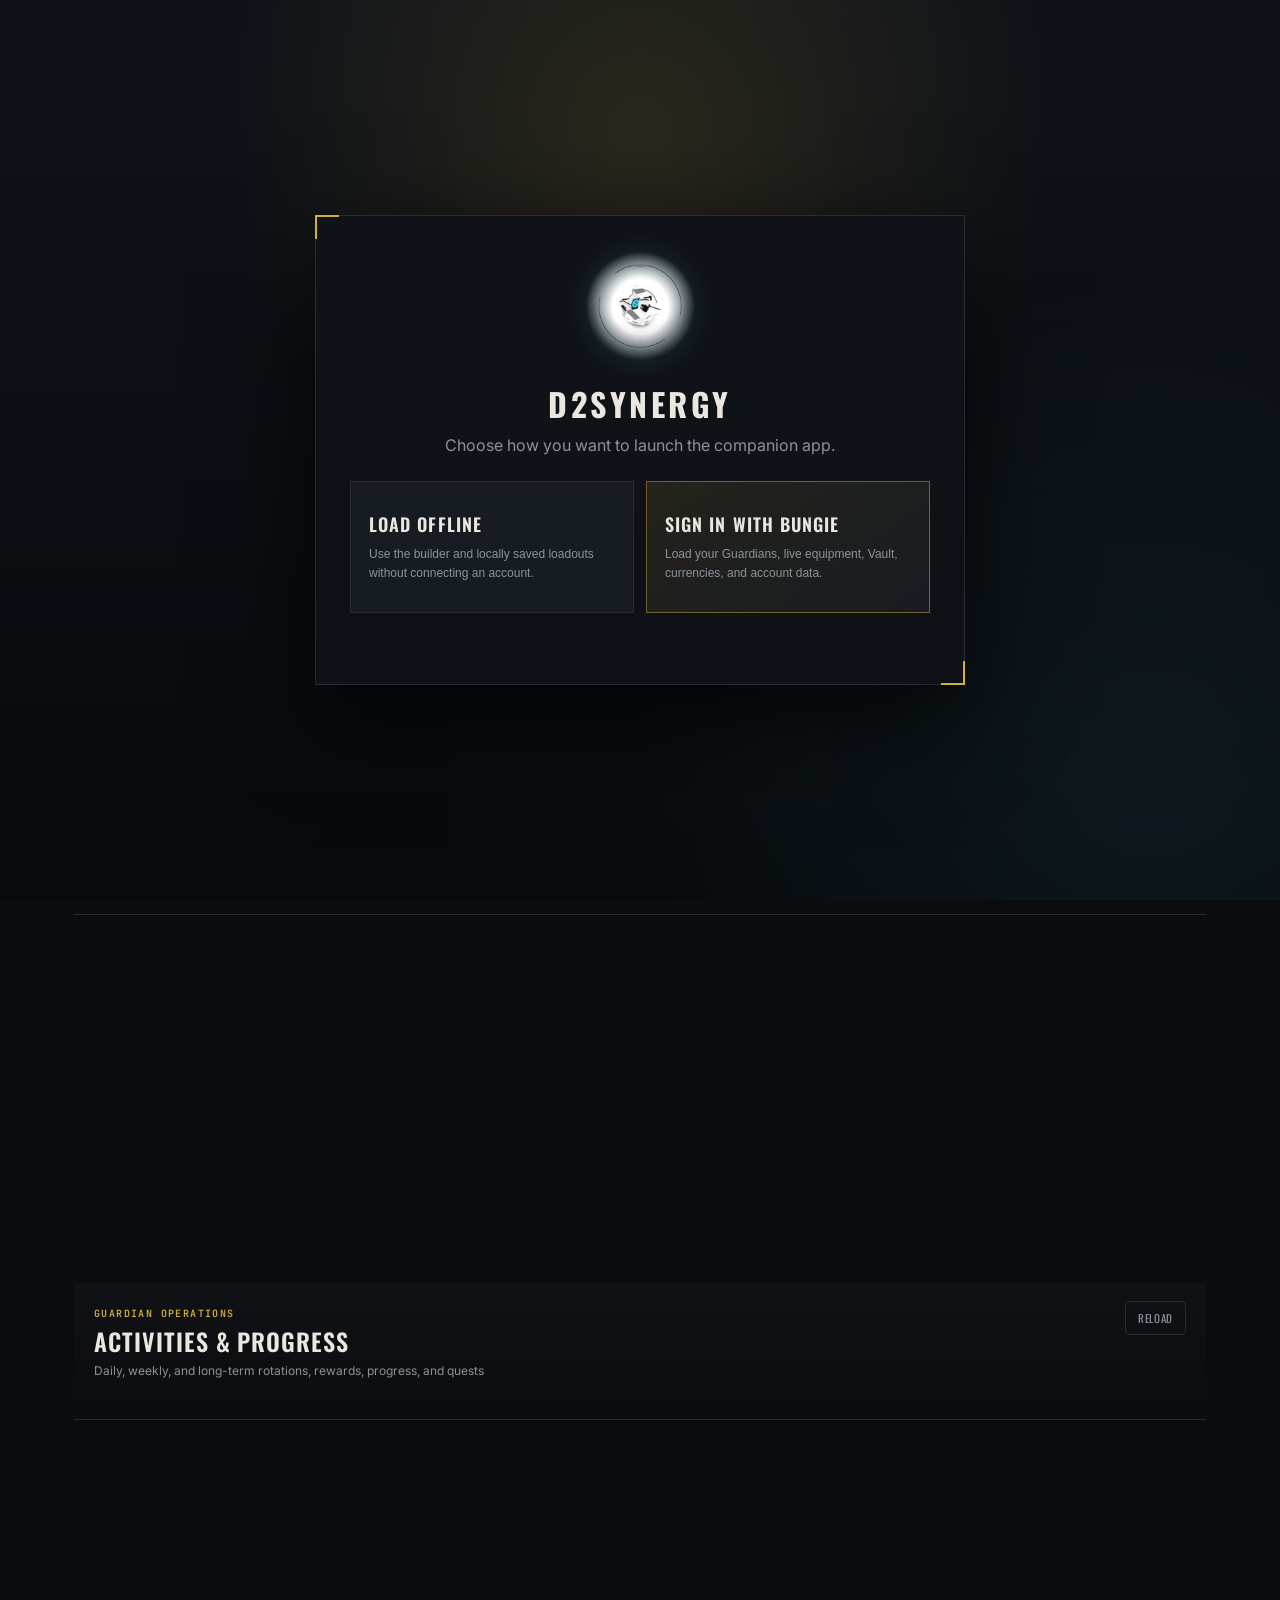
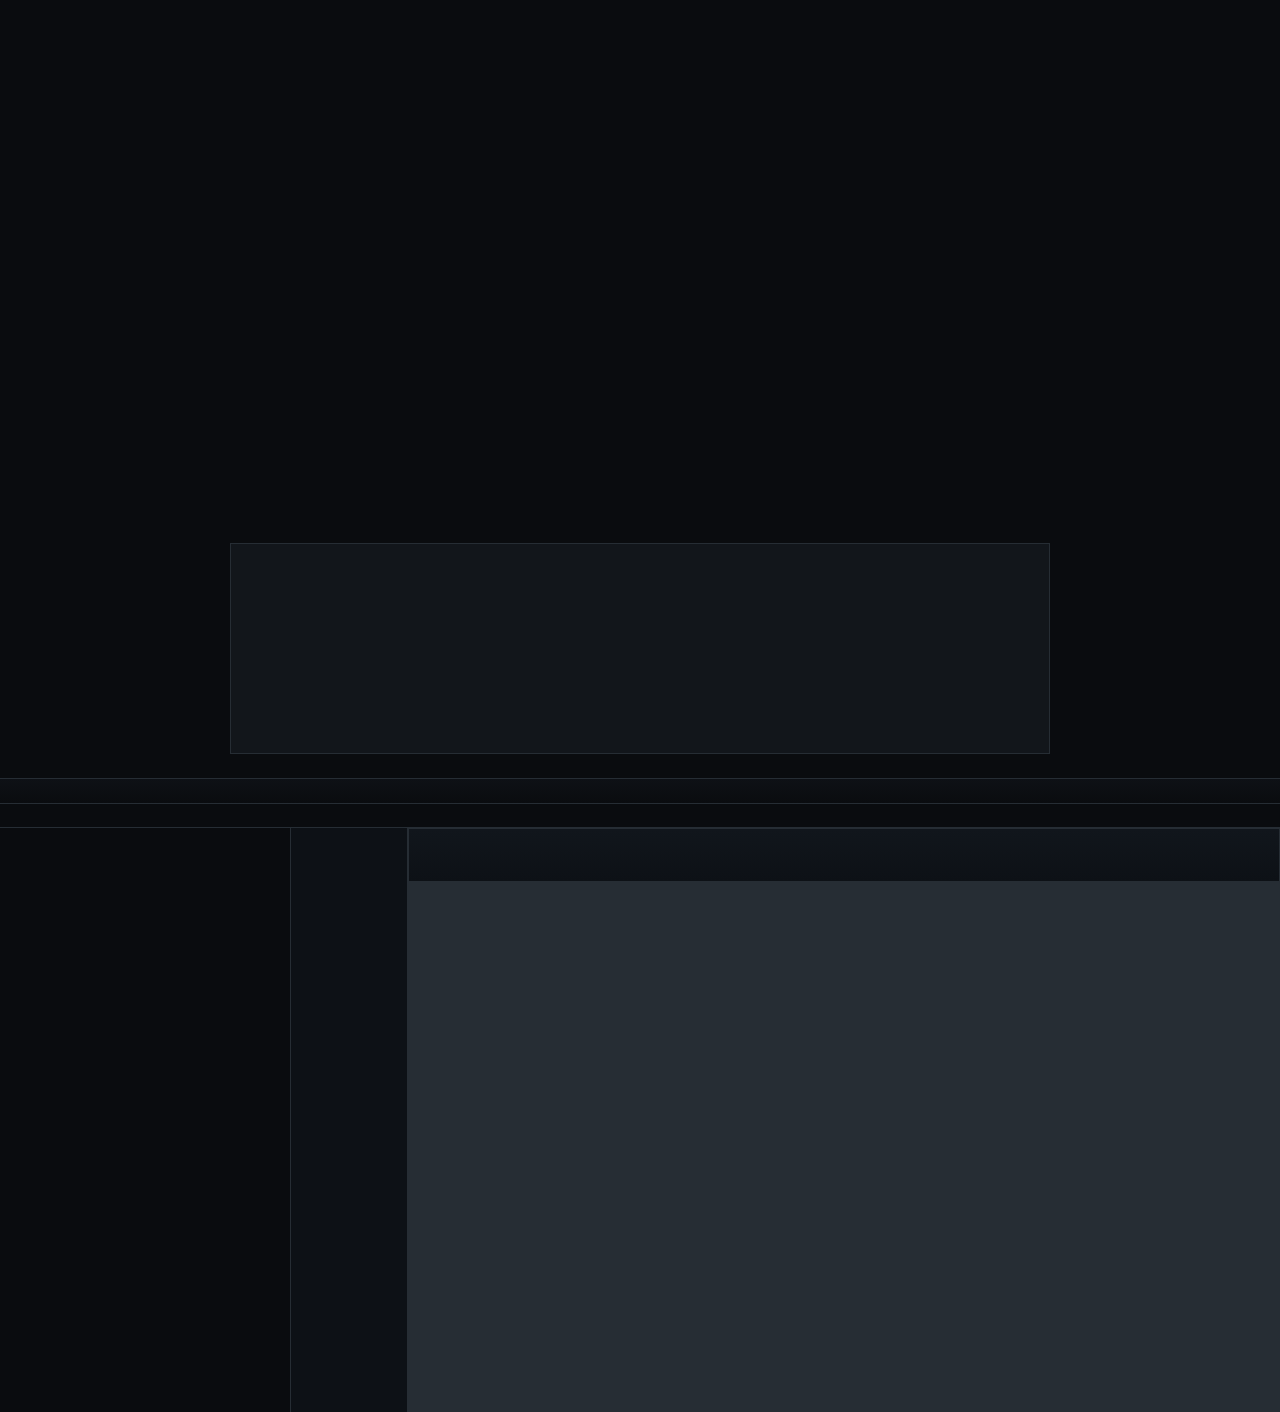
==== commit 98a7658d: "Add files via upload" ====
--- a/index.html
+++ b/index.html
@@ -9,7 +9,7 @@
 <meta name="apple-mobile-web-app-capable" content="yes">
 <meta name="apple-mobile-web-app-status-bar-style" content="black-translucent">
 <meta name="apple-mobile-web-app-title" content="D2Synergy">
-<link rel="manifest" href="manifest.webmanifest?v=19.1.7">
+<link rel="manifest" href="manifest.webmanifest?v=19.1.9">
 <link rel="apple-touch-icon" href="icons/apple-touch-icon.png?v=9">
 <link rel="icon" type="image/png" sizes="192x192" href="icons/icon-192.png?v=9">
 <link rel="preconnect" href="https://fonts.googleapis.com">
@@ -17,12 +17,12 @@
 <link rel="preload" as="style" href="https://fonts.googleapis.com/css2?family=Oswald:wght@400;500;600;700&family=Inter:wght@400;500;600&family=JetBrains+Mono:wght@400;600&display=swap" onload="this.onload=null;this.rel='stylesheet'">
 <noscript><link rel="stylesheet" href="https://fonts.googleapis.com/css2?family=Oswald:wght@400;500;600;700&family=Inter:wght@400;500;600&family=JetBrains+Mono:wght@400;600&display=swap"></noscript>
 
-<link rel="stylesheet" href="css/base.css?v=20260716-phase1-19-1-7">
-<link rel="stylesheet" href="css/inventory.css?v=20260716-phase1-19-1-7">
-<link rel="stylesheet" href="css/activities-vendors.css?v=20260716-phase1-19-1-7">
-<link rel="stylesheet" href="css/layout.css?v=20260716-phase1-19-1-7">
-<link rel="stylesheet" href="css/readout.css?v=20260716-phase1-19-1-7">
-<link rel="stylesheet" href="css/builder-blueprint.css?v=20260716-phase1-19-1-7">
+<link rel="stylesheet" href="css/base.css?v=20260716-phase1-19-1-9">
+<link rel="stylesheet" href="css/inventory.css?v=20260716-phase1-19-1-9">
+<link rel="stylesheet" href="css/activities-vendors.css?v=20260716-phase1-19-1-9">
+<link rel="stylesheet" href="css/layout.css?v=20260716-phase1-19-1-9">
+<link rel="stylesheet" href="css/readout.css?v=20260716-phase1-19-1-9">
+<link rel="stylesheet" href="css/builder-blueprint.css?v=20260716-phase1-19-1-9">
 </head>
 <body class="startupLocked">
 <div class="startupGate" id="startupGate" role="dialog" aria-modal="true" aria-labelledby="startupTitle">
@@ -241,9 +241,9 @@
 </div>
 </section>
 
-<script src="js/ui/loader.js?v=20260716-phase1-19-1-7"></script>
-<script src="js/core/bootstrap.js?v=20260716-phase1-19-1-7"></script>
-<script src="js/pwa/startup.js?v=20260716-phase1-19-1-7"></script>
+<script src="js/ui/loader.js?v=20260716-phase1-19-1-9"></script>
+<script src="js/core/bootstrap.js?v=20260716-phase1-19-1-9"></script>
+<script src="js/pwa/startup.js?v=20260716-phase1-19-1-9"></script>
 
 </body>
 </html>
--- a/css/inventory.css
+++ b/css/inventory.css
@@ -417,11 +417,11 @@
 @media(min-width:1100px){.fsPriorityBuckets{grid-template-columns:repeat(2,minmax(0,1fr));}.fsPriorityBuckets .fsPostmasterSection{grid-column:1/-1;}}
 
 
-/* v19.1.7 per-Guardian priority rows and Clan Banner menu */
+/* v19.1.9 per-Guardian priority rows and Clan Banner menu */
 .fsPriorityBuckets{grid-template-columns:1fr!important}.fsPriorityCharacterRows{display:grid;grid-template-columns:repeat(3,minmax(0,1fr));gap:10px;padding:10px}.fsPriorityCharacterRow{min-width:0;border:1px solid var(--line-soft);background:var(--bg)}.fsPriorityCharacterHead{display:flex;align-items:center;gap:8px;padding:8px;border-bottom:1px solid var(--line-soft)}.fsPriorityCharacterHead img{width:42px;height:28px;object-fit:cover}.fsPriorityCharacterHead div{display:grid}.fsPriorityCharacterHead strong{font:600 12px 'Oswald';text-transform:uppercase}.fsPriorityCharacterHead span{font-size:10px;color:var(--muted)}.fsPriorityCharacterRow .fsItems{min-height:78px}.fsClanDetailCard .dimContent{padding-bottom:70px}.fsClanDetailEngrams{display:grid;grid-template-columns:repeat(4,minmax(0,1fr));gap:10px}.fsClanEngramCard{display:grid;grid-template-columns:42px 1fr;grid-template-rows:auto auto;gap:3px 9px;align-items:center;border:1px solid var(--line);padding:9px;background:var(--panel2)}.fsClanEngramCard img{width:42px;height:42px;grid-row:1/3}.fsClanEngramCard strong{font:600 12px 'Oswald';text-transform:uppercase}.fsClanEngramCard span{font-size:10px;color:var(--muted)}.fsClanEngramCard.missing{opacity:.55}.fsClanUpgradeList{display:grid;gap:7px}.fsClanUpgrade{display:flex;align-items:center;gap:10px;border:1px solid var(--line);padding:9px}.fsClanUpgradeLevel{min-width:48px;color:var(--gold);font:600 11px 'JetBrains Mono'}
 @media(max-width:900px){.fsPriorityCharacterRows{grid-template-columns:1fr}.fsClanDetailEngrams{grid-template-columns:repeat(2,minmax(0,1fr))}}
 
-/* v19.1.7 — single reliable Vault scroll surface and compact Clan Banner rewards. */
+/* v19.1.9 — single reliable Vault scroll surface and compact Clan Banner rewards. */
 .fsOverlay.open{overflow:hidden;}
 .fsBody{
   min-height:0;
